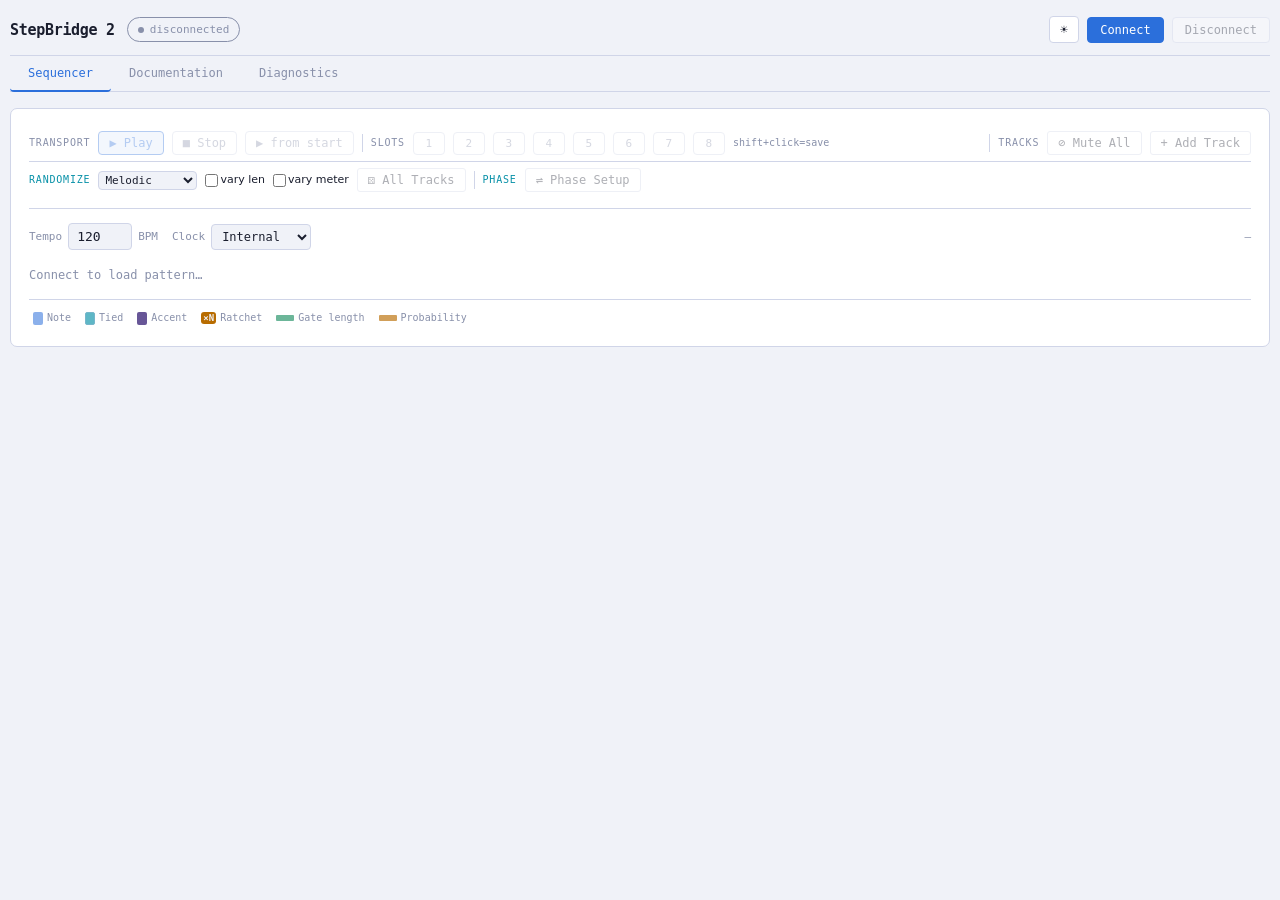
==== stepbridge/web/index.html @ 81e77f40 "fix(stepbridge): chord tab full-width so column rows don't scrunch Co-Authored-By: Claude Sonnet 4.6" ====
<!doctype html>
<html lang="en">
<head>
<meta charset="utf-8">
<title>StepBridge 2</title>
<style>
  :root{
    --bg:#0f1117;--surface:#1a1d2a;--border:#2a2e42;
    --text:#c8cce0;--dim:#666e8a;--fg:#c8cce0;--card:#1a1d2a;
    --blue:#4e8fff;--green:#3dbe82;--red:#d95b5b;--amber:#e09340;--teal:#2bc9c9;--purple:#a78bfa;
    --mono:'SF Mono','Fira Code',ui-monospace,monospace;
    --sans:system-ui,-apple-system,sans-serif;
  }
  @media(prefers-color-scheme:light){:root{--bg:#f0f2f8;--surface:#fff;--border:#d0d5e8;--text:#1a1e2e;--dim:#8890aa;--fg:#1a1e2e;--card:#fff;--blue:#2b6fdb;--green:#1d8f62;--red:#c03030;--amber:#b86c00;--teal:#0891a8;--purple:#7c3aed;}}
  :root[data-theme=light]{--bg:#f0f2f8;--surface:#fff;--border:#d0d5e8;--text:#1a1e2e;--dim:#8890aa;--fg:#1a1e2e;--card:#fff;--blue:#2b6fdb;--green:#1d8f62;--red:#c03030;--amber:#b86c00;--teal:#0891a8;--purple:#7c3aed;}
  :root[data-theme=dark]{--bg:#0f1117;--surface:#1a1d2a;--border:#2a2e42;--text:#c8cce0;--dim:#666e8a;--fg:#c8cce0;--card:#1a1d2a;--blue:#4e8fff;--green:#3dbe82;--red:#d95b5b;--amber:#e09340;--teal:#2bc9c9;--purple:#a78bfa;}

  *,*::before,*::after{box-sizing:border-box;margin:0;padding:0;}
  body{font-family:var(--sans);background:var(--bg);color:var(--text);font-size:14px;line-height:1.6;padding:16px 10px 60px;}

  /* ── Header ── */
  .page-head{display:flex;align-items:center;justify-content:space-between;
    padding-bottom:12px;border-bottom:1px solid var(--border);margin-bottom:0;flex-wrap:wrap;gap:8px;}
  .head-left{display:flex;align-items:center;gap:12px;}
  .head-right{display:flex;align-items:center;gap:8px;}
  h1{font-family:var(--mono);font-size:15px;font-weight:700;letter-spacing:-.02em;}
  .conn-pill{font-family:var(--mono);font-size:11px;padding:3px 10px;border-radius:20px;
    border:1px solid;display:flex;align-items:center;gap:6px;}
  .conn-pill.connected{border-color:var(--green);color:var(--green);}
  .conn-pill.disconnected{border-color:var(--dim);color:var(--dim);}
  .conn-dot{width:6px;height:6px;border-radius:50%;background:currentColor;}
  .conn-pill.connected .conn-dot{animation:blink 2.4s ease-in-out infinite;}
  @keyframes blink{0%,100%{opacity:1}50%{opacity:.3}}

  /* ── Tab nav ── */
  .tab-nav{display:flex;gap:0;border-bottom:1px solid var(--border);margin-bottom:16px;}
  .tab-btn{font-family:var(--mono);font-size:12px;padding:10px 18px;background:none;
    border:none;border-bottom:2px solid transparent;color:var(--dim);
    cursor:pointer;margin-bottom:-1px;transition:color .12s,border-color .12s;}
  .tab-btn:hover{color:var(--text);}
  .tab-btn.active{color:var(--blue);border-bottom-color:var(--blue);}
  .tab-panel{display:none;}
  .tab-panel.active{display:block;}

  /* ── Generic card ── */
  .card{background:var(--surface);border:1px solid var(--border);border-radius:7px;
    padding:16px 18px;margin-bottom:14px;}
  h2{font-family:var(--mono);font-size:10px;font-weight:600;letter-spacing:.14em;
    text-transform:uppercase;color:var(--dim);margin-bottom:12px;}

  .row{display:flex;gap:8px;align-items:center;flex-wrap:wrap;margin-bottom:10px;}
  .row:last-child{margin-bottom:0;}
  button{font-family:var(--mono);font-size:12px;padding:5px 12px;background:var(--surface);
    border:1px solid var(--border);border-radius:4px;color:var(--text);cursor:pointer;
    transition:border-color .12s,color .12s;user-select:none;}
  button:hover:not(:disabled){border-color:var(--blue);color:var(--blue);}
  button.primary{background:var(--blue);border-color:var(--blue);color:#fff;}
  button.primary:hover{opacity:.88;color:#fff;}
  button:disabled{opacity:.35;cursor:default;}
  .status{font-family:var(--mono);font-size:12px;}
  .status.ok{color:var(--green);}.status.err{color:var(--red);}.status.dim{color:var(--dim);}
  input[type=number],input[type=text]{font-family:var(--mono);font-size:13px;width:64px;
    background:var(--bg);border:1px solid var(--border);border-radius:4px;
    color:var(--text);padding:5px 8px;outline:none;}
  input:focus{border-color:var(--blue);}

  /* ── CDC log ── */
  .log{font-family:var(--mono);font-size:11px;background:var(--bg);border:1px solid var(--border);
    border-radius:4px;padding:8px 10px;min-height:72px;max-height:160px;overflow-y:auto;
    white-space:pre-wrap;word-break:break-all;margin-top:8px;line-height:1.7;}
  .rx{color:var(--green);}.tx{color:var(--blue);}.info{color:var(--dim);}.err{color:var(--red);}

  /* ── Checklist ── */
  .checklist{list-style:none;}
  .checklist li{font-size:13px;padding:5px 0;border-bottom:1px solid var(--border);
    display:flex;align-items:center;gap:10px;}
  .checklist li:last-child{border-bottom:none;}
  .ck{font-family:var(--mono);font-size:12px;width:14px;flex-shrink:0;text-align:center;}
  .ok .ck{color:var(--green);}.fail .ck{color:var(--red);}.pend .ck{color:var(--dim);}

  /* ── MIDI list ── */
  .midi-entry{font-family:var(--mono);font-size:12px;color:var(--dim);padding:3px 0;
    display:flex;gap:8px;align-items:center;}
  .midi-entry.found{color:var(--green);}
  .midi-badge{background:color-mix(in srgb,var(--green) 15%,transparent);
    border:1px solid color-mix(in srgb,var(--green) 35%,transparent);
    color:var(--green);font-size:10px;padding:1px 5px;border-radius:3px;}

  /* ── Transport + slots toolbar ── */
  .toolbars{display:flex;flex-direction:column;gap:0;padding-bottom:10px;
    border-bottom:1px solid var(--border);margin-bottom:14px;}
  .toolbar{display:flex;align-items:center;gap:8px;flex-wrap:wrap;padding:6px 0;}
  .toolbar-discover{border-top:1px solid var(--border);}
  .toolbar-discover .toolbar-label{color:var(--teal);}
  .toolbar-sep{width:1px;height:18px;background:var(--border);flex-shrink:0;}
  .toolbar-label{font-family:var(--mono);font-size:10px;letter-spacing:.08em;
    text-transform:uppercase;color:var(--dim);}
  .transport-btn{font-family:var(--mono);font-size:12px;padding:4px 10px;
    background:var(--surface);border:1px solid var(--border);border-radius:4px;
    color:var(--dim);cursor:pointer;}
  .transport-btn:hover{border-color:var(--blue);color:var(--blue);}
  .transport-btn.active{border-color:var(--blue);color:var(--blue);
    background:color-mix(in srgb,var(--blue) 15%,var(--surface));}
  .slot-btn{font-family:var(--mono);font-size:11px;padding:4px 10px;min-width:32px;
    background:var(--surface);border:1px solid var(--border);border-radius:4px;
    color:var(--dim);cursor:pointer;text-align:center;}
  .slot-btn:hover{border-color:var(--blue);color:var(--blue);}
  .slot-btn.used{border-color:color-mix(in srgb,var(--green) 60%,var(--border));color:var(--green);}
  .slot-btn.last-used{background:color-mix(in srgb,var(--amber) 14%,transparent);box-shadow:inset 0 -2px 0 var(--amber);}
  .slot-hint{font-family:var(--mono);font-size:10px;color:var(--dim);}
  .slot-status{font-family:var(--mono);font-size:11px;color:var(--green);margin-left:auto;}

  /* ── Phase Setup panel ── */
  .phase-panel{background:var(--surface);border:1px solid var(--border);
    border-radius:6px;margin-bottom:14px;overflow:hidden;}
  .phase-panel-inner{padding:12px 16px;}
  .phase-title{font-family:var(--mono);font-size:11px;font-weight:700;
    letter-spacing:.08em;text-transform:uppercase;color:var(--text);display:block;
    margin-bottom:4px;}
  .phase-desc{font-family:var(--mono);font-size:10px;color:var(--dim);display:block;
    margin-bottom:12px;line-height:1.5;}
  .phase-presets{display:flex;flex-direction:column;gap:6px;}
  .phase-preset-row{display:flex;align-items:center;gap:12px;
    padding:6px 8px;border-radius:4px;background:var(--bg);border:1px solid var(--border);}
  .phase-lengths{font-family:var(--mono);font-size:12px;color:var(--text);flex:1;}
  .phase-lcm{font-family:var(--mono);font-size:10px;color:var(--dim);
    white-space:nowrap;}
  .phase-apply-btn{font-family:var(--mono);font-size:11px;padding:3px 10px;
    background:var(--surface);border:1px solid var(--border);border-radius:4px;
    color:var(--dim);cursor:pointer;white-space:nowrap;}
  .phase-apply-btn:hover{border-color:var(--green);color:var(--green);}

  /* ── Editor header (tempo / clock / status) ── */
  .editor-header{display:flex;align-items:center;gap:14px;flex-wrap:wrap;margin-bottom:16px;}
  .editor-header label{font-family:var(--mono);font-size:11px;color:var(--dim);}
  .ctrl-group{display:flex;align-items:center;gap:6px;}
  select{font-family:var(--mono);font-size:12px;background:var(--bg);
    border:1px solid var(--border);border-radius:4px;color:var(--text);
    padding:4px 6px;cursor:pointer;outline:none;}
  select:focus{border-color:var(--blue);}

  /* ── Track block ── */
  .track-block{margin-bottom:24px;transition:opacity .22s,transform .22s;}
  .track-block:last-child{margin-bottom:0;}
  .track-block.entering{opacity:0;transform:translateY(-8px);}
  .track-block.leaving{opacity:0;transform:translateY(-8px);pointer-events:none;}
  .track-head{display:flex;align-items:center;gap:8px;margin-bottom:6px;flex-wrap:wrap;}
  .track-name{font-family:var(--mono);font-size:12px;font-weight:700;color:var(--text);}
  .track-badge{font-family:var(--mono);font-size:10px;padding:1px 6px;border-radius:3px;
    border:1px solid var(--border);color:var(--dim);}
  .track-badge.cv{border-color:color-mix(in srgb,var(--blue) 50%,var(--border));color:var(--blue);}
  .midi-toggle{font-family:var(--mono);font-size:11px;padding:2px 8px;
    border:1px solid var(--border);border-radius:3px;cursor:pointer;background:transparent;color:var(--dim);}
  .midi-toggle.on{border-color:var(--green);color:var(--green);}
  .midi-toggle:hover{border-color:var(--blue);color:var(--blue);}

  /* ── Step ribbon — fixed-width, no scroll ── */
  .ribbon{display:grid;gap:2px;user-select:none;cursor:crosshair;}
  .step-cell{
    position:relative;height:58px;min-width:0;overflow:hidden;
    border:1px solid var(--border);border-radius:3px;background:var(--bg);
    cursor:crosshair;touch-action:none;transition:border-color .1s;
  }
  .step-cell:hover{border-color:color-mix(in srgb,var(--blue) 60%,var(--border));}
  .step-cell.rest{opacity:.4;}
  .step-cell.playing{
    border-color:var(--blue)!important;
    box-shadow:0 0 0 1px var(--blue);
    background:color-mix(in srgb,var(--blue) 18%,var(--surface));
  }
  .step-cell.bar-start{border-left-color:var(--dim);border-left-width:2px;}
  .step-cell.bar-start:not(:first-child){margin-left:5px;}
  .pitch-bar{
    position:absolute;bottom:0;left:0;right:0;
    background:color-mix(in srgb,var(--blue) 55%,transparent);
    border-radius:2px 2px 0 0;min-height:3px;
    pointer-events:none;transition:height .04s;
  }
  .step-cell.playing .pitch-bar{background:var(--blue);}
  .step-note{
    position:absolute;top:2px;left:0;right:0;
    font-family:var(--mono);font-size:9px;color:var(--text);
    text-align:center;overflow:hidden;white-space:nowrap;
    pointer-events:none;line-height:1;
  }
  .step-accent-dot{
    position:absolute;top:2px;right:3px;width:5px;height:5px;
    border-radius:50%;background:var(--red);pointer-events:none;display:none;
  }
  .step-cell.accented .step-accent-dot{display:block;}
  .step-indicator-row{
    position:absolute;bottom:2px;left:2px;right:2px;
    display:flex;justify-content:space-between;align-items:center;
    pointer-events:none;line-height:1;
  }
  .step-tie{font-family:var(--mono);font-size:9px;font-weight:700;color:var(--bg);background:var(--teal);border-radius:3px;padding:0 2px;line-height:1.4;}
  .step-ratchet{font-family:var(--mono);font-size:9px;font-weight:700;color:var(--bg);background:var(--amber);border-radius:3px;padding:0 2px;line-height:1.4;}
  .step-cell.tied{border-color:color-mix(in srgb,var(--teal) 45%,var(--border));}
  .step-cell.tied .pitch-bar{background:color-mix(in srgb,var(--teal) 65%,transparent);}
  .step-cell.playing.tied .pitch-bar{background:var(--teal);}
  .step-cell.accented .pitch-bar{background:color-mix(in srgb,var(--blue) 60%,var(--red));}
  .step-cell.playing.accented .pitch-bar{background:color-mix(in srgb,var(--blue) 50%,var(--red));}
  .step-cell.tied.accented .pitch-bar{background:color-mix(in srgb,var(--teal) 60%,var(--red));}
  .chord-glyph{position:absolute;top:2px;left:3px;font-size:8px;line-height:1;
    color:color-mix(in srgb,var(--purple) 80%,transparent);pointer-events:none;}
  .chord-preset-btn,.chord-deg-btn{font-family:var(--mono);font-size:10px;padding:2px 5px;
    border:1px solid var(--border);background:var(--bg);color:var(--dim);
    border-radius:3px;cursor:pointer;transition:border-color .1s,color .1s;}
  .chord-preset-btn:hover,.chord-deg-btn:hover{border-color:var(--purple);color:var(--purple);}
  .chord-preset-btn.active,.chord-deg-btn.active{border-color:var(--purple)!important;color:var(--purple)!important;}

  /* ── Gate strip ── */
  .gate-strip{display:grid;gap:2px;height:28px;margin-top:2px;user-select:none;touch-action:none;}
  .gate-seg{
    position:relative;min-width:0;
    background:var(--bg);border:1px solid var(--border);border-radius:1px;
    overflow:hidden;cursor:row-resize;
  }
  .gate-seg.bar-start{border-left-color:var(--dim);border-left-width:2px;}
  .gate-seg.bar-start:not(:first-child){margin-left:5px;}
  .gate-seg-fill{
    position:absolute;bottom:0;left:0;right:0;
    background:var(--green);opacity:.55;pointer-events:none;
  }
  .gate-seg-label{
    position:absolute;top:1px;left:0;right:0;text-align:center;
    font-family:var(--mono);font-size:9px;color:var(--text);
    pointer-events:none;line-height:1;overflow:hidden;
  }

  /* ── Probability strip ── */
  .prob-strip{display:grid;gap:2px;height:28px;margin-top:2px;user-select:none;touch-action:none;}
  .prob-seg{
    position:relative;min-width:0;
    background:var(--bg);border:1px solid var(--border);border-radius:1px;
    overflow:hidden;cursor:row-resize;
  }
  .prob-seg.bar-start{border-left-color:var(--dim);border-left-width:2px;}
  .prob-seg.bar-start:not(:first-child){margin-left:5px;}
  .prob-seg-fill{
    position:absolute;bottom:0;left:0;right:0;
    background:var(--amber);opacity:.45;pointer-events:none;
  }
  .prob-seg-label{
    position:absolute;top:1px;left:0;right:0;text-align:center;
    font-family:var(--mono);font-size:9px;color:var(--text);
    pointer-events:none;line-height:1;overflow:hidden;
  }

  /* ── Ribbon colour key ── */
  .ribbon-key{
    display:flex;flex-wrap:wrap;gap:6px 14px;align-items:center;
    padding:10px 4px 4px;border-top:1px solid var(--border);margin-top:14px;
    font-family:var(--mono);font-size:10px;color:var(--dim);
  }
  .rk-item{display:flex;align-items:center;gap:4px;}
  .rk-bar{display:inline-block;width:10px;height:13px;border-radius:2px;}
  .rk-dot{display:inline-block;width:6px;height:6px;border-radius:50%;background:var(--red);}
  .rk-label{display:inline-block;font-size:10px;color:var(--amber);}
  .rk-strip{display:inline-block;width:18px;height:6px;border-radius:1px;opacity:.65;}

  /* ── Track footer — tabbed control groups ── */
  .track-footer{margin-top:8px;}
  .footer-tabs{display:flex;gap:1px;margin-bottom:-1px;position:relative;z-index:1;}
  .footer-tab-btn{font-family:var(--mono);font-size:10px;padding:3px 10px;border:1px solid var(--border);
    background:var(--bg);color:var(--dim);cursor:pointer;border-radius:3px 3px 0 0;
    letter-spacing:.03em;text-transform:uppercase;}
  .footer-tab-btn.active{background:var(--card);color:var(--fg);border-color:var(--border);
    border-bottom-color:var(--card);}
  .footer-tab-panels{border:1px solid var(--border);border-radius:3px;
    padding:6px 10px;background:var(--card);}
  .footer-panel{display:none;align-items:center;gap:12px;flex-wrap:wrap;row-gap:5px;}
  .footer-panel.active{display:flex;}
  .ctrl-small{display:flex;align-items:center;gap:5px;}
  .ctrl-small label{font-family:var(--mono);font-size:11px;color:var(--dim);}
  .ctrl-small input[type=number]{width:48px;font-size:12px;padding:3px 6px;}
  .ctrl-small button{padding:3px 8px;font-size:12px;}
  .ctrl-small select{font-size:11px;}
  .footer-sep{width:1px;height:14px;background:var(--border);}

  /* ── Mute / Solo ── */
  .remove-btn{font-family:var(--mono);font-size:11px;padding:2px 8px;border:1px solid var(--border);
    background:none;color:var(--dim);cursor:pointer;border-radius:3px;}
  .remove-btn:hover:not(:disabled){border-color:#e05252;color:#e05252;}
  .remove-btn:disabled{opacity:.35;cursor:default;}
  .global-mute-btn{font-family:var(--mono);font-size:12px;padding:4px 10px;border:1px solid var(--border);
    background:none;color:var(--fg);cursor:pointer;border-radius:3px;}
  .global-mute-btn:hover:not(:disabled){border-color:var(--amber);color:var(--amber);}
  .global-mute-btn.active{border-color:var(--amber)!important;color:var(--amber)!important;}
  .global-mute-btn:disabled{opacity:.35;cursor:default;}
  .add-track-btn{font-family:var(--mono);font-size:12px;padding:4px 10px;border:1px solid var(--border);
    background:none;color:var(--fg);cursor:pointer;border-radius:3px;}
  .add-track-btn:hover:not(:disabled){border-color:var(--green);color:var(--green);}
  .add-track-btn:disabled{opacity:.35;cursor:default;}
  .gen-btn{font-family:var(--mono);font-size:12px;padding:4px 10px;border:1px solid var(--border);
    background:none;color:var(--fg);cursor:pointer;border-radius:3px;}
  .gen-btn:hover:not(:disabled){border-color:color-mix(in srgb,var(--green) 80%,var(--border));color:var(--green);}
  .gen-btn.active{border-color:var(--green)!important;color:var(--green)!important;}
  .gen-btn.latch-unsaved{border-color:var(--amber)!important;color:var(--amber)!important;}
  .gen-btn:disabled{opacity:.35;cursor:default;}
  .mute-btn,.solo-btn{font-family:var(--mono);font-size:11px;padding:2px 8px;
    border:1px solid var(--border);border-radius:3px;cursor:pointer;background:transparent;color:var(--dim);}
  .mute-btn.active{border-color:var(--amber)!important;color:var(--amber)!important;}
  .solo-btn.active{border-color:var(--green)!important;color:var(--green)!important;}
  .mute-btn:hover,.solo-btn:hover{border-color:var(--blue);color:var(--blue);}
  .track-block.silenced .ribbon,.track-block.silenced .gate-strip,.track-block.silenced .prob-strip{opacity:.28;pointer-events:none;}
  .track-block.silenced .track-name{color:var(--dim);}
  /* Panel focus — amber, distinct from blue playhead */
  .track-block.panel-focused{outline:3px solid var(--amber);outline-offset:3px;border-radius:4px;}
  .step-cell.panel-focused{box-shadow:inset 0 0 0 2px var(--amber);}
  .step-cell.partial-bar{border-color:color-mix(in srgb,var(--red) 55%,var(--border));}

  /* ── Help panel ── */
  .track-help{display:flex;align-items:center;gap:5px;flex-wrap:wrap;
    margin-top:4px;padding:3px 8px;border-radius:3px;
    background:color-mix(in srgb,var(--border) 40%,transparent);
    font-family:var(--mono);font-size:9px;color:var(--dim);line-height:1.6;}
  .kbd{display:inline-flex;align-items:center;
    background:var(--surface);border:1px solid var(--border);
    border-radius:3px;padding:1px 5px;font-size:9px;letter-spacing:.01em;
    white-space:nowrap;color:var(--text);}
  .track-help-sep{width:1px;height:10px;background:var(--border);flex-shrink:0;margin:0 2px;}

  /* ── Documentation tab ── */
  .doc-section{margin-bottom:24px;}
  .doc-section h3{font-family:var(--mono);font-size:11px;font-weight:700;
    letter-spacing:.12em;text-transform:uppercase;color:var(--blue);
    margin-bottom:10px;padding-bottom:6px;border-bottom:1px solid var(--border);}
  .doc-table{width:100%;border-collapse:collapse;font-family:var(--mono);font-size:12px;margin-bottom:8px;}
  .doc-table th{text-align:left;padding:5px 10px;font-size:10px;font-weight:600;
    letter-spacing:.08em;text-transform:uppercase;color:var(--dim);
    border-bottom:1px solid var(--border);}
  .doc-table td{padding:5px 10px;border-bottom:1px solid color-mix(in srgb,var(--border) 50%,transparent);
    vertical-align:top;}
  .doc-table tr:last-child td{border-bottom:none;}
  .doc-table td:first-child{white-space:nowrap;color:var(--text);}
  .doc-table td:last-child{color:var(--dim);}
  .doc-note{font-family:var(--mono);font-size:11px;color:var(--dim);
    padding:8px 12px;background:color-mix(in srgb,var(--border) 30%,transparent);
    border-radius:4px;margin-bottom:8px;line-height:1.6;}
  /* ── Docs table of contents ── */
  .doc-toc{display:grid;grid-template-columns:repeat(auto-fill,minmax(200px,1fr));
    gap:3px 16px;margin-bottom:24px;padding-bottom:20px;
    border-bottom:1px solid var(--border);}
  .doc-toc-group{display:contents;}
  .doc-toc-label{font-family:var(--mono);font-size:9px;font-weight:700;
    letter-spacing:.12em;text-transform:uppercase;color:var(--dim);
    grid-column:1/-1;margin-top:10px;margin-bottom:2px;}
  .doc-toc-label:first-child{margin-top:0;}
  .doc-toc a{font-family:var(--mono);font-size:11px;color:var(--dim);
    text-decoration:none;padding:2px 0;display:block;
    border-left:2px solid transparent;padding-left:8px;}
  .doc-toc a:hover{color:var(--blue);border-left-color:var(--blue);}

  /* ── Accent flash ── */
  @keyframes mut-shimmer{
    0%,100%{box-shadow:none;}
    50%{box-shadow:0 0 12px 4px color-mix(in srgb,var(--green) 55%,transparent);}
  }
  .ribbon.mut-active{
    border-radius:2px;
    animation:mut-shimmer 3s ease-in-out infinite;
  }
  @media(prefers-reduced-motion:reduce){
    .ribbon.mut-active{animation:none;box-shadow:0 0 8px 3px color-mix(in srgb,var(--green) 45%,transparent);}
  }

  @keyframes accent-flash{
    0%{box-shadow:0 0 0 2px var(--red),0 0 12px color-mix(in srgb,var(--red) 60%,transparent);border-color:var(--red);}
    100%{box-shadow:none;}
  }
  .flash-accent{animation:accent-flash .28s ease-out forwards;}

  /* ── Diagnostics ── */
  .diag-grid{display:grid;grid-template-columns:repeat(3,1fr);gap:8px;margin-bottom:12px;}
  @media(max-width:500px){.diag-grid{grid-template-columns:1fr 1fr;}}
  .tile{background:var(--bg);border:1px solid var(--border);border-radius:4px;padding:10px 12px;}
  .tile .tl{font-family:var(--mono);font-size:10px;color:var(--dim);letter-spacing:.05em;text-transform:uppercase;margin-bottom:2px;}
  .tile .tv{font-family:var(--mono);font-size:19px;font-weight:700;color:var(--text);font-variant-numeric:tabular-nums;line-height:1.2;}
  .tile .ts{font-family:var(--mono);font-size:10px;color:var(--dim);margin-top:2px;}
  .tile.t-ok{border-color:color-mix(in srgb,var(--green) 40%,var(--border));}.tile.t-ok .tv{color:var(--green);}
  .tile.t-warn{border-color:color-mix(in srgb,var(--amber) 40%,var(--border));}.tile.t-warn .tv{color:var(--amber);}
  .tile.t-err{border-color:color-mix(in srgb,var(--red) 40%,var(--border));}.tile.t-err .tv{color:var(--red);}
  .assert-list{list-style:none;border-top:1px solid var(--border);padding-top:10px;}
  .assert-list li{display:flex;align-items:center;gap:8px;padding:4px 0;border-bottom:1px solid var(--border);font-size:13px;}
  .assert-list li:last-child{border-bottom:none;}
  .ai{font-family:var(--mono);font-size:12px;width:14px;flex-shrink:0;}
  .ai-ok{color:var(--green);}.ai-warn{color:var(--amber);}.ai-err{color:var(--red);}.ai-pend{color:var(--dim);}
  .ad{margin-left:auto;font-family:var(--mono);font-size:11px;color:var(--dim);}
  .poll-ts{font-family:var(--mono);font-size:11px;color:var(--dim);margin-left:auto;}
</style>
</head>
<body>

<!-- ── Header ── -->
<div class="page-head">
  <div class="head-left">
    <h1>StepBridge 2</h1>
    <div class="conn-pill disconnected" id="connPill">
      <span class="conn-dot"></span>
      <span id="connLabel">disconnected</span>
    </div>
  </div>
  <div class="head-right">
    <button id="btnTheme" onclick="cycleTheme()" title="Toggle light/dark theme" style="padding:5px 10px;font-size:13px;">☀</button>
    <button id="btnConnect" class="primary" onclick="connectSerial()">Connect</button>
    <button id="btnDisconnect" disabled onclick="disconnectSerial()">Disconnect</button>
  </div>
</div>

<!-- ── Tab nav ── -->
<nav class="tab-nav">
  <button class="tab-btn active" data-tab="seq" onclick="showTab('seq')">Sequencer</button>
  <button class="tab-btn" data-tab="docs" onclick="showTab('docs')">Documentation</button>
  <button class="tab-btn" data-tab="diag" onclick="showTab('diag')">Diagnostics</button>
</nav>

<!-- ══ Sequencer tab ══ -->
<div id="tab-seq" class="tab-panel active">
  <div class="card">

    <!-- Toolbar: two rows stacked -->
    <div class="toolbars">

      <!-- Row 1: Transport · Slots · Tracks -->
      <div class="toolbar">
        <span class="toolbar-label">Transport</span>
        <button class="transport-btn active" id="btnPlay" disabled onclick="setTransport(0)">▶ Play</button>
        <button class="transport-btn" id="btnStop" disabled onclick="setTransport(1)">■ Stop</button>
        <button class="transport-btn" id="btnFromStart" disabled onclick="setTransport(2)">▶ from start</button>
        <div class="toolbar-sep"></div>
        <span class="toolbar-label">Slots</span>
        <button class="slot-btn" id="slot-0" disabled onclick="slotClick(0,event)" title="Shift+click to save">1</button>
        <button class="slot-btn" id="slot-1" disabled onclick="slotClick(1,event)" title="Shift+click to save">2</button>
        <button class="slot-btn" id="slot-2" disabled onclick="slotClick(2,event)" title="Shift+click to save">3</button>
        <button class="slot-btn" id="slot-3" disabled onclick="slotClick(3,event)" title="Shift+click to save">4</button>
        <button class="slot-btn" id="slot-4" disabled onclick="slotClick(4,event)" title="Shift+click to save">5</button>
        <button class="slot-btn" id="slot-5" disabled onclick="slotClick(5,event)" title="Shift+click to save">6</button>
        <button class="slot-btn" id="slot-6" disabled onclick="slotClick(6,event)" title="Shift+click to save">7</button>
        <button class="slot-btn" id="slot-7" disabled onclick="slotClick(7,event)" title="Shift+click to save">8</button>
        <span class="slot-hint">shift+click=save</span>
        <span class="slot-status" id="slotStatus"></span>
        <div class="toolbar-sep"></div>
        <span class="toolbar-label">Tracks</span>
        <button class="global-mute-btn" id="btnGlobalMute" disabled onclick="toggleGlobalMute()">⊘ Mute All</button>
        <button class="add-track-btn"   id="btnAddTrack"   disabled onclick="addTrack()">+ Add Track</button>
      </div>

      <!-- Row 2: Music discovery -->
      <div class="toolbar toolbar-discover">
        <span class="toolbar-label">Randomize</span>
        <select id="globalRandStyle" style="font-size:11px;padding:1px 2px" title="Markov pitch style for all-track randomize">
          <option value="0">Melodic</option>
          <option value="1">Intervallic</option>
          <option value="2">Floating</option>
        </select>
        <label style="font-size:11px;display:flex;align-items:center;gap:2px;cursor:pointer" title="Also randomize track lengths">
          <input type="checkbox" id="globalRandVaryLen" style="margin:0"> vary len
        </label>
        <label style="font-size:11px;display:flex;align-items:center;gap:2px;cursor:pointer" title="Also randomize time signatures (steps per bar)">
          <input type="checkbox" id="globalRandVaryMeter" style="margin:0"> vary meter
        </label>
        <button class="gen-btn" id="btnGlobalRand" disabled onclick="globalRandomize()" title="Randomize all tracks with coordinated rhythmic structure (Markov chain, complementary beat roles). Uses the style and structure settings above — ignores per-track Generative tab settings.">⚄ All Tracks</button>
        <div class="toolbar-sep"></div>
        <span class="toolbar-label">Phase</span>
        <button class="gen-btn" id="btnPhaseSetup" disabled onclick="togglePhasePanel()" title="Phase Setup: set coprime track lengths for Eno-style phasing">⇌ Phase Setup</button>
      </div>

    </div>

    <!-- Phase Setup panel (hidden by default) -->
    <div id="phasePanel" class="phase-panel" style="display:none">
      <div class="phase-panel-inner">
        <span class="phase-title">Phase Setup</span>
        <span class="phase-desc">Set coprime track lengths so tracks drift in and out of phase (Eno-style). Higher LCM = more complex evolution before reset.</span>
        <div id="phasePresets" class="phase-presets"></div>
      </div>
    </div>

    <!-- Tempo / Clock -->
    <div class="editor-header">
      <div class="ctrl-group">
        <label>Tempo</label>
        <input type="number" id="tempoInput" min="20" max="300" value="120"
               onchange="sendTempo(this.value)" style="width:64px">
        <span style="font-family:var(--mono);font-size:11px;color:var(--dim)">BPM</span>
      </div>
      <div class="ctrl-group">
        <label>Clock</label>
        <select id="clockSourceSel" onchange="setClockSource(this.value)">
          <option value="0">Internal</option>
          <option value="1">Ext Pulse</option>
        </select>
      </div>
      <span id="editorStatus" style="font-family:var(--mono);font-size:11px;color:var(--dim);margin-left:auto">—</span>
    </div>

    <!-- Tracks -->
    <div id="tracksContainer">
      <p style="font-family:var(--mono);font-size:12px;color:var(--dim)">Connect to load pattern…</p>
    </div>

    <!-- Colour key -->
    <div class="ribbon-key">
      <span class="rk-item"><span class="rk-bar" style="background:color-mix(in srgb,var(--blue) 55%,transparent)"></span>Note</span>
      <span class="rk-item"><span class="rk-bar" style="background:color-mix(in srgb,var(--teal) 65%,transparent);border:1px solid color-mix(in srgb,var(--teal) 45%,var(--border))"></span>Tied</span>
      <span class="rk-item"><span class="rk-bar" style="background:color-mix(in srgb,var(--blue) 60%,var(--red))"></span>Accent</span>
      <span class="rk-item"><span class="step-ratchet" style="font-size:9px">×N</span>Ratchet</span>
      <span class="rk-item"><span class="rk-strip" style="background:var(--green)"></span>Gate length</span>
      <span class="rk-item"><span class="rk-strip" style="background:var(--amber)"></span>Probability</span>
    </div>

  </div>
</div>

<!-- ══ Documentation tab ══ -->
<div id="tab-docs" class="tab-panel">
  <div class="card">

    <h3 style="font-family:var(--mono);font-size:11px;font-weight:700;letter-spacing:.12em;text-transform:uppercase;color:var(--blue);margin-bottom:12px;padding-bottom:6px;border-bottom:1px solid var(--border)">Contents</h3>
    <nav class="doc-toc" aria-label="Contents">
      <span class="doc-toc-label">Editing</span>
      <a href="#doc-ribbon">Step Ribbon</a>
      <a href="#doc-gate">Gate Strip</a>
      <a href="#doc-key">Colour &amp; Symbol Key</a>
      <span class="doc-toc-label">Track Controls</span>
      <a href="#doc-header">Track Header</a>
      <a href="#doc-timing">Footer — Timing</a>
      <a href="#doc-playback">Footer — Playback (Arp)</a>
      <a href="#doc-output">Footer — Output (Glide · Accent CV)</a>
      <a href="#doc-pitch">Footer — Pitch</a>
      <a href="#doc-midi">Footer — MIDI</a>
      <span class="doc-toc-label">Generative</span>
      <a href="#doc-rand-single">Randomize — Single Track</a>
      <a href="#doc-rand-global">Randomize — Global</a>
      <a href="#doc-mutation">Mutation (Drift)</a>
      <a href="#doc-phase">Phase Setup</a>
      <span class="doc-toc-label">Reference</span>
      <a href="#doc-toolbar">Toolbar</a>
      <a href="#doc-protocol">Protocol</a>
      <a href="#doc-hardware">Hardware</a>
    </nav>

    <div class="doc-section">
      <h3 id="doc-ribbon">Step Ribbon — Editing Gestures</h3>
      <div class="doc-note">The ribbon is always live — playhead and gate animations continue while you edit. The help bar beneath each track shows these shortcuts at a glance.</div>
      <table class="doc-table">
        <tr><th>Gesture</th><th>Effect</th></tr>
        <tr><td>Click</td><td>Toggle rest/active. Restores the last pitch if the step was a rest.</td></tr>
        <tr><td>Ctrl+click (Cmd on Mac)</td><td>Toggle tie on that step (auto-clears ratchet to 1). Disabled on rest steps.</td></tr>
        <tr><td>Alt+click (Option on Mac)</td><td>Toggle accent on that step. Disabled on rest steps.</td></tr>
        <tr><td>Drag horizontally</td><td>Paint note heights across cells. Intermediate cells skipped by fast movement are filled automatically.</td></tr>
        <tr><td>Drag vertically (↕)</td><td>Pitch-drag: adjust the note on the starting cell. Requires a clear vertical gesture (vertical movement must dominate) to avoid triggering on slow horizontal sweeps.</td></tr>
        <tr><td>Scroll wheel</td><td>Nudge note ±1 semitone (or ±1 scale degree when Draw Scale is active).</td></tr>
        <tr><td>Shift + scroll</td><td>Adjust ratchet count ±1 (1–8). Auto-clears tie.</td></tr>
      </table>
    </div>

    <div class="doc-section">
      <h3 id="doc-gate">Gate Strip</h3>
      <table class="doc-table">
        <tr><th>Gesture</th><th>Effect</th></tr>
        <tr><td>Drag ↕</td><td>Set gate length for that step (1–100%). Drag up = longer.</td></tr>
        <tr><td>Scroll wheel</td><td>Nudge gate length ±5%.</td></tr>
      </table>
    </div>

    <div class="doc-section">
      <h3 id="doc-key">Colour &amp; Symbol Key</h3>
      <div class="doc-note">The same key appears at the bottom of the editor. Each step cell in the pitch ribbon is colour-coded by its state; the two thin strips below each cell show gate length and probability independently.</div>
      <table class="doc-table">
        <tr><th>Symbol</th><th>Meaning</th></tr>
        <tr>
          <td><span class="rk-item"><span class="rk-bar" style="background:color-mix(in srgb,var(--blue) 55%,transparent)"></span>Blue bar</span></td>
          <td>A normal sounding step. Height of the bar reflects the pitch — taller = higher note, shorter = lower note.</td>
        </tr>
        <tr>
          <td><span class="rk-item"><span class="rk-bar" style="background:color-mix(in srgb,var(--teal) 65%,transparent);border:1px solid color-mix(in srgb,var(--teal) 45%,var(--border))"></span>Teal bar</span></td>
          <td>Tied step — extends the gate of the preceding step rather than retriggering. The teal cell has no gate strip of its own because its gate is controlled by the originating step.</td>
        </tr>
        <tr>
          <td><span class="rk-item"><span class="rk-bar" style="background:color-mix(in srgb,var(--blue) 60%,var(--red))"></span>Blue-red bar</span></td>
          <td>Accented step — MIDI note-on is sent at higher velocity (127 vs ~96). On CV/Pulse tracks the pulse output is unchanged (Pulse is binary); accent is a MIDI-only effect.</td>
        </tr>
        <tr>
          <td><span class="rk-item" style="color:var(--dim)">Empty cell</span></td>
          <td>Rest — no gate, no MIDI note-on. CV holds its last value through the rest.</td>
        </tr>
        <tr>
          <td><span class="rk-item"><span class="step-ratchet" style="font-size:9px">×N</span>Amber badge</span></td>
          <td>Ratchet count — the step fires N times within its slot, each at 1/N of the step duration. Ratchet and tie are mutually exclusive. Visible on notes with ratchetCount ≥ 2.</td>
        </tr>
        <tr>
          <td><span class="rk-item"><span class="rk-strip" style="background:var(--green);display:inline-block;width:28px;height:6px;border-radius:1px"></span>Green strip</span></td>
          <td>Gate length strip — the thin bar below each pitch cell. Fill proportion = gate percentage (1–100%). A full-width strip = 100% gate (legato); a narrow sliver = short staccato gate.</td>
        </tr>
        <tr>
          <td><span class="rk-item"><span class="rk-strip" style="background:var(--amber);display:inline-block;width:28px;height:6px;border-radius:1px"></span>Amber strip</span></td>
          <td>Probability strip — the thin bar below the gate strip. Fill = step probability (0–7 mapped to 0–100%). A full strip means the step always fires (level 7); shorter strips mean the step fires on a random fraction of playback cycles — level 4 ≈ 57%, level 1 ≈ 14%.</td>
        </tr>
      </table>
    </div>

    <div class="doc-section">
      <h3 id="doc-header">Track Header Controls</h3>
      <table class="doc-table">
        <tr><th>Control</th><th>Effect</th></tr>
        <tr><td>CV+MIDI / MIDI badge</td><td>Tracks 1–2 output CV pitch + Pulse gate as well as MIDI. Tracks 3–4 are MIDI-only. Structural — not user-editable.</td></tr>
        <tr><td>MIDI on/off</td><td>Enable or disable USB MIDI note-on/off output for this track. CV/Pulse output is unaffected.</td></tr>
        <tr><td>Mute</td><td>Silence this track's CV/Pulse and MIDI output. The playhead keeps running — the track is audibly silent but positionally live.</td></tr>
        <tr><td>Solo</td><td>When any track is soloed, all non-solo tracks act as if muted. Multiple tracks can be soloed simultaneously.</td></tr>
        <tr><td>Randomize</td><td>Generate a new melodic pattern using the Markov chain algorithm (see Randomize section below). One-level undo is available immediately after.</td></tr>
        <tr><td>↩ Undo</td><td>Restores this track's pattern to what it was immediately before the last Randomize (single track or global). One level only — the button becomes enabled after any Randomize and disabled after Undo or slot load.</td></tr>
        <tr><td>Remove</td><td>Remove this track (minimum 1 track remains). Firmware shifts remaining tracks down; track numbering updates automatically.</td></tr>
      </table>
    </div>

    <div class="doc-section">
      <h3 id="doc-timing">Track Footer — Timing Tab</h3>
      <div class="doc-note">The track footer is tabbed: Timing · Playback · Generative · Chord · Pitch · MIDI · Output. The active tab persists across state refreshes so it does not reset while editing.</div>
      <table class="doc-table">
        <tr><th>Control</th><th>Effect</th></tr>
        <tr><td>Length</td><td>Number of active steps (1–64). Steps beyond the current length are hidden but not erased — regrowing the track reveals the unchanged data. Scrollable.</td></tr>
        <tr><td>Bar (time signature)</td><td>Steps per bar group in Regular mode. Controls where bar-divider lines appear on the ribbon and where the Randomize algorithm places accents. Scrollable. For non-standard meters, switch to Irregular mode (described below).</td></tr>
        <tr><td>Irregular mode</td><td>When enabled, the time signature becomes an additive group sequence (e.g. 3+3+2 for a 3+3+2 meter). Enter the group sizes in the chips editor. The sequence repeats across the full track length; the final group is truncated if it extends past the end. Randomize and Global Randomize use the irregular bar boundaries when weighting accent positions.</td></tr>
      </table>
    </div>

    <div class="doc-section">
      <h3 id="doc-playback">Track Footer — Playback Tab</h3>

      <h4 style="font-family:var(--mono);font-size:11px;margin:10px 0 6px;color:var(--text)">Arpeggiator</h4>
      <div class="doc-note">The arpeggiator reorders step playback by pitch rather than position, producing chord-like patterns from the notes already written in the steps. The stored note data is never changed — only the playback order is affected. Rest steps participate as silence in the sequence (or as arp positions when Include Rests is enabled).</div>
      <table class="doc-table">
        <tr><th>Mode</th><th>Playback order</th></tr>
        <tr><td>Off</td><td>Steps play in their written position order (default behaviour).</td></tr>
        <tr><td>Forward</td><td>All pitched steps sorted lowest to highest note, looping continuously. Identical to playing a rising arpeggio.</td></tr>
        <tr><td>Reverse</td><td>All pitched steps sorted highest to lowest note, looping continuously.</td></tr>
        <tr><td>PingPong</td><td>Ascending then descending, endpoints sounding once each: lowest → highest → second-highest → … → second-lowest → lowest → … The turnaround is seamless — no repeated endpoint. For two notes, alternates between them.</td></tr>
        <tr><td>Random</td><td>A new random permutation of pitched steps on each cycle. Different every repeat, never predictable.</td></tr>
        <tr><td>Converge</td><td>Pairs the extreme notes inward: lowest, highest, second-lowest, second-highest, third-lowest, … until reaching the middle. On an odd number of steps, the single centre note closes the sequence.</td></tr>
        <tr><td>Diverge</td><td>The mirror of Converge: starts at the middle and expands outward toward the extremes. On an odd number of steps, the single centre note opens the sequence.</td></tr>
      </table>
      <div class="doc-note" style="margin-top:8px"><strong>Include Rests</strong> (Converge and Diverge only): when enabled, rest steps are appended as silent positions after the pitched sequence, so the arp pattern plays its notes then rests before repeating. This adds rhythmic space and makes the pattern length match the full track length instead of only the pitched-step count.</div>
      <div class="doc-note" style="margin-top:6px">The arpeggiator order is pre-computed whenever notes or track length change, so there is no CPU cost at audio rate. Playhead position in the arp resets to the beginning whenever the transport resets to step 0.</div>
    </div>

    <div class="doc-section">
      <h3 id="doc-output">Track Footer — Output Tab</h3>
      <h4 style="font-family:var(--mono);font-size:11px;margin:10px 0 6px;color:var(--text)">Glide (Portamento)</h4>
      <div class="doc-note">Glide is CV-only — MIDI note output always sends discrete integer pitches. Rest steps do not retrigger the slide; the CV holds its last value through rests.</div>
      <table class="doc-table">
        <tr><th>Control</th><th>Effect</th></tr>
        <tr><td>Glide slider</td><td>CV pitch sweep time in milliseconds (0 = off, instant pitch change). When non-zero the CV voltage slides continuously from the previous pitch to the new one over the specified time.</td></tr>
        <tr><td>Max (range knob)</td><td>Sets the upper end of the glide slider range. The range is remembered per track across state refreshes.</td></tr>
      </table>

      <h4 style="font-family:var(--mono);font-size:11px;margin:14px 0 6px;color:var(--text)">Accent CV Output (CV tracks only)</h4>
      <div class="doc-note">Sends a signal on the Audio L jack (Track 1) or Audio R jack (Track 2) each time an accented step fires. The audio outputs are <strong>AC-coupled</strong>, so a sustained DC signal decays toward 0V at the receiving module — use Spike or Hybrid for reliable transient shapes. Gate mode can work for fast envelopes that respond to the rising edge only.</div>
      <table class="doc-table">
        <tr><th>Mode</th><th>Signal shape</th></tr>
        <tr><td>Off</td><td>No signal output (default). Audio jacks carry no signal from StepBridge.</td></tr>
        <tr><td>Spike</td><td>Full-scale burst lasting 5 ms at the moment an accented gate opens. The AC coupling naturally produces a sharp positive transient at the destination — ideal for pinging a filter, envelope, or slew with a short impulse.</td></tr>
        <tr><td>Gate</td><td>Full-scale signal for the entire gate duration of accented steps. The AC coupling causes the signal to droop exponentially back toward 0V during the gate — the time constant depends on the receiving module's input impedance. Useful when the receiver responds to the rising edge.</td></tr>
        <tr><td>Hybrid</td><td>Spike (5 ms at full scale) followed by a sustained half-level signal for the remainder of the gate. Combines the sharp transient of Spike with a brief hold that can sustain an envelope or VCA through the accented note.</td></tr>
      </table>
      <div class="doc-note" style="margin-top:8px">Non-accent steps output 0 V in all modes, so the signal is fully gated. Muted tracks produce no accent output.</div>
    </div>

    <div class="doc-section">
      <h3 id="doc-pitch">Track Footer — Pitch Tab</h3>
      <table class="doc-table">
        <tr><th>Control</th><th>Effect</th></tr>
        <tr><td>Live Shift</td><td>Non-destructive transposition: −24 to +24 semitones applied at output time (both CV and MIDI). Stored step notes are not changed. Saved to flash with the pattern. Use for real-time key transposition without rewriting the pattern.</td></tr>
        <tr><td>Draw Scale (key + scale)</td><td>Draw-assist snapping: when enabled, dragging on the ribbon snaps the note to the nearest pitch in the chosen key and scale. Affects only new input — it does not change notes already stored. The scale selector can also be used with Snap ▶ to quantise existing notes.</td></tr>
        <tr><td>Snap ▶</td><td>One-shot destructive quantise: rewrites every stored non-rest note to the nearest pitch in the Draw Scale key/scale. Reversible only by loading a saved slot (or via ↩ Undo if a Randomize immediately preceded it).</td></tr>
        <tr><td>Transpose amount + Apply</td><td>Permanently adds the entered semitone offset to every stored non-rest note (clamped 0–126). Resets to 0 after Apply. Distinct from Live Shift: this writes the new pitches back into the pattern.</td></tr>
      </table>
      <div class="doc-note" style="margin-top:8px"><strong>Available scales:</strong> Major · Natural Minor · Pentatonic Major · Pentatonic Minor · Chromatic · Harmonic Minor · Melodic Minor · Dorian · Phrygian · Lydian · Mixolydian · Locrian · Blues · Whole Tone · Hungarian Minor · Japanese (in iro). All 16 scales share the same Draw Scale selector and Snap ▶ target.</div>
    </div>

    <div class="doc-section">
      <h3 id="doc-midi">Track Footer — MIDI Tab</h3>
      <table class="doc-table">
        <tr><th>Control</th><th>Effect</th></tr>
        <tr><td>MIDI Channel</td><td>USB MIDI output channel for this track (1–16). Each track is independently assignable. Defaults to track number (T1 → ch 1, T2 → ch 2, …).</td></tr>
        <tr><td>MIDI Enable</td><td>Quick toggle for USB MIDI note output from this track. Same as the MIDI on/off button in the track header.</td></tr>
      </table>
    </div>

    <div class="doc-section">
      <h3 id="doc-rand-single">Randomize — Single Track</h3>
      <div class="doc-note">The Randomize button in the track header uses a Markov chain stochastic model inspired by Xenakis's compositional techniques. All parameters are generated in a single firmware-side pass and respect the track's key, scale, and bar structure.</div>
      <table class="doc-table">
        <tr><th>Parameter</th><th>Algorithm</th></tr>
        <tr><td>Pitch</td><td>Markov chain over scale degrees. Transition weights follow an exponential decay with distance: moving to an adjacent degree is twice as likely as skipping one, four times as likely as skipping two, and so on. Degree 0 (the tonic) receives extra weight on every transition — a gravitational pull that keeps the melody from drifting away from home. Self-transitions (same note repeated) are allowed but rare. The chain starts at a random degree in octave 4–5 and self-corrects if it drifts outside the C2–C6 register.</td></tr>
        <tr><td>Rests</td><td>~20% per step, reduced to ~8% on bar-starts so metric downbeats are usually sounding. Determined before the pitch draw so pitch state only advances for active steps.</td></tr>
        <tr><td>Accent</td><td>~65% on bar-starts, ~12% elsewhere. Bar position is determined by the track's own time signature (Regular or Irregular).</td></tr>
        <tr><td>Gate length</td><td>Exponential distribution: ~39% short (10–30%), ~39% medium (35–70%), ~22% long (75–95%). More short gates than long, giving a naturally articulated feel rather than uniform legato.</td></tr>
        <tr><td>Ratchet / tie</td><td>Poisson-inspired: ~79% single note, ~8% double ratchet, ~5% triple, ~1% quadruple, ~7% tie to previous step. Tie and ratchet are mutually exclusive — setting one always clears the other.</td></tr>
        <tr><td>Step probability</td><td>Each step is assigned a probability level (1–7) drawn from a skewed distribution: ~55% always-fire (7), with decreasing probability of lower values down to ~2% never-fire (1). Steps with partial probability create variation on every playback cycle — the pattern sounds slightly different each time around.</td></tr>
      </table>
    </div>

    <div class="doc-section">
      <h3 id="doc-rand-global">Randomize — Global (⚄ All Tracks)</h3>
      <div class="doc-note">Global Randomize runs a single coordinated generation pass across all tracks, creating complementary rhythmic roles rather than independent random patterns. This models the "interplay and bouncing" of ensemble parts rather than tracks that ignore each other.<br><br>Style (Melodic / Intervallic / Floating) and structure flags (vary len / vary meter) are taken from the <strong>toolbar controls</strong> — the per-track Generative tab settings have no effect on Global Randomize. Use the per-track Randomize button if you want each track to use its own style and structure preferences independently.</div>
      <table class="doc-table">
        <tr><th>Aspect</th><th>How it works</th></tr>
        <tr><td>Track roles</td><td>Even-numbered tracks (T1, T3) are assigned the "primary" role — active more often on beat positions and bar-starts. Odd-numbered tracks (T2, T4) are assigned the "complement" role — active more often on off-beats and between primary activity. Both roles are active on bar-starts so the downbeat feels grounded.</td></tr>
        <tr><td>Time signature awareness</td><td>Each track's own time signature (Regular or Irregular) is used independently to classify each of its steps as a bar-start, on-beat, or off-beat. A T1 in 7/8 and a T2 in 4/4 each generate rhythms shaped by their own meter — the roles interact without forcing a shared grid.</td></tr>
        <tr><td>Rest probabilities</td><td>Primary tracks: ~8% rest on bar-starts, ~20% on beats, ~48% on off-beats. Complement tracks: ~8% on bar-starts, ~52% on beats, ~18% on off-beats. The overlap on bar-starts creates tutti anchor points.</td></tr>
        <tr><td>Gate length contrast</td><td>Primary tracks receive the same gate distribution as single-track Randomize (more legato). Complement tracks are biased shorter (~38% very short 8–25%, ~22% medium 28–55%, ~40% longer 58–80%), making them more staccato and percussive against the primary.</td></tr>
        <tr><td>Step probability</td><td>Probabilities are skewed significantly lower than in single-track Randomize (~38% always-fire vs ~55%). More steps carry partial probability values (1–6), so over successive playback cycles tracks independently choose to fire or stay silent — the inter-track texture keeps shifting, creating the "bouncing" effect where activity seems to pass between tracks over time.</td></tr>
        <tr><td>Pitch</td><td>Same Markov chain as single-track Randomize. Each track runs an independent chain starting from a different point in the PRNG sequence, so pitch content is distinct across tracks even though the rhythmic structure is coordinated.</td></tr>
        <tr><td>Undo</td><td>Per-track snapshots are captured before generation, so each track's ↩ Undo button works independently after a Global Randomize — you can undo just T2 while keeping T1, T3, T4.</td></tr>
      </table>
    </div>

    <div class="doc-section">
      <h3 id="doc-mutation">Mutation — Stockhausen Drift</h3>
      <div class="doc-note">Inspired by Karlheinz Stockhausen's indeterminate compositional techniques: individual note pitches drift slowly over time through small random increments, so the pattern gradually evolves away from where it started. Unlike Randomize (which generates a new pattern in one pass), Mutation is a continuous process — the pattern changes are imperceptible moment to moment but accumulate into something genuinely different over bars and minutes.<br><br>Mutation is an <strong>overlay</strong>: the stored pattern is never modified while mutation is running. You hear the drifted notes, but the underlying steps remain unchanged. If you hear something you want to keep, click <strong>⤓ Latch</strong> to write the current drifted pitches permanently into the pattern. Save-to-slot always captures whatever is currently stored — so Latch first, then Save if you want to preserve a mutated state.</div>
      <table class="doc-table">
        <tr><th>Parameter</th><th>Detail</th></tr>
        <tr><td>Rate (4–512 steps)</td><td>How often the mutation engine fires a tick. At 4 steps the pattern evolves quickly — a 16-step loop at 120 BPM will tick four times per bar. At 512 steps it can take many minutes of playback before any note noticeably shifts. Rate counts this track's own step advances, so tracks with different lengths drift at different absolute rates even at the same Rate setting — shorter tracks tick more often per clock second.</td></tr>
        <tr><td>Depth (subtle → max)</td><td>Controls two things simultaneously: the probability that a given step is affected on each tick (~12% at subtle, ~100% at max), and the maximum accumulated semitone delta (±2 at subtle, ±9 at max). Low depth gives sparse, cautious drift where only occasional notes shift by one or two semitones. High depth can eventually push every note to the edge of its allowed range, producing a pattern that has moved substantially from the original.</td></tr>
        <tr><td>In Scale</td><td>When checked, the effective (drifted) note is snapped to the nearest note in the track's current Draw Scale key and scale at output time. The semitone delta still accumulates internally — notes only audibly shift when the delta is large enough to pull them to the next scale degree. In C Major, a C will stay silent until the delta reaches ≥1 semitone above C, at which point it snaps to D (2 semitones up); at ≥3 semitones it snaps to E, and so on. This creates a "threshold drift" effect — the drift still accumulates continuously, but the output feels quantised to the scale. Latch in this mode writes the snapped pitches, not the raw deltas. Uncheck for fully chromatic drift regardless of scale.</td></tr>
        <tr><td>Chromatic scale</td><td>When the track's scale is set to Chromatic, the In Scale option has no effect — every semitone is by definition in scale. Mutation on a Chromatic track is always fully chromatic regardless of the checkbox. This is the most Stockhausen-faithful mode: atonal, freely wandering pitch material.</td></tr>
        <tr><td>Rest steps</td><td>Rests are never mutated. A step set to rest stays a rest — mutation only drifts the pitch of sounding notes.</td></tr>
        <tr><td>⤓ Latch</td><td>Commits the current overlay: writes each step's effective (drifted, and scale-snapped if In Scale is active) pitch permanently into the stored pattern, then clears all deltas to zero. The mutation engine continues running from this new baseline. Use this to capture a happy accident before saving. Note that Latch is irreversible — there is no undo for it (though loading a previously saved slot will restore an earlier state).</td></tr>
        <tr><td>On/off behaviour</td><td>Disabling mutation clears all accumulated deltas immediately — the pattern snaps back to its stored pitches. Re-enabling starts a fresh drift from zero. The rate and depth settings are preserved across on/off cycles.</td></tr>
        <tr><td>Interaction with Randomize</td><td>Randomize writes new pitches to the stored pattern and also resets the undo snapshot. If mutation is running when you Randomize, the mutation deltas remain but now apply on top of the newly randomized pattern. This can produce interesting compound textures — a randomized structural backbone that slowly drifts in character. If you don't want that, disable mutation before randomizing, or clear it manually with the on/off toggle.</td></tr>
      </table>
    </div>

    <div class="doc-section">
      <h3 id="doc-phase">Phase Setup (⇌ Phase)</h3>
      <div class="doc-note">Brian Eno's tape-phasing and "Music for Airports" technique: multiple loops of different lengths play simultaneously. Because the lengths are coprime (share no common factor), the loops drift continuously in and out of phase — the combination of patterns keeps shifting without ever repeating exactly until the LCM (Least Common Multiple) of all lengths has elapsed.</div>
      <table class="doc-table">
        <tr><th>Concept</th><th>Detail</th></tr>
        <tr><td>Coprime lengths</td><td>Two numbers are coprime if their only common factor is 1 (GCD = 1), meaning their LCM equals their product. For example, 7 and 11 are coprime: LCM = 77, so the combined pattern takes 77 steps to fully repeat. By contrast, 8 and 12 share factor 4, giving LCM = 24 — a much shorter cycle.</td></tr>
        <tr><td>LCM and complexity</td><td>A higher LCM means a longer time before all tracks re-align. T1=7 + T2=11 (LCM 77) sounds like a short, evolving loop. T1=11 + T2=13 (LCM 143) takes nearly twice as long. Three coprime tracks multiply the complexity dramatically: 7+11+13 gives LCM 1001.</td></tr>
        <tr><td>Applying a preset</td><td>The Phase panel shows presets appropriate for your current track count, sorted by LCM from simplest to most complex. Clicking Apply sends SET_LENGTH to each track and closes the panel. Track content is unchanged — only lengths are set.</td></tr>
        <tr><td>Reset alignment</td><td>Use ▶ from start to reset all playheads to step 0, re-synchronising the tracks to hear the pattern from the beginning of its full LCM cycle.</td></tr>
        <tr><td>With other features</td><td>Phase presets combine naturally with the Arpeggiator, Randomize, and Global Randomize. A good workflow: set coprime lengths via Phase Setup, then Global Randomize to fill all tracks — the complementary rhythmic roles will drift in and out of alignment as the loops cycle.</td></tr>
      </table>
      <div class="doc-note" style="margin-top:8px"><strong>Preset examples (2 tracks):</strong> 7+11 (LCM 77) · 7+13 (LCM 91) · 11+13 (LCM 143) · 8+11 (LCM 88) · 8+9 (LCM 72) · 12+11 (LCM 132)<br><strong>3 tracks:</strong> 7+11+13 (LCM 1001) · 8+11+13 (LCM 1144) · 7+8+11 (LCM 616)<br><strong>4 tracks:</strong> 7+11+13+16 (LCM 16016) · 7+11+13+17 (LCM 17017)</div>
    </div>

    <div class="doc-section">
      <h3 id="doc-toolbar">Toolbar</h3>
      <table class="doc-table">
        <tr><th>Control</th><th>Effect</th></tr>
        <tr><td>▶ Play</td><td>Resume playback from current step position without resetting playheads.</td></tr>
        <tr><td>■ Stop</td><td>Freeze playback at the current step. Resume with ▶ Play to continue from where it stopped.</td></tr>
        <tr><td>▶ from start</td><td>Reset all playheads to step 0 and immediately resume playback. Also re-synchronises tracks for Eno-style phase listening.</td></tr>
        <tr><td>Slots 1–4</td><td>Click to load a saved pattern. Shift+click to save the current pattern to that slot. Saved slots persist across power cycles. The last-used slot is highlighted with an amber underline.</td></tr>
        <tr><td>⊘ Mute All</td><td>Global mute — silences all CV/Pulse and MIDI output from all tracks regardless of per-track mute/solo state. Individual track states are preserved; disabling global mute restores them.</td></tr>
        <tr><td>+ Add Track</td><td>Add a new track (maximum 4). Tracks 3–4 are MIDI-only (no CV/Pulse hardware output). New tracks start with default settings and empty steps.</td></tr>
        <tr><td>⚄ All Tracks</td><td>Global Randomize all tracks simultaneously with coordinated rhythmic structure. See the Global Randomize section for full details.</td></tr>
        <tr><td>⇌ Phase</td><td>Open the Phase Setup panel with coprime-length presets for Eno-style phasing. See the Phase Setup section for full details.</td></tr>
      </table>
    </div>

    <div class="doc-section">
      <h3 id="doc-protocol">Protocol — Command Reference</h3>
      <div class="doc-note">Binary frame format: <span class="kbd">0x02</span> STX + cmd (u8) + paylen (u16 LE) + payload. Works over WebSerial (CDC). Not 7-bit constrained — signed bytes pass directly.</div>
      <table class="doc-table">
        <tr><th>Opcode</th><th>Name</th><th>Payload</th><th>Response</th></tr>
        <tr><td>0x10</td><td>GET_STATE</td><td>—</td><td>RSP_STATE</td></tr>
        <tr><td>0x11</td><td>SET_STEP</td><td>[track, step, note, gatePct, flags]</td><td>ACK/NACK</td></tr>
        <tr><td>0x12</td><td>SET_LENGTH</td><td>[track, length]</td><td>ACK/NACK</td></tr>
        <tr><td>0x13</td><td>SET_TEMPO</td><td>[bpm_lo, bpm_hi]</td><td>ACK/NACK</td></tr>
        <tr><td>0x14</td><td>SET_MIDI_CHANNEL</td><td>[track, channel(1–16)]</td><td>ACK/NACK</td></tr>
        <tr><td>0x15</td><td>SET_MIDI_ENABLED</td><td>[track, enabled(0/1)]</td><td>ACK/NACK</td></tr>
        <tr><td>0x16</td><td>RESET_PLAYHEADS</td><td>—</td><td>ACK</td></tr>
        <tr><td>0x17</td><td>RANDOMIZE</td><td>[track, style:u8(0=Melodic 1=Intervallic 2=Floating), structFlags:u8(bit0=varyLen bit1=varyTimeSig)]</td><td>ACK + RSP_STATE</td></tr>
        <tr><td>0x18</td><td>SAVE_SLOT</td><td>[slot(0–3)]</td><td>ACK/NACK</td></tr>
        <tr><td>0x19</td><td>LOAD_SLOT</td><td>[slot(0–3)]</td><td>ACK/NACK + RSP_STATE</td></tr>
        <tr><td>0x1A</td><td>GET_SLOT_BITMAP</td><td>—</td><td>RSP_SLOT_BITMAP</td></tr>
        <tr><td>0x1B</td><td>SET_TRANSPORT</td><td>[0=play, 1=stop, 2=play from start]</td><td>ACK</td></tr>
        <tr><td>0x1C</td><td>SET_FOCUS_TRACK</td><td>[track]</td><td>ACK</td></tr>
        <tr><td>0x1D</td><td>SET_CLOCK_SOURCE</td><td>[0=Internal, 1=ExtPulse]</td><td>ACK</td></tr>
        <tr><td>0x1E</td><td>SET_MUTE</td><td>[track, muted(0/1)]</td><td>ACK</td></tr>
        <tr><td>0x1F</td><td>ADD_TRACK</td><td>—</td><td>ACK/NACK + RSP_STATE</td></tr>
        <tr><td>0x20</td><td>REMOVE_TRACK</td><td>[track]</td><td>ACK/NACK + RSP_STATE</td></tr>
        <tr><td>0x21</td><td>SET_TRACK_SHIFT</td><td>[track, (int8)semitones]</td><td>ACK</td></tr>
        <tr><td>0x22</td><td>SNAP_TO_SCALE</td><td>[track, key(0–11), scale(0–15)]</td><td>ACK + RSP_STATE</td></tr>
        <tr><td>0x23</td><td>TRANSPOSE_NOTES</td><td>[track, (int8)semitones]</td><td>ACK + RSP_STATE</td></tr>
        <tr><td>0x24</td><td>UNDO_RANDOMIZE</td><td>[track]</td><td>ACK/NACK + RSP_STATE</td></tr>
        <tr><td>0x25</td><td>SET_TRACK_SCALE</td><td>[track, key(0–11), scale(0–15)]</td><td>ACK</td></tr>
        <tr><td>0x26</td><td>GET_VERSION</td><td>—</td><td>RSP_VERSION [major, minor, patch]</td></tr>
        <tr><td>0x27</td><td>SET_GLIDE</td><td>[track, rateMs_lo, rateMs_hi]</td><td>ACK (0=off; CV only, MIDI stays integer)</td></tr>
        <tr><td>0x28</td><td>SET_ARP_MODE</td><td>[track, mode]</td><td>ACK (bits0-6: 0=Off 1=Fwd 2=Rev 3=PingPong 4=Random 5=Converge 6=Diverge; bit7=includeRests)</td></tr>
        <tr><td>0x29</td><td>GLOBAL_RANDOMIZE</td><td>[style:u8(0=Melodic 1=Intervallic 2=Floating), structFlags:u8(bit0=varyLen bit1=varyTimeSig)]</td><td>ACK + RSP_STATE (Markov randomize all tracks; even=primary/beats, odd=complement/off-beats; per-track undo snapshots captured)</td></tr>
        <tr><td>0x2A</td><td>SET_ACCENT_MODE</td><td>[track, mode]</td><td>ACK + RSP_STATE (mode: 0=Off 1=Spike 2=Gate 3=Hybrid; triggers on audio L/R jack for CV tracks; AC-coupled transient output)</td></tr>
        <tr><td>0x2B</td><td>SET_TIMESIG_REGULAR</td><td>[track, timeSigNum(1–32)]</td><td>ACK (sets steps-per-bar for visual grouping and Randomize accent weighting; resets timeSigMode to Regular)</td></tr>
        <tr><td>0x2C</td><td>SET_TIMESIG_IRREGULAR</td><td>[track, count(1–8), groups…]</td><td>ACK (sets additive meter groups e.g. [3,3,2] for 3+3+2; sets timeSigMode to Irregular)</td></tr>
        <tr><td>0x2D</td><td>SET_MUTATION</td><td>[track, enabled(0/1), rateIdx(0–7), depthIdx(0–7), scaleConstrain(0/1)]</td><td>ACK + STATE (enable/disable Stockhausen drift; rate selects tick interval {4,8,…,512 steps}; depth controls probability and ±semitone range; scaleConstrain snaps output to track key/scale)</td></tr>
        <tr><td>0x2E</td><td>MUTATION_LATCH</td><td>[track]</td><td>ACK + STATE (write current overlay note deltas into stored steps, clear deltas — commits happy accidents permanently)</td></tr>
        <tr><td>0x2F</td><td>SET_CHORD</td><td>[track, template:u8, arpMode:u8, variation:u8, passingTonePct:u8]</td><td>ACK + STATE (chord arp: template=bitmask of scale degrees (bit 0=root, bit 2=3rd, …); arpMode 0=Ascending 1=Descending 2=PingPong 3=MelRandom 4=WtRandom 5=FullRandom 6=Simultaneous; variation 0–3; passingTonePct 0–100)</td></tr>
      </table>
      <div class="doc-note" style="margin-top:8px">RSP_STATE layout (SBT9): [numTracks][bpm_lo][bpm_hi][clockSource] then per track: [length][midiCh][midiEnabled][key][scale][shift(int8)][portaRateMs_lo][portaRateMs_hi][arpMode][accentOutMode][timeSigNum][timeSigMode][irregularGroupCount][irregularGroups×8] then per step: [note][gatePct][flags(tied|accent|ratchet)].<br>Step flags: bit0=tied, bit1=accent, bits4-2=ratchetCount−1, bits7-5=probability(0-7, 7=always). note=127 → rest (WIRE_REST).<br>timeSigMode: 0=Regular, 1=Irregular.<br>Scale enum: 0=Major, 1=Natural Minor, 2=Pentatonic Major, 3=Chromatic, 4=Harmonic Minor, 5=Melodic Minor, 6=Dorian, 7=Phrygian, 8=Lydian, 9=Mixolydian, 10=Locrian, 11=Blues, 12=Whole Tone, 13=Pentatonic Minor, 14=Hungarian Minor, 15=Japanese.<br>accentOutMode: 0=Off, 1=Spike (5ms burst), 2=Gate (gate duration), 3=Hybrid (spike+sustain). Audio L→T0, Audio R→T1. AC-coupled — sustained DC decays at the receiving end.</div>
    </div>

    <div class="doc-section">
      <h3 id="doc-hardware">Hardware</h3>
      <table class="doc-table">
        <tr><th>Resource</th><th>Function</th></tr>
        <tr><td>CV Out 1 / Pulse 1</td><td>Track 1 pitch CV + gate</td></tr>
        <tr><td>CV Out 2 / Pulse 2</td><td>Track 2 pitch CV + gate</td></tr>
        <tr><td>Pulse In 1</td><td>External clock (one step per rising edge when Ext Pulse selected)</td></tr>
        <tr><td>Pulse In 2</td><td>Reset to step 0 (always active, regardless of clock source)</td></tr>
        <tr><td>USB</td><td>WebSerial (CDC) for web UI · USB MIDI for note output to DAW</td></tr>
        <tr><td>Panel — Down page</td><td>Main=track length, Y=track select, X reserved</td></tr>
        <tr><td>Panel — Middle page</td><td>Main=step pitch (fully down=rest), X=step scrub, Y=gate length</td></tr>
        <tr><td>Panel — Up page</td><td>Main=tempo (internal clock), X=slot select, Y=save/load trigger</td></tr>
      </table>
    </div>

  </div>
</div><!-- end tab-docs -->

<!-- ══ Diagnostics tab ══ -->
<div id="tab-diag" class="tab-panel">

  <div class="card">
    <h2>Version</h2>
    <table style="font-family:var(--mono);font-size:12px;border-collapse:collapse;width:100%">
      <tr><td style="padding:3px 8px 3px 0;color:var(--dim)">Web UI</td><td id="ver-webui" style="padding:3px 0">v<span id="ver-webui-str">—</span></td></tr>
      <tr><td style="padding:3px 8px 3px 0;color:var(--dim)">Firmware</td><td style="padding:3px 0"><span id="ver-fw">—</span></td></tr>
    </table>
    <div id="ver-status" style="margin-top:6px;font-size:12px;display:none"></div>
  </div>

  <div class="card">
    <h2>Debug</h2>
    <div class="row">
      <button id="btnTicks" disabled onclick="sendText('ticks?\n')">Ticks?</button>
      <button id="btnDiag"  disabled onclick="sendText('diag?\n')">Diag?</button>
      <button id="btnGetState" disabled onclick="sendGetState()">Get State</button>
      <span class="status dim" id="serialStatus">disconnected</span>
    </div>
    <div class="log" id="cdcLog"><span class="info">— not connected —</span></div>
  </div>

  <div class="card">
    <h2>Connection Checklist</h2>
    <ul class="checklist">
      <li class="pend" id="chk-serial"><span class="ck">·</span>CDC serial port appears in browser port picker</li>
      <li class="pend" id="chk-connect"><span class="ck">·</span>WebSerial connected</li>
      <li class="pend" id="chk-version"><span class="ck">·</span>Firmware version confirmed</li>
      <li class="pend" id="chk-echo"><span class="ck">·</span>CDC echo round-trip confirmed</li>
      <li class="pend" id="chk-core1"><span class="ck">·</span>core1 alive (ticks counter incrementing)</li>
      <li class="pend" id="chk-midi"><span class="ck">·</span>MIDI port "StepBridge 2" appears in WebMIDI</li>
    </ul>
  </div>

  <div class="card">
    <h2>MIDI (WebMIDI)</h2>
    <div class="row">
      <button onclick="detectMIDI()">Detect MIDI Ports</button>
      <span class="status dim" id="midiStatus">not checked</span>
    </div>
    <div id="midiList" style="font-family:var(--mono);font-size:12px;color:var(--dim);margin-top:6px"></div>
  </div>

  <div class="card">
    <h2>Diagnostics</h2>
    <div class="row">
      <button id="btnDiagPoll" disabled onclick="pollDiag()">Poll once</button>
      <button id="btnDiagAuto" disabled onclick="toggleAutoPoll()">Auto-poll: off</button>
      <span class="poll-ts" id="pollTs">—</span>
    </div>
    <div class="diag-grid">
      <div class="tile" id="t-proc"><div class="tl">proc</div><div class="tv" id="dv-proc">—</div><div class="ts">48 kHz ticks</div></div>
      <div class="tile" id="t-steps"><div class="tl">steps</div><div class="tv" id="dv-steps">—</div><div class="ts">step advances</div></div>
      <div class="tile" id="t-drop"><div class="tl">drop</div><div class="tv" id="dv-drop">—</div><div class="ts">FIFO drops</div></div>
      <div class="tile" id="t-on0"><div class="tl">on0/off0</div><div class="tv"><span id="dv-on0">—</span>/<span id="dv-off0">—</span></div><div class="ts" id="ds-t0">track 1</div></div>
      <div class="tile" id="t-on1"><div class="tl">on1/off1</div><div class="tv"><span id="dv-on1">—</span>/<span id="dv-off1">—</span></div><div class="ts" id="ds-t1">track 2</div></div>
      <div class="tile" id="t-midi"><div class="tl">midi</div><div class="tv" id="dv-midi">—</div><div class="ts">MIDI mounted</div></div>
      <div class="tile" id="t-mute"><div class="tl">mute</div><div class="tv" id="dv-mute">—</div><div class="ts">fw bitmask</div></div>
      <div class="tile" id="t-fwch"><div class="tl">fw ch0/ch1</div><div class="tv"><span id="dv-ch0">—</span>/<span id="dv-ch1">—</span></div><div class="ts">MIDI channels in fw</div></div>
      <div class="tile" id="t-fwn"><div class="tl">fw n0/n1</div><div class="tv"><span id="dv-n0">—</span>/<span id="dv-n1">—</span></div><div class="ts">step[0] notes in fw</div></div>
    </div>
    <ul class="assert-list">
      <li><span class="ai ai-pend" id="ai-run">·</span>Audio running<span class="ad" id="ad-run"></span></li>
      <li><span class="ai ai-pend" id="ai-steps">·</span>Steps advancing<span class="ad" id="ad-steps"></span></li>
      <li><span class="ai ai-pend" id="ai-drop">·</span>No FIFO drops</li>
      <li><span class="ai ai-pend" id="ai-t0">·</span>Track 1 balanced<span class="ad" id="ad-t0"></span></li>
      <li><span class="ai ai-pend" id="ai-t1">·</span>Track 2 balanced<span class="ad" id="ad-t1"></span></li>
      <li><span class="ai ai-pend" id="ai-midi2">·</span>MIDI mounted</li>
    </ul>
  </div>

</div><!-- end tab-diag -->

<script>
// ── Protocol constants ────────────────────────────────────────────────────────
const STX=0x02;
const CMD={
  GET_STATE:0x10,SET_STEP:0x11,SET_LENGTH:0x12,SET_TEMPO:0x13,
  SET_MIDI_CHANNEL:0x14,SET_MIDI_ENABLED:0x15,RESET_PLAYHEADS:0x16,RANDOMIZE:0x17,
  SAVE_SLOT:0x18,LOAD_SLOT:0x19,GET_SLOT_BITMAP:0x1A,SET_TRANSPORT:0x1B,
  SET_CLOCK_SOURCE:0x1D,
  SET_MUTE:0x1E,ADD_TRACK:0x1F,REMOVE_TRACK:0x20,
  SET_TRACK_SHIFT:0x21,SNAP_TO_SCALE:0x22,TRANSPOSE_NOTES:0x23,UNDO_RANDOMIZE:0x24,
  SET_TRACK_SCALE:0x25,GET_VERSION:0x26,SET_GLIDE:0x27,SET_ARP_MODE:0x28,
  GLOBAL_RANDOMIZE:0x29,SET_ACCENT_MODE:0x2A,SET_TIMESIG_REGULAR:0x2B,SET_TIMESIG_IRREGULAR:0x2C,
  SET_MUTATION:0x2D,MUTATION_LATCH:0x2E,SET_CHORD:0x2F
};
const RSP={ACK:0x40,NACK:0x41,STATE:0x42,PLAYHEAD:0x43,PANEL_STATE:0x44,SLOT_BITMAP:0x45,TEMPO:0x46,VERSION:0x47};
// Version tracking — must match firmware FW_VERSION_MAJOR/MINOR in cdc_proto.h
const WEB_UI_VERSION='0.10.0';
const EXPECTED_FW={major:0,minor:10}; // patch is cosmetic, only major+minor validated
const STEP_FLAG_TIED=0x01,STEP_FLAG_ACCENT=0x02;
const WIRE_REST=127;
const NOTE_NAMES=['C','C#','D','D#','E','F','F#','G','G#','A','A#','B'];
const CLOCK_LABELS=['Internal','Ext Pulse','MIDI Clock'];
const ARP_MODE_NAMES=['Off','Forward','Reverse','PingPong','Random','Converge','Diverge'];
function noteName(n){if(n<0||n>126)return'·';return NOTE_NAMES[n%12]+(Math.floor(n/12)-1);}

// ── Tab navigation ────────────────────────────────────────────────────────────
function showTab(name){
  document.querySelectorAll('.tab-panel').forEach(p=>p.classList.remove('active'));
  document.querySelectorAll('.tab-btn').forEach(b=>b.classList.remove('active'));
  document.getElementById('tab-'+name).classList.add('active');
  document.querySelector('.tab-btn[data-tab="'+name+'"]').classList.add('active');
  localStorage.setItem('sbMainTab',name);
}

// ── WebSerial state ───────────────────────────────────────────────────────────
let port=null,reader=null,readLoopRunning=false;
let rxBuf=new Uint8Array(0);

// ── Pattern state ─────────────────────────────────────────────────────────────
let pattern=null,lastStateBytes=null,slotBitmap=0,transportStopped=false,lastUsedSlot=null,pendingSlot=null;
const trackUndoAvailable={}; // ti -> bool; true after Randomize, false after Undo or load
const latchedUnsaved=new Set(); // tracks latched but not yet saved to flash
const _lenSendTimer={};
const _shiftSendTimer={};
let ribbonDragging=false; // true while any ribbon has pointer capture — blocks mid-drag renderEditor()
let panelFocusTrack=-1, panelFocusStep=-1; // last known hardware panel selection

function updatePanelFocus(page,track,step){
  // Clear previous highlights
  document.querySelectorAll('.track-block.panel-focused').forEach(el=>el.classList.remove('panel-focused'));
  document.querySelectorAll('.step-cell.panel-focused').forEach(el=>el.classList.remove('panel-focused'));
  panelFocusTrack=track; panelFocusStep=(page===1)?step:-1;
  if(page===2)return; // Up page = tempo/slots, no track/step focus to show
  const block=document.getElementById('track-'+track);
  if(block){
    block.classList.add('panel-focused');
    if(page===1){ // Middle = step edit
      const cell=document.getElementById('cell-'+track+'-'+step);
      if(cell)cell.classList.add('panel-focused');
    }
  }
}

// ── Bar grouping (client-side only, purely visual) ────────────────────────────
const barSizes={};          // ti -> steps per bar (regular mode)
const barMode={};           // ti -> 'regular' | 'irregular'
const barGroups={};         // ti -> [3,3,2] (irregular mode)
const barStartCache={};     // ti -> Set<si> (computed on demand)
function getBarSize(ti){return barSizes[ti]||4;}
function invalidateBarStarts(ti){delete barStartCache[ti];}
function getBarStarts(ti){
  if(barStartCache[ti])return barStartCache[ti];
  const starts=new Set();
  if(!pattern)return starts;
  const len=pattern.tracks[ti].length;
  if((barMode[ti]||'regular')==='regular'){
    const bs=getBarSize(ti);
    for(let si=bs;si<len;si+=bs)starts.add(si);
  }else{
    const groups=barGroups[ti]&&barGroups[ti].length?barGroups[ti]:[4];
    let pos=0,gi=0;
    while(pos<len){pos+=groups[gi%groups.length];if(pos>0&&pos<len)starts.add(pos);gi++;}
  }
  barStartCache[ti]=starts;
  return starts;
}

// ── Draw-to-scale (client-side snapping) ──────────────────────────────────────
const SCALE_INTERVALS=[
  [0,2,4,5,7,9,11],                   // 0  Major
  [0,2,3,5,7,8,10],                   // 1  Natural Minor
  [0,2,4,7,9],                        // 2  Pentatonic Major
  [0,1,2,3,4,5,6,7,8,9,10,11],       // 3  Chromatic
  [0,2,3,5,7,8,11],                   // 4  Harmonic Minor
  [0,2,3,5,7,9,11],                   // 5  Melodic Minor
  [0,2,3,5,7,9,10],                   // 6  Dorian
  [0,1,3,5,7,8,10],                   // 7  Phrygian
  [0,2,4,6,7,9,11],                   // 8  Lydian
  [0,2,4,5,7,9,10],                   // 9  Mixolydian
  [0,1,3,5,6,8,10],                   // 10 Locrian
  [0,3,5,6,7,10],                     // 11 Blues
  [0,2,4,6,8,10],                     // 12 Whole Tone
  [0,3,5,7,10],                       // 13 Pentatonic Minor
  [0,2,3,6,7,8,11],                   // 14 Hungarian Minor
  [0,2,3,7,8],                        // 15 Japanese (Hirajoshi)
];
const SCALE_NAMES=[
  'Major','Natural Minor','Pentatonic','Chromatic',
  'Harmonic Minor','Melodic Minor','Dorian','Phrygian',
  'Lydian','Mixolydian','Locrian','Blues',
  'Whole Tone','Pentatonic Minor','Hungarian Minor','Japanese',
];
const SCALE_CHROMATIC_IDX=3;
const drawScaleKey={};     // ti -> 0-11
const drawScaleIdx={};     // ti -> 0-15
const drawScaleOn={};      // ti -> bool (false = snapping disabled)
const glideMaxPerTrack={}; // ti -> ms; persisted across renderEditor() rebuilds
const trackFooterTab={};  // ti -> active tab name; persisted across renderEditor() rebuilds
const randStylePref={};    // ti -> 0=Melodic 1=Intervallic 2=Floating; persisted across rebuilds
const randStructurePref={}; // ti -> flags byte (bit0=varyLen bit1=varyTimeSig)
function nearestInScale(note,key,scaleIdx){
  if(scaleIdx===SCALE_CHROMATIC_IDX)return note;
  const ivs=SCALE_INTERVALS[scaleIdx];
  let best=note,bestDist=127;
  for(let oct=-1;oct<=10;oct++){
    for(const iv of ivs){
      const c=oct*12+key+iv;
      if(c<0||c>126)continue;
      const d=Math.abs(c-note);
      if(d<bestDist){bestDist=d;best=c;}
    }
  }
  return best;
}
function snapNote(ti,note){
  if(note===-1)return note;
  if(drawScaleOn[ti]===false)return note;
  const k=drawScaleKey[ti],s=drawScaleIdx[ti];
  if(k===undefined||s===undefined)return note;
  return nearestInScale(note,k,s);
}

// Step through scale degrees when a draw-scale is active, rather than nudging
// by semitone and re-snapping (which ties break toward the lower note, making
// scroll-up appear to do nothing on scale boundaries).
function nudgeNote(ti,note,delta){
  if(note===-1)return note;
  const on=drawScaleOn[ti];
  const k=drawScaleKey[ti],s=drawScaleIdx[ti];
  if(!on||s===undefined||s===SCALE_CHROMATIC_IDX){ // chromatic or no scale
    return Math.max(0,Math.min(126,note+delta));
  }
  const ivs=SCALE_INTERVALS[s];
  const scaleNotes=[];
  for(let oct=-1;oct<=10;oct++){
    for(const iv of ivs){
      const c=oct*12+k+iv;
      if(c>=0&&c<=126)scaleNotes.push(c);
    }
  }
  scaleNotes.sort((a,b)=>a-b);
  // Find index of current note (or nearest) in the sorted list
  let idx=scaleNotes.indexOf(note);
  if(idx===-1){
    idx=scaleNotes.reduce((best,n,i)=>Math.abs(n-note)<Math.abs(scaleNotes[best]-note)?i:best,0);
  }
  return scaleNotes[Math.max(0,Math.min(scaleNotes.length-1,idx+delta))];
}

// ── Saved notes (rest-toggle memory) ─────────────────────────────────────────
// Keyed by "ti-si". Persists across re-renders so toggling rest/active always
// restores the last real pitch rather than resetting to C4.
const savedNote={};

// ── Mute / Solo (client-side only) ───────────────────────────────────────────
const trackMuted={},trackSolo={};
const lastSentMuted={};
let globalMuted=false;
function isTrackAudible(ti){
  if(globalMuted)return false;
  const anySolo=Object.values(trackSolo).some(v=>v);
  return anySolo?!!trackSolo[ti]:!trackMuted[ti];
}
function applyTrackAudibility(){
  if(!pattern)return;
  for(let ti=0;ti<pattern.numTracks;ti++){
    const silenced=!isTrackAudible(ti);
    const block=document.getElementById('track-'+ti);
    if(block)block.classList.toggle('silenced',silenced);
    if(port&&lastSentMuted[ti]!==silenced){
      lastSentMuted[ti]=silenced;
      sendMute(ti,silenced);
    }
  }
  const btn=document.getElementById('btnGlobalMute');
  if(btn)btn.classList.toggle('active',globalMuted);
}
function toggleGlobalMute(){
  globalMuted=!globalMuted;
  applyTrackAudibility();
}

// ── Logging ───────────────────────────────────────────────────────────────────
function logCDC(text,cls){
  const log=document.getElementById('cdcLog');
  const span=document.createElement('span');
  span.className=cls||''; span.textContent=text+'\n';
  log.appendChild(span); log.scrollTop=log.scrollHeight;
}

// ── Checklist ─────────────────────────────────────────────────────────────────
function setCheck(id,state){
  const el=document.getElementById(id);
  el.className=state;
  el.querySelector('.ck').textContent=state==='ok'?'✓':state==='fail'?'✗':'·';
}

// ── Connection ────────────────────────────────────────────────────────────────
const CONN_BTNS=['btnTicks','btnDiag','btnGetState','btnDiagPoll','btnDiagAuto',
                 'btnPlay','btnStop','btnFromStart',
                 'slot-0','slot-1','slot-2','slot-3','slot-4','slot-5','slot-6','slot-7',
                 'btnGlobalMute','btnAddTrack','btnGlobalRand','btnPhaseSetup'];

async function connectToPort(p){
  await p.open({baudRate:115200});
  port=p;
  document.getElementById('serialStatus').textContent='connected';
  document.getElementById('serialStatus').className='status ok';
  document.getElementById('btnConnect').disabled=true;
  document.getElementById('btnDisconnect').disabled=false;
  CONN_BTNS.forEach(id=>document.getElementById(id).disabled=false);
  document.getElementById('cdcLog').innerHTML='';
  logCDC('connected','info');
  setCheck('chk-serial','ok'); setCheck('chk-connect','ok');
  document.getElementById('connPill').className='conn-pill connected';
  document.getElementById('connLabel').textContent='connected';
  // Populate web UI version immediately (static)
  document.getElementById('ver-webui-str').textContent=WEB_UI_VERSION;
  document.getElementById('ver-fw').textContent='querying…';
  document.getElementById('ver-status').style.display='none';
  setCheck('chk-version','pend');
  // Clear stale lastSentMuted so applyTrackAudibility() re-syncs mute state to firmware
  // on the next RSP_STATE → renderEditor() cycle (firmware reboots = mute state lost).
  for(const k of Object.keys(lastSentMuted))delete lastSentMuted[k];
  startReadLoop();
  setTimeout(sendGetVersion,200);
  setTimeout(sendGetState,400); setTimeout(sendGetSlotBitmap,600);
  syncTimer=setInterval(sendGetState,2000);
}

async function connectSerial(){
  if(!('serial' in navigator)){alert('WebSerial requires Chrome or Edge');return;}
  try{
    const p=await navigator.serial.requestPort();
    await connectToPort(p);
  }catch(e){logCDC('connection failed: '+e.message,'err');}
}

// Auto-connect to a previously-granted port on page load (no user gesture needed
// for ports the user already approved — navigator.serial.getPorts() returns them).
async function tryAutoConnect(){
  if(!('serial' in navigator))return;
  try{
    const ports=await navigator.serial.getPorts();
    if(ports.length===0)return;
    logCDC('auto-connect: trying '+ports.length+' saved port'+(ports.length>1?'s':'')+'…','info');
    for(const p of ports){
      try{await connectToPort(p);return;}catch(e){/* try next */}
    }
    logCDC('auto-connect: no port responded, click Connect to choose','info');
  }catch(e){/* silently skip — browser may block outside user gesture */}
}

async function disconnectSerial(){
  readLoopRunning=false;
  _writeQ=Promise.resolve(); // flush queue so reconnect starts clean
  try{if(reader){await reader.cancel();reader=null;}}catch(e){}
  try{if(port){await port.close();port=null;}}catch(e){}
  document.getElementById('serialStatus').textContent='disconnected';
  document.getElementById('serialStatus').className='status dim';
  document.getElementById('btnConnect').disabled=false;
  document.getElementById('btnDisconnect').disabled=true;
  CONN_BTNS.forEach(id=>document.getElementById(id).disabled=true);
  document.getElementById('connPill').className='conn-pill disconnected';
  document.getElementById('connLabel').textContent='disconnected';
  setCheck('chk-connect','fail');
  logCDC('disconnected','info');
  if(diagAutoPoll)toggleAutoPoll();
  if(syncTimer){clearInterval(syncTimer);syncTimer=null;}
}

// ── Write helpers ─────────────────────────────────────────────────────────────
let _writeQ=Promise.resolve();
async function writeBytes(bytes){
  if(!port||!port.writable)return;
  // Serialize all writes: concurrent calls chain onto the queue rather than
  // racing to getWriter() — a second getWriter() while the first holds the lock
  // throws, silently dropping the frame.
  _writeQ=_writeQ.catch(()=>{}).then(async()=>{
    const w=port.writable.getWriter();
    try{await w.write(bytes);}finally{w.releaseLock();}
  });
  return _writeQ;
}
async function sendText(txt){logCDC('→ '+txt.trim(),'tx');await writeBytes(new TextEncoder().encode(txt));}
function buildFrame(cmd,payload){
  const n=payload?payload.length:0, f=new Uint8Array(4+n);
  f[0]=STX;f[1]=cmd;f[2]=n&0xFF;f[3]=n>>8;
  if(payload)f.set(payload,4); return f;
}
async function sendFrame(cmd,payload){await writeBytes(buildFrame(cmd,payload));}
function sendGetState(){sendFrame(CMD.GET_STATE,null);}
function sendGetVersion(){sendFrame(CMD.GET_VERSION,null);}

function setClockSource(val){
  sendFrame(CMD.SET_CLOCK_SOURCE,new Uint8Array([parseInt(val)]));
}
function updateClockSourceUI(cs){
  const sel=document.getElementById('clockSourceSel');
  if(sel&&cs<=1)sel.value=String(cs);
}
function sendTempo(bpm){
  bpm=Math.max(20,Math.min(300,parseInt(bpm)||120));
  sendFrame(CMD.SET_TEMPO,new Uint8Array([bpm&0xFF,bpm>>8]));
}
function sendSetStep(ti,si,note,gatePct,flags){
  sendFrame(CMD.SET_STEP,new Uint8Array([ti,si,note&0xFF,gatePct,flags]));
}
function sendSetLength(ti,len){sendFrame(CMD.SET_LENGTH,new Uint8Array([ti,len]));}
function sendMidiEnabled(ti,en){sendFrame(CMD.SET_MIDI_ENABLED,new Uint8Array([ti,en?1:0]));}
function sendMidiChannel(ti,ch){sendFrame(CMD.SET_MIDI_CHANNEL,new Uint8Array([ti,ch]));}
function sendMute(ti,muted){
  logCDC('→ mute T'+(ti+1)+'='+(muted?'on':'off'),'tx');
  sendFrame(CMD.SET_MUTE,new Uint8Array([ti,muted?1:0]));
}
function sendAddTrack(){sendFrame(CMD.ADD_TRACK,null);}
function sendRemoveTrack(ti){sendFrame(CMD.REMOVE_TRACK,new Uint8Array([ti]));}
function sendRandomize(ti){
  const style=randStylePref[ti]||0;
  const flags=randStructurePref[ti]||0;
  sendFrame(CMD.RANDOMIZE,new Uint8Array([ti,style,flags]));
}
function sendSetShift(ti,sh){sendFrame(CMD.SET_TRACK_SHIFT,new Uint8Array([ti,sh&0xFF]));}
function sendSnapToScale(ti,key,scale){sendFrame(CMD.SNAP_TO_SCALE,new Uint8Array([ti,key,scale]));}
function sendTransposeNotes(ti,semitones){sendFrame(CMD.TRANSPOSE_NOTES,new Uint8Array([ti,semitones&0xFF]));}
function sendUndoRandomize(ti){sendFrame(CMD.UNDO_RANDOMIZE,new Uint8Array([ti]));}
function sendSetTrackScale(ti,key,scale){sendFrame(CMD.SET_TRACK_SCALE,new Uint8Array([ti,key,scale]));}
function sendSetGlide(ti,rateMs){rateMs=Math.max(0,Math.min(65535,rateMs|0));sendFrame(CMD.SET_GLIDE,new Uint8Array([ti,rateMs&0xFF,rateMs>>8]));}
function sendSetArpMode(ti,mode,includeRests){sendFrame(CMD.SET_ARP_MODE,new Uint8Array([ti,(mode&0x7F)|(includeRests?0x80:0)]));}
function sendSetAccentMode(ti,mode){sendFrame(CMD.SET_ACCENT_MODE,new Uint8Array([ti,mode]));}
function sendSetMutation(ti,enabled,rateIdx,depthIdx,scaleConstrain){sendFrame(CMD.SET_MUTATION,new Uint8Array([ti,enabled?1:0,rateIdx,depthIdx,scaleConstrain?1:0]));}
function sendSetChord(ti,template,arpMode,variation,passingTonePct){sendFrame(CMD.SET_CHORD,new Uint8Array([ti,template,arpMode,variation,passingTonePct]));}
function sendMutationLatch(ti){
  latchedUnsaved.add(ti);
  sendFrame(CMD.MUTATION_LATCH,new Uint8Array([ti]));
}
function sendGlobalRandomize(style,flags){
  if(style===undefined){
    const sel=document.getElementById('globalRandStyle');
    style=sel?parseInt(sel.value):0;
  }
  if(flags===undefined){
    const chkLen=document.getElementById('globalRandVaryLen');
    const chkMeter=document.getElementById('globalRandVaryMeter');
    flags=(chkLen?.checked?1:0)|(chkMeter?.checked?2:0);
  }
  sendFrame(CMD.GLOBAL_RANDOMIZE,new Uint8Array([style,flags]));
}
function sendGetSlotBitmap(){sendFrame(CMD.GET_SLOT_BITMAP,null);}
function sendSaveSlot(s){sendFrame(CMD.SAVE_SLOT,new Uint8Array([s]));}
function sendLoadSlot(s){sendFrame(CMD.LOAD_SLOT,new Uint8Array([s]));}

function setTransport(state){
  sendFrame(CMD.SET_TRANSPORT,new Uint8Array([state]));
  transportStopped=(state===1); updateTransportUI();
}
function updateTransportUI(){
  document.getElementById('btnPlay').classList.toggle('active',!transportStopped);
  document.getElementById('btnStop').classList.toggle('active',transportStopped);
}
function updateSlotUI(){
  for(let i=0;i<8;i++){
    const btn=document.getElementById('slot-'+i); if(!btn)continue;
    const used=!!(slotBitmap&(1<<i));
    btn.classList.toggle('used',used);
    btn.classList.toggle('last-used',i===lastUsedSlot);
    btn.title=used?'Click to load · Shift+click to overwrite':'Shift+click to save';
  }
}
function slotClick(slot,evt){
  const st=document.getElementById('slotStatus');
  pendingSlot=slot;
  if(evt.shiftKey){
    sendSaveSlot(slot);
    if(st)st.textContent='Saving…';
  }else{
    if(!(slotBitmap&(1<<slot))){if(st)st.textContent='Slot '+(slot+1)+' empty — shift+click to save';return;}
    sendLoadSlot(slot);
    if(st)st.textContent='Loading…';
  }
}

// ── Global Randomize ──────────────────────────────────────────────────────────
function globalRandomize(){
  sendGlobalRandomize();
  const sel=document.getElementById('globalRandStyle');
  const styleName=sel?sel.options[sel.selectedIndex].text:'Melodic';
  logCDC('→ Global Randomize ('+styleName+')','tx');
}

// ── Eno Phase Setup ───────────────────────────────────────────────────────────
// Coprime length pairs/triples/quads with LCM (steps before realignment).
// gcd helper
function gcd(a,b){while(b){const t=b;b=a%b;a=t;}return a;}
function lcmOf(arr){return arr.reduce((a,b)=>Math.round(a*b/gcd(a,b)),1);}

const PHASE_PRESETS={
  2:[
    {lengths:[7,11]},{lengths:[7,13]},{lengths:[11,13]},{lengths:[8,11]},
    {lengths:[8,9]},{lengths:[7,9]},{lengths:[12,11]},{lengths:[16,13]},
    {lengths:[9,16]},{lengths:[7,8]}
  ],
  3:[
    {lengths:[7,11,13]},{lengths:[8,11,13]},{lengths:[7,8,11]},
    {lengths:[9,11,13]},{lengths:[11,12,13]},{lengths:[7,11,16]},
    {lengths:[8,9,11]},{lengths:[7,9,13]}
  ],
  4:[
    {lengths:[7,11,13,16]},{lengths:[7,11,13,17]},{lengths:[8,11,13,16]},
    {lengths:[7,8,11,13]},{lengths:[9,11,13,16]},{lengths:[7,9,11,13]}
  ]
};

let phasePanelOpen=false;
function togglePhasePanel(){
  phasePanelOpen=!phasePanelOpen;
  const panel=document.getElementById('phasePanel');
  const btn=document.getElementById('btnPhaseSetup');
  panel.style.display=phasePanelOpen?'':'none';
  btn.classList.toggle('active',phasePanelOpen);
  if(phasePanelOpen) buildPhasePresets();
}

function buildPhasePresets(){
  const container=document.getElementById('phasePresets');
  container.innerHTML='';
  // Use numTracks from last parsed state, clamped to 2-4
  const n=Math.max(2,Math.min(4,(pattern&&pattern.numTracks)||2));
  const presets=(PHASE_PRESETS[n]||PHASE_PRESETS[2]).map(p=>({...p,lcm:lcmOf(p.lengths)}));
  presets.sort((a,b)=>a.lcm-b.lcm); // shortest LCM first
  if(presets.length===0){
    container.textContent='No presets for '+n+' tracks.'; return;
  }
  presets.forEach(p=>{
    const row=document.createElement('div');
    row.className='phase-preset-row';
    const label=p.lengths.map((l,i)=>'T'+(i+1)+'='+l).join(', ');
    row.innerHTML=
      '<span class="phase-lengths">'+label+'</span>'+
      '<span class="phase-lcm">LCM '+p.lcm+'</span>'+
      '<button class="phase-apply-btn" onclick="applyPhasePreset('+JSON.stringify(p.lengths)+')">Apply</button>';
    container.appendChild(row);
  });
}

function bestBarSizeFor(len){
  // Largest divisor ≤ min(len,8) that gives ≥ 2 bars.
  // Returns null for prime-ish lengths (no clean divisor) — use irregular instead.
  for(let d=Math.min(len,8);d>=2;d--){
    if(len%d===0&&Math.floor(len/d)>=2)return d;
  }
  return null;
}
function irregularGroupsFor(len){
  // Decompose a prime-ish length into groups of 3 and 4 (no remainder of 1).
  // Mirrors GenerateIrregularGroups() in sequencer.cpp but deterministic (no RNG).
  const groups=[];
  let rem=len;
  while(rem>0&&groups.length<8){
    if(groups.length===7||rem<=5){groups.push(rem);rem=0;break;}
    // Prefer 4 if divisible, else 3; avoid leaving remainder 1
    let pick=(rem%3===0)?3:(rem%4===0)?4:(rem%2===0)?4:3;
    if(rem-pick===1)pick=pick===3?4:3; // swap to avoid stranding 1
    if(pick>rem)pick=rem;
    groups.push(pick); rem-=pick;
  }
  return groups;
}
function applyPhasePreset(lengths){
  for(let ti=0;ti<lengths.length;ti++){
    sendSetLength(ti,lengths[ti]);
    const reg=bestBarSizeFor(lengths[ti]);
    if(reg!==null){
      sendFrame(CMD.SET_TIMESIG_REGULAR,new Uint8Array([ti,reg]));
    } else {
      const groups=irregularGroupsFor(lengths[ti]);
      sendFrame(CMD.SET_TIMESIG_IRREGULAR,new Uint8Array([ti,groups.length,...groups]));
    }
  }
  // Close the panel after applying
  phasePanelOpen=false;
  document.getElementById('phasePanel').style.display='none';
  document.getElementById('btnPhaseSetup').classList.remove('active');
  logCDC('→ Phase preset applied: ['+lengths.join(',')+'] LCM='+lcmOf(lengths),'tx');
}

// ── Binary receive loop ───────────────────────────────────────────────────────
async function startReadLoop(){
  readLoopRunning=true; rxBuf=new Uint8Array(0);
  while(port&&port.readable&&readLoopRunning){
    try{
      reader=port.readable.getReader();
      while(readLoopRunning){
        const{value,done}=await reader.read();
        if(done)break;
        const m=new Uint8Array(rxBuf.length+value.length);
        m.set(rxBuf); m.set(value,rxBuf.length); rxBuf=m;
        processRxBuf();
      }
    }catch(e){if(readLoopRunning)logCDC('read error: '+e.message,'err');}
    finally{if(reader){try{reader.releaseLock();}catch(e){}reader=null;}}
  }
}
function processRxBuf(){
  while(rxBuf.length>0){
    if(rxBuf[0]===STX){
      if(rxBuf.length<4)break;
      const paylen=rxBuf[2]|(rxBuf[3]<<8),total=4+paylen;
      if(rxBuf.length<total)break;
      handleFrame(rxBuf[1],rxBuf.slice(4,total));
      rxBuf=rxBuf.slice(total);
    }else{
      const nl=rxBuf.indexOf(0x0A);
      if(nl===-1){if(rxBuf.length>512)rxBuf=new Uint8Array(0);break;}
      handleTextLine(new TextDecoder().decode(rxBuf.slice(0,nl+1)).trimEnd());
      rxBuf=rxBuf.slice(nl+1);
    }
  }
}
function handleTextLine(line){
  logCDC('← '+line,'rx'); setCheck('chk-echo','ok');
  if(line.startsWith('ticks=')){if(parseInt(line.slice(6))>0)setCheck('chk-core1','ok');}
  if(line.includes('midi=1'))setCheck('chk-midi','ok');
  if(line.startsWith('proc=')&&diagPending){diagPending=false;applyDiag(parseDiag(line));}
}
function handleFrame(cmd,payload){
  setCheck('chk-echo','ok');
  if(cmd===RSP.ACK){
    const orig=payload.length>0?payload[0]:0;
    if(orig===CMD.SET_MUTE)logCDC('← ACK mute','rx');
    const st=document.getElementById('slotStatus');
    if(orig===CMD.SAVE_SLOT){
      latchedUnsaved.clear();
      document.querySelectorAll('.gen-btn.latch-unsaved').forEach(b=>b.classList.remove('latch-unsaved'));
      lastUsedSlot=pendingSlot; sendGetSlotBitmap(); updateSlotUI();
      if(st)st.textContent='Saved ✓';
      setTimeout(()=>{if(st)st.textContent='';},3000);
    }else if(orig===CMD.LOAD_SLOT){
      latchedUnsaved.clear();
      lastUsedSlot=pendingSlot; updateSlotUI();
      if(st)st.textContent='Loaded ✓';
      setTimeout(()=>{if(st)st.textContent='';},3000);
      // Firmware RAM undo snapshots are gone after a load — clear web UI state
      for(let ti=0;ti<(pattern?pattern.numTracks:8);ti++){
        trackUndoAvailable[ti]=false;
        const ub=document.getElementById('undo-'+ti);
        if(ub)ub.disabled=true;
      }
    }
  }else if(cmd===RSP.SLOT_BITMAP){
    slotBitmap=payload.length>0?payload[0]:0; updateSlotUI();
  }else if(cmd===RSP.NACK){
    logCDC('← NACK cmd=0x'+payload[0].toString(16)+' reason='+payload[1],'err');
    sendGetState();
  }else if(cmd===RSP.STATE){
    const unchanged=lastStateBytes&&payload.length===lastStateBytes.length&&
      payload.every((b,i)=>b===lastStateBytes[i]);
    const footerFocused=!!(document.activeElement&&document.activeElement.closest&&
                            document.activeElement.closest('.footer-tab-panels,.footer-tabs'));
    if(!unchanged&&!ribbonDragging&&!footerFocused){
      lastStateBytes=payload.slice(); pattern=parseState(payload);
      renderEditor();
      document.getElementById('editorStatus').textContent=
        pattern.numTracks+' track'+(pattern.numTracks>1?'s':'')+' · '+new Date().toLocaleTimeString();
    }
  }else if(cmd===RSP.PANEL_STATE){
    if(payload.length>=3)updatePanelFocus(payload[0],payload[1],payload[2]);
  }else if(cmd===RSP.PLAYHEAD){
    updatePlayheads(payload);
  }else if(cmd===RSP.TEMPO){
    if(payload.length>=2){
      const bpm=payload[0]|(payload[1]<<8);
      document.getElementById('tempoInput').value=bpm;
      if(pattern)pattern.bpm=bpm;
    }
    if(payload.length>=3){updateClockSourceUI(payload[2]);if(pattern)pattern.clockSource=payload[2];}
  }else if(cmd===RSP.VERSION){
    if(payload.length>=3){
      const [maj,min,pat]=payload;
      document.getElementById('ver-fw').textContent=`v${maj}.${min}.${pat}`;
      const ok=(maj===EXPECTED_FW.major&&min===EXPECTED_FW.minor);
      const st=document.getElementById('ver-status');
      if(ok){
        setCheck('chk-version','ok');
        st.style.display='none';
      }else{
        setCheck('chk-version','fail');
        st.style.display='block';
        st.style.color='var(--err,#e55)';
        st.textContent=`⚠ Firmware v${maj}.${min}.${pat} does not match web UI (expects v${EXPECTED_FW.major}.${EXPECTED_FW.minor}.x) — reflash recommended`;
      }
      logCDC(`← version fw=${maj}.${min}.${pat} webui=${WEB_UI_VERSION} ${ok?'✓ match':'⚠ MISMATCH'}`,ok?'info':'err');
    }
  }
}

// ── State parsing ─────────────────────────────────────────────────────────────
function parseState(bytes){
  let pos=0;
  const numTracks=bytes[pos++], bpm=bytes[pos++]|(bytes[pos++]<<8), clockSource=bytes[pos++];
  const tracks=[];
  for(let ti=0;ti<numTracks;ti++){
    const length=bytes[pos++],midiChannel=bytes[pos++],midiEnabled=bytes[pos++]!==0,
          key=bytes[pos++],scale=bytes[pos++];
    const shiftByte=bytes[pos++];
    const shift=shiftByte>=128?shiftByte-256:shiftByte; // sign-extend uint8 → int8
    const portaRateMs=(bytes[pos++]|(bytes[pos++]<<8));
    const arpByte=bytes[pos++]||0;
    const arpMode=arpByte&0x7F, arpIncludeRests=(arpByte&0x80)!==0;
    const accentOutMode=bytes[pos++]||0;
    const timeSigNum=bytes[pos++]||4;
    const timeSigMode=bytes[pos++]||0; // 0=Regular 1=Irregular
    const irregularGroupCount=bytes[pos++]||0;
    const irregularGroups=[];
    for(let gi=0;gi<8;gi++)irregularGroups.push(bytes[pos++]||0);
    const mutEnabled=bytes[pos++]!==0;
    const mutRateIdx=bytes[pos++]||0;
    const mutDepthIdx=bytes[pos++]||0;
    const mutScaleConstrain=bytes[pos++]!==0;
    const chordTemplate=bytes[pos++]||0;
    const chordArpMode=bytes[pos++]||0;
    const chordVariation=bytes[pos++]||0;
    const chordPassingTonePct=bytes[pos++]||0;
    const steps=[];
    for(let si=0;si<length;si++){
      const rawNote=bytes[pos++],gateLenPct=bytes[pos++],flags=bytes[pos++];
      steps.push({note:rawNote===WIRE_REST?-1:rawNote,gateLenPct,
        tied:(flags&STEP_FLAG_TIED)!==0,accent:(flags&STEP_FLAG_ACCENT)!==0,
        ratchetCount:((flags>>2)&7)+1,probability:(flags>>5)&7});
    }
    tracks.push({length,midiChannel,midiEnabled,key,scale,shift,portaRateMs,arpMode,arpIncludeRests,accentOutMode,timeSigNum,timeSigMode,irregularGroupCount,irregularGroups,mutEnabled,mutRateIdx,mutDepthIdx,mutScaleConstrain,chordTemplate,chordArpMode,chordVariation,chordPassingTonePct,steps});
  }
  return{numTracks,bpm,clockSource,tracks};
}

// ── Track management helpers ──────────────────────────────────────────────────
let lastRenderedNumTracks=0;

// Shift per-track client state down when a track at removedTi is removed.
function shiftTrackState(removedTi,newCount){
  for(let ti=removedTi;ti<newCount;ti++){
    trackMuted[ti]=trackMuted[ti+1]||false;
    trackSolo[ti]=trackSolo[ti+1]||false;
    lastSentMuted[ti]=undefined;
    trackUndoAvailable[ti]=trackUndoAvailable[ti+1]||false;
    drawScaleKey[ti]=drawScaleKey[ti+1];
    drawScaleIdx[ti]=drawScaleIdx[ti+1];
    drawScaleOn[ti]=drawScaleOn[ti+1];
    glideMaxPerTrack[ti]=glideMaxPerTrack[ti+1];
    trackFooterTab[ti]=trackFooterTab[ti+1];
    randStylePref[ti]=randStylePref[ti+1];
    randStructurePref[ti]=randStructurePref[ti+1];
    barSizes[ti]=barSizes[ti+1];
    barMode[ti]=barMode[ti+1];
    barGroups[ti]=barGroups[ti+1];
    barStartCache[ti]=undefined;
  }
  delete trackMuted[newCount]; delete trackSolo[newCount]; delete lastSentMuted[newCount];
  delete trackUndoAvailable[newCount];
  delete drawScaleKey[newCount]; delete drawScaleIdx[newCount]; delete drawScaleOn[newCount];
  delete glideMaxPerTrack[newCount];
  delete trackFooterTab[newCount];
  delete randStylePref[newCount];
  delete randStructurePref[newCount];
  delete barSizes[newCount]; delete barMode[newCount]; delete barGroups[newCount];
  delete barStartCache[newCount];
  // Shift savedNote keys
  const toShift=Object.keys(savedNote).filter(k=>parseInt(k.split('-')[0])>removedTi);
  for(const k of toShift){
    const [t,s]=k.split('-');
    savedNote[(parseInt(t)-1)+'-'+s]=savedNote[k];
    delete savedNote[k];
  }
  const atRemoved=Object.keys(savedNote).filter(k=>parseInt(k.split('-')[0])===removedTi);
  for(const k of atRemoved)delete savedNote[k];
}

function addTrack(){
  if(!pattern||pattern.numTracks>=4)return;
  sendAddTrack();
}

function animateRemoveTrack(ti){
  const block=document.getElementById('track-'+ti);
  if(block)block.classList.add('leaving');
  shiftTrackState(ti,pattern.numTracks-1);
  setTimeout(()=>sendRemoveTrack(ti),230);
}

// ── Editor rendering ──────────────────────────────────────────────────────────
function renderEditor(){
  if(!pattern)return;
  document.getElementById('tempoInput').value=pattern.bpm;
  updateClockSourceUI(pattern.clockSource);
  const prevCount=lastRenderedNumTracks;
  lastRenderedNumTracks=pattern.numTracks;
  const container=document.getElementById('tracksContainer');
  container.innerHTML='';
  for(let ti=0;ti<pattern.numTracks;ti++)container.appendChild(buildTrackBlock(ti));
  // Animate newly added tracks
  if(pattern.numTracks>prevCount){
    for(let ti=prevCount;ti<pattern.numTracks;ti++){
      const block=document.getElementById('track-'+ti);
      if(block){
        block.classList.add('entering');
        requestAnimationFrame(()=>requestAnimationFrame(()=>block.classList.remove('entering')));
      }
    }
  }
  // Update Add Track button disabled state
  const addBtn=document.getElementById('btnAddTrack');
  if(addBtn)addBtn.disabled=!port||pattern.numTracks>=4;
  // Re-apply panel focus classes lost when innerHTML was cleared
  if(panelFocusTrack>=0){
    const block=document.getElementById('track-'+panelFocusTrack);
    if(block)block.classList.add('panel-focused');
    if(panelFocusStep>=0){
      const cell=document.getElementById('cell-'+panelFocusTrack+'-'+panelFocusStep);
      if(cell)cell.classList.add('panel-focused');
    }
  }
  // Re-sync mute/solo state to firmware — needed on first render after connect
  // (firmware reboots clear gTrackMuted; clearing lastSentMuted on connect ensures
  // this call always re-sends the current trackMuted[] state).
  applyTrackAudibility();
}

function buildTrackBlock(ti){
  const t=pattern.tracks[ti];
  // Sync bar state from firmware before ribbon is built — ribbon uses getBarStarts()
  // which reads barSizes[ti]/barGroups[ti], so this must happen before the ribbon DOM is created.
  barSizes[ti]=t.timeSigNum||4;
  barMode[ti]=['regular','irregular'][t.timeSigMode]||'regular';
  if(t.timeSigMode===1&&t.irregularGroupCount>0)
    barGroups[ti]=t.irregularGroups.slice(0,t.irregularGroupCount);
  invalidateBarStarts(ti);

  const block=document.createElement('div');
  block.className='track-block'+(isTrackAudible(ti)?'':' silenced');
  block.id='track-'+ti;

  // ── Header row ──────────────────────────────────────────────────────────────
  const head=document.createElement('div');
  head.className='track-head';

  const name=document.createElement('span');
  name.className='track-name'; name.textContent='Track '+(ti+1);

  const badge=document.createElement('span');
  badge.className='track-badge'+(ti<2?' cv':'');
  badge.textContent=ti<2?'CV+MIDI':'MIDI';

  const midiBtn=document.createElement('button');
  midiBtn.className='midi-toggle'+(t.midiEnabled?' on':'');
  midiBtn.textContent=t.midiEnabled?'MIDI on':'MIDI off';
  midiBtn.onclick=()=>{
    const en=!pattern.tracks[ti].midiEnabled;
    pattern.tracks[ti].midiEnabled=en; sendMidiEnabled(ti,en);
    midiBtn.className='midi-toggle'+(en?' on':'');
    midiBtn.textContent=en?'MIDI on':'MIDI off';
  };

  const muteBtn=document.createElement('button');
  muteBtn.className='mute-btn'+(trackMuted[ti]?' active':'');
  muteBtn.textContent='Mute';
  muteBtn.onclick=()=>{
    trackMuted[ti]=!trackMuted[ti];
    muteBtn.classList.toggle('active',!!trackMuted[ti]);
    sendMute(ti,trackMuted[ti]);
    applyTrackAudibility();
  };

  const soloBtn=document.createElement('button');
  soloBtn.className='solo-btn'+(trackSolo[ti]?' active':'');
  soloBtn.textContent='Solo';
  soloBtn.onclick=()=>{
    trackSolo[ti]=!trackSolo[ti];
    soloBtn.classList.toggle('active',!!trackSolo[ti]);
    applyTrackAudibility();
  };

  const randBtn=document.createElement('button');
  randBtn.textContent='Randomize';
  randBtn.style.cssText='font-size:11px;padding:2px 8px;margin-left:auto';
  randBtn.onclick=()=>{
    sendRandomize(ti);
    trackUndoAvailable[ti]=true;
    const ub=document.getElementById('undo-'+ti);
    if(ub)ub.disabled=false;
  };

  const undoBtn=document.createElement('button');
  undoBtn.id='undo-'+ti;
  undoBtn.textContent='↩ Undo';
  undoBtn.style.cssText='font-size:11px;padding:2px 8px;';
  undoBtn.disabled=!trackUndoAvailable[ti];
  undoBtn.onclick=()=>{
    sendUndoRandomize(ti);
    trackUndoAvailable[ti]=false;
    undoBtn.disabled=true;
  };

  const removeBtn=document.createElement('button');
  removeBtn.className='remove-btn';
  removeBtn.textContent='Remove';
  removeBtn.disabled=!pattern||pattern.numTracks<=1;
  removeBtn.onclick=()=>animateRemoveTrack(ti);

  head.append(name,badge,midiBtn,muteBtn,soloBtn,randBtn,undoBtn,removeBtn);
  block.appendChild(head);

  // ── Ribbon ──────────────────────────────────────────────────────────────────
  const cols=`repeat(${t.length},1fr)`;

  const ribbon=document.createElement('div');
  ribbon.className='ribbon'+(t.mutEnabled?' mut-active':''); ribbon.id='ribbon-'+ti;
  ribbon.style.gridTemplateColumns=cols;
  for(let si=0;si<t.length;si++)ribbon.appendChild(buildStepCell(ti,si));
  addRibbonPointerHandlers(ribbon,ti);
  block.appendChild(ribbon);

  const gateStrip=document.createElement('div');
  gateStrip.className='gate-strip'; gateStrip.id='gate-strip-'+ti;
  gateStrip.style.gridTemplateColumns=cols;
  for(let si=0;si<t.length;si++)gateStrip.appendChild(buildGateSeg(ti,si));
  block.appendChild(gateStrip);

  const probStrip=document.createElement('div');
  probStrip.className='prob-strip'; probStrip.id='prob-strip-'+ti;
  probStrip.style.gridTemplateColumns=cols;
  for(let si=0;si<t.length;si++)probStrip.appendChild(buildProbSeg(ti,si));
  block.appendChild(probStrip);

  // ── Help panel (always-on modifier key reference) ───────────────────────────
  const help=document.createElement('div');
  help.className='track-help';
  help.innerHTML=
    '<span class="kbd">Click</span><span>pitch / rest</span>'+
    '<span class="kbd">Ctrl+click</span><span>tie</span>'+
    '<span class="kbd">Alt+click</span><span>accent</span>'+
    '<span class="track-help-sep"></span>'+
    '<span class="kbd">Drag →</span><span>paint</span>'+
    '<span class="kbd">Drag ↕</span><span>pitch</span>'+
    '<span class="track-help-sep"></span>'+
    '<span class="kbd">Scroll</span><span>±semitone</span>'+
    '<span class="kbd">Shift+scroll</span><span>ratchet</span>'+
    '<span class="track-help-sep"></span>'+
    '<span class="kbd">Gate drag ↕</span><span>gate length</span>'+
    '<span class="kbd">Gate scroll</span><span>±5%</span>'+
    '<span class="track-help-sep"></span>'+
    '<span class="kbd">Prob drag ↕</span><span>step probability</span>'+
    '<span class="kbd">Prob scroll</span><span>±1 level</span>';
  block.appendChild(help);

  // ── Footer ──────────────────────────────────────────────────────────────────
  const footer=document.createElement('div');
  footer.className='track-footer';

  // Length
  const lenCtrl=document.createElement('div'); lenCtrl.className='ctrl-small';
  const lenLbl=document.createElement('label'); lenLbl.textContent='Length';
  const lenIn=document.createElement('input');
  lenIn.type='range'; lenIn.min=1; lenIn.max=64; lenIn.value=t.length; lenIn.id='len-'+ti;
  const lenVal=mk('span','font-family:var(--mono);font-size:11px;min-width:22px',t.length);
  lenIn.oninput=()=>{lenVal.textContent=lenIn.value;};
  lenIn.onchange=()=>changeLength(ti,0,parseInt(lenIn.value));
  const stepsLbl=mk('span','font-family:var(--mono);font-size:11px;color:var(--dim)','steps');
  lenCtrl.append(lenLbl,lenIn,lenVal,stepsLbl);

  // Bar / time signature — regular or irregular
  const barCtrl=document.createElement('div'); barCtrl.className='ctrl-small';
  const barLbl=document.createElement('label'); barLbl.textContent='Bar';

  const barModeSel=document.createElement('select');
  [['regular','Regular'],['irregular','Irregular']].forEach(([v,t])=>{
    const o=document.createElement('option'); o.value=v; o.textContent=t; barModeSel.appendChild(o);
  });
  barModeSel.value=barMode[ti];

  // Regular sub-control: single number
  const barRegWrap=document.createElement('span');
  barRegWrap.style.cssText='display:flex;align-items:center;gap:4px;';
  const barIn=document.createElement('input');
  barIn.type='number'; barIn.min=1; barIn.max=32; barIn.value=getBarSize(ti);
  barIn.style.width='44px'; barIn.id='bar-'+ti;
  barIn.onchange=()=>{
    const v=Math.max(1,Math.min(32,parseInt(barIn.value)||4));
    barIn.value=v; barSizes[ti]=v;
    sendFrame(CMD.SET_TIMESIG_REGULAR,new Uint8Array([ti,v]));
    invalidateBarStarts(ti); rebuildRibbons(ti);
  };
  barRegWrap.append(barIn,mk('span','font-family:var(--mono);font-size:11px;color:var(--dim)','steps/bar'));

  // Irregular sub-control: freeform groups entry
  const barIrrWrap=document.createElement('span');
  barIrrWrap.style.cssText='display:none;align-items:center;gap:4px;';
  const barIrrIn=document.createElement('input');
  barIrrIn.type='text'; barIrrIn.placeholder='3+3+2'; barIrrIn.id='barirr-'+ti;
  barIrrIn.style.cssText='width:88px;font-size:12px;padding:3px 6px;font-family:var(--mono);';
  if(barGroups[ti])barIrrIn.value=barGroups[ti].join('+');
  barIrrIn.oninput=()=>{
    const parts=barIrrIn.value.split(/[+,\s]+/).map(Number).filter(n=>Number.isInteger(n)&&n>=1&&n<=32);
    if(parts.length){barGroups[ti]=parts; invalidateBarStarts(ti); rebuildRibbons(ti);}
  };
  barIrrWrap.append(barIrrIn,mk('span','font-family:var(--mono);font-size:11px;color:var(--dim)','groups'));

  function syncBarMode(m){
    barRegWrap.style.display=m==='regular'?'flex':'none';
    barIrrWrap.style.display=m==='irregular'?'flex':'none';
  }
  syncBarMode(barModeSel.value);
  barModeSel.onchange=()=>{
    barMode[ti]=barModeSel.value; syncBarMode(barModeSel.value);
    invalidateBarStarts(ti); rebuildRibbons(ti);
  };
  barCtrl.append(barLbl,barModeSel,barRegWrap,barIrrWrap);

  // MIDI channel
  const chCtrl=document.createElement('div'); chCtrl.className='ctrl-small';
  const chLbl=document.createElement('label'); chLbl.textContent='MIDI ch';
  const chIn=document.createElement('input');
  chIn.type='number'; chIn.min=1; chIn.max=16; chIn.value=t.midiChannel||1; chIn.id='ch-'+ti;
  chIn.style.width='44px';
  chIn.onchange=()=>{
    const ch=Math.max(1,Math.min(16,parseInt(chIn.value)||1));
    chIn.value=ch; pattern.tracks[ti].midiChannel=ch; sendMidiChannel(ti,ch);
  };
  chCtrl.append(chLbl,chIn);

  // Draw scale: key + scale type.
  // Always sync key/scale from firmware (source of truth; updated on preset load/randomize).
  // drawScaleOn is client-side-only (no firmware field for it) — only init once.
  const scaleFirstSeen=drawScaleOn[ti]===undefined;
  drawScaleKey[ti]=t.key||0;
  drawScaleIdx[ti]=t.scale!==undefined?t.scale:SCALE_CHROMATIC_IDX;
  if(scaleFirstSeen)drawScaleOn[ti]=true;

  const scaleCtrl=document.createElement('div'); scaleCtrl.className='ctrl-small';
  const scaleLbl=document.createElement('label'); scaleLbl.textContent='Scale';
  const keySel=document.createElement('select'); keySel.id='key-'+ti;
  ['C','C#','D','D#','E','F','F#','G','G#','A','A#','B'].forEach((n,i)=>{
    const o=document.createElement('option'); o.value=i; o.textContent=n; keySel.appendChild(o);
  });
  keySel.value=String(drawScaleKey[ti]);
  keySel.onchange=()=>{
    drawScaleKey[ti]=parseInt(keySel.value);
    sendSetTrackScale(ti,drawScaleKey[ti],drawScaleIdx[ti]);
  };

  const scaleSel=document.createElement('select'); scaleSel.id='scale-'+ti;
  SCALE_NAMES.forEach((n,i)=>{
    const o=document.createElement('option'); o.value=i; o.textContent=n; scaleSel.appendChild(o);
  });
  scaleSel.value=String(drawScaleIdx[ti]);
  scaleSel.onchange=()=>{
    drawScaleIdx[ti]=parseInt(scaleSel.value);
    sendSetTrackScale(ti,drawScaleKey[ti],drawScaleIdx[ti]);
  };

  const scaleToggle=document.createElement('button');
  scaleToggle.style.cssText='font-size:11px;padding:2px 8px;';
  function syncScaleToggle(){
    const on=drawScaleOn[ti]!==false;
    scaleToggle.textContent=on?'On':'Off';
    scaleToggle.classList.toggle('midi-toggle',true);
    scaleToggle.classList.toggle('on',on);
  }
  syncScaleToggle();
  scaleToggle.onclick=()=>{
    drawScaleOn[ti]=drawScaleOn[ti]===false;
    if(drawScaleOn[ti]){
      sendSetTrackScale(ti,drawScaleKey[ti]||0,drawScaleIdx[ti]||0);
      sendSnapToScale(ti,drawScaleKey[ti]||0,drawScaleIdx[ti]||0);
    }
    syncScaleToggle();
  };
  const snapBtn=document.createElement('button');
  snapBtn.textContent='Snap ▶';
  snapBtn.title='Rewrite all notes to nearest note in the selected scale';
  snapBtn.style.cssText='font-size:11px;padding:2px 8px;';
  snapBtn.onclick=()=>sendSnapToScale(ti,drawScaleKey[ti]||0,drawScaleIdx[ti]||0);
  scaleCtrl.append(scaleLbl,keySel,scaleSel,scaleToggle,snapBtn);

  // Live Shift — non-destructive semitone offset applied at output time
  const shiftCtrl=document.createElement('div'); shiftCtrl.className='ctrl-small';
  const shiftLbl=document.createElement('label'); shiftLbl.textContent='Live Shift';
  shiftLbl.title='Moves output pitch without changing stored notes';
  const shiftIn=document.createElement('input');
  shiftIn.type='range'; shiftIn.min=-24; shiftIn.max=24;
  shiftIn.value=t.shift||0; shiftIn.id='shift-'+ti;
  const fmtShift=v=>v>0?'+'+v:String(v);
  const shiftVal=mk('span','font-family:var(--mono);font-size:11px;min-width:28px',fmtShift(t.shift||0));
  const shiftSemi=mk('span','font-family:var(--mono);font-size:11px;color:var(--dim)','semi');
  function applyShift(v){
    v=Math.max(-24,Math.min(24,v));
    shiftIn.value=v; shiftVal.textContent=fmtShift(v);
    pattern.tracks[ti].shift=v;
    clearTimeout(_shiftSendTimer[ti]);
    _shiftSendTimer[ti]=setTimeout(()=>sendSetShift(ti,v),150);
  }
  shiftIn.oninput=()=>{ shiftVal.textContent=fmtShift(parseInt(shiftIn.value)); };
  shiftIn.onchange=()=>applyShift(parseInt(shiftIn.value)||0);
  shiftCtrl.append(shiftLbl,shiftIn,shiftVal,shiftSemi);

  // Transpose Notes — destructive one-shot semitone shift of stored notes
  const transpCtrl=document.createElement('div'); transpCtrl.className='ctrl-small';
  const transpLbl=document.createElement('label'); transpLbl.textContent='Transpose';
  transpLbl.title='Permanently shifts all stored notes by this many semitones';
  const transpIn=document.createElement('input');
  transpIn.type='number'; transpIn.min=-24; transpIn.max=24; transpIn.value=0;
  transpIn.style.width='48px'; transpIn.id='transp-'+ti;
  const transpSemi=mk('span','font-family:var(--mono);font-size:11px;color:var(--dim)','semi');
  const transpApply=document.createElement('button');
  transpApply.textContent='Apply';
  transpApply.title='Write semitone offset into stored notes (destructive)';
  transpApply.onclick=()=>{
    const v=parseInt(transpIn.value)||0;
    if(v===0)return;
    sendTransposeNotes(ti,v);
    transpIn.value=0;
  };
  transpCtrl.append(transpLbl,transpIn,transpSemi,transpApply);

  // Glide (portamento) — CV-only smooth pitch sweep between steps
  const glideCtrl=document.createElement('div'); glideCtrl.className='ctrl-small';
  const glideLbl=document.createElement('label'); glideLbl.textContent='Glide';
  glideLbl.title='CV sweep time between pitches (0 = off). MIDI output stays at integer notes.';
  const glideSlider=document.createElement('input');
  glideSlider.type='range'; glideSlider.min=0;
  const glideMaxMs=()=>parseInt(glideMaxIn.value)||2000;
  const glideInitMs=Math.min(t.portaRateMs||0,10000);
  const glideDefaultMax=Math.max(2000,Math.ceil(glideInitMs/500)*500);
  if(glideMaxPerTrack[ti]===undefined||glideMaxPerTrack[ti]<glideInitMs)glideMaxPerTrack[ti]=glideDefaultMax;
  const glideMaxVal=glideMaxPerTrack[ti];
  glideSlider.max=glideMaxVal; glideSlider.step=10; glideSlider.value=glideInitMs;
  glideSlider.style.width='90px';
  const glideNumIn=document.createElement('input');
  glideNumIn.type='number'; glideNumIn.min=0; glideNumIn.max=65535;
  glideNumIn.value=glideInitMs; glideNumIn.style.width='52px';
  const glideMs=mk('span','font-family:var(--mono);font-size:11px;color:var(--dim)','ms');
  const glideMaxLbl=mk('span','font-size:10px;color:var(--dim)','max:');
  const glideMaxIn=document.createElement('input');
  glideMaxIn.type='number'; glideMaxIn.min=500; glideMaxIn.max=60000; glideMaxIn.step=500;
  glideMaxIn.value=glideMaxVal; glideMaxIn.style.width='52px';
  glideMaxIn.title='Upper bound of glide slider (ms)';
  function applyGlide(ms){
    ms=Math.max(0,Math.min(65535,ms|0));
    glideSlider.value=Math.min(ms,parseInt(glideSlider.max));
    glideNumIn.value=ms;
    pattern.tracks[ti].portaRateMs=ms;
    sendSetGlide(ti,ms);
  }
  glideMaxIn.onchange=()=>{
    const newMax=Math.max(500,parseInt(glideMaxIn.value)||2000);
    glideMaxPerTrack[ti]=newMax;
    glideMaxIn.value=newMax; glideSlider.max=newMax;
    glideSlider.value=Math.min(parseInt(glideNumIn.value)||0,newMax);
  };
  glideSlider.oninput=()=>{glideNumIn.value=glideSlider.value;applyGlide(parseInt(glideSlider.value));};
  glideNumIn.onchange=()=>{
    const v=Math.max(0,parseInt(glideNumIn.value)||0);
    if(v>parseInt(glideSlider.max)){glideMaxPerTrack[ti]=v;glideSlider.max=v;glideMaxIn.value=v;}
    applyGlide(v);
  };
  glideCtrl.append(glideLbl,glideSlider,glideNumIn,glideMs,glideMaxLbl,glideMaxIn);

  // Arp mode selector + include-rests toggle
  const arpCtrl=document.createElement('div'); arpCtrl.className='ctrl-small';
  const arpLbl=document.createElement('label'); arpLbl.textContent='Arp';
  arpLbl.title='Playback order of steps. Converge/Diverge sort by pitch.';
  const arpSel=document.createElement('select'); arpSel.style.fontSize='11px';
  ARP_MODE_NAMES.forEach((name,i)=>{
    const opt=document.createElement('option');
    opt.value=i; opt.textContent=name;
    arpSel.appendChild(opt);
  });
  arpSel.value=t.arpMode||0;
  // Include-rests checkbox (only meaningful for Converge/Diverge)
  const arpRestsChk=document.createElement('input'); arpRestsChk.type='checkbox';
  arpRestsChk.checked=!!t.arpIncludeRests;
  arpRestsChk.title='Include rest steps as playback positions (Converge/Diverge only)';
  const arpRestsLbl=mk('label','font-size:10px;color:var(--dim);margin-left:4px;cursor:pointer','rests');
  arpRestsLbl.title=arpRestsChk.title;
  arpRestsLbl.prepend(arpRestsChk);
  const updateArpRestsVisibility=()=>{
    const v=parseInt(arpSel.value);
    arpRestsLbl.style.opacity=(v===5||v===6)?'1':'0.35';
  };
  const sendArp=()=>sendSetArpMode(ti,parseInt(arpSel.value),arpRestsChk.checked);
  arpSel.onchange=()=>{updateArpRestsVisibility();sendArp();};
  arpRestsChk.onchange=sendArp;
  updateArpRestsVisibility();
  arpCtrl.append(arpLbl,arpSel,arpRestsLbl);

  // Randomize style selector + vary-structure toggle
  const randCtrl=document.createElement('div'); randCtrl.className='ctrl-small';
  const randStyleLbl=document.createElement('label'); randStyleLbl.textContent='Rand style';
  randStyleLbl.title='Markov pitch character used when the per-track Randomize button is clicked. Not used by Global Randomize (⚄ All Tracks), which has its own style selector in the toolbar.';
  const randStyleSel=document.createElement('select'); randStyleSel.style.fontSize='11px';
  [['Melodic','stepwise bias, moderate tonic gravity'],
   ['Intervallic','3rd/4th/5th leaps, strong tonic pull'],
   ['Floating','near-uniform motion, explores freely']].forEach(([name,tip],i)=>{
    const opt=document.createElement('option'); opt.value=i; opt.textContent=name; opt.title=tip;
    randStyleSel.appendChild(opt);
  });
  randStyleSel.value=randStylePref[ti]||0;
  randStyleSel.onchange=()=>{randStylePref[ti]=parseInt(randStyleSel.value);};
  const randVaryLenChk=document.createElement('input'); randVaryLenChk.type='checkbox';
  randVaryLenChk.checked=!!(randStructurePref[ti]&1);
  randVaryLenChk.title='Vary track length when randomizing';
  const randVaryLenLbl=mk('label','font-size:10px;color:var(--dim);margin-left:6px;cursor:pointer;display:inline-flex;align-items:center;gap:3px','vary len');
  randVaryLenLbl.prepend(randVaryLenChk);
  const randVaryTimeSigChk=document.createElement('input'); randVaryTimeSigChk.type='checkbox';
  randVaryTimeSigChk.checked=!!(randStructurePref[ti]&2);
  randVaryTimeSigChk.title='Vary time signature when randomizing';
  const randVaryTimeSigLbl=mk('label','font-size:10px;color:var(--dim);margin-left:6px;cursor:pointer;display:inline-flex;align-items:center;gap:3px','vary meter');
  randVaryTimeSigLbl.prepend(randVaryTimeSigChk);
  const updateRandStructPref=()=>{
    randStructurePref[ti]=(randVaryLenChk.checked?1:0)|(randVaryTimeSigChk.checked?2:0);
  };
  randVaryLenChk.onchange=updateRandStructPref;
  randVaryTimeSigChk.onchange=updateRandStructPref;
  randCtrl.append(randStyleLbl,randStyleSel,randVaryLenLbl,randVaryTimeSigLbl);

  // Mutation (Stockhausen continuous drift) controls
  const mutCtrl=document.createElement('div'); mutCtrl.className='ctrl-small';
  mutCtrl.style.borderLeft='2px solid var(--border)'; mutCtrl.style.paddingLeft='10px'; mutCtrl.style.marginLeft='8px';

  const mutEnableChk=document.createElement('input'); mutEnableChk.type='checkbox';
  mutEnableChk.checked=t.mutEnabled||false;
  mutEnableChk.style.margin='0';
  const mutEnableLbl=mk('label','font-weight:600;cursor:pointer;display:inline-flex;align-items:center;gap:5px','Mutation');
  mutEnableLbl.title='Stockhausen-style continuous drift: note pitches gradually wander over time. Overlay mode — stored pattern is unchanged until you Latch.';
  mutEnableLbl.prepend(mutEnableChk);

  const mutRateLbl=mk('label','margin-left:10px;font-size:10px;color:var(--dim)','Rate');
  const mutRateIn=document.createElement('input'); mutRateIn.type='range';
  mutRateIn.min=0; mutRateIn.max=7; mutRateIn.step=1;
  mutRateIn.value=t.mutRateIdx||3;
  mutRateIn.style.cssText='width:72px;vertical-align:middle;margin:0 4px';
  const kMutRateLabels=['4','8','16','32','64','128','256','512'];
  const mutRateVal=mk('span','font-size:10px;color:var(--dim)',kMutRateLabels[t.mutRateIdx||3]+' steps');
  mutRateIn.oninput=()=>{mutRateVal.textContent=kMutRateLabels[mutRateIn.value]+' steps';};

  const mutDepthLbl=mk('label','margin-left:10px;font-size:10px;color:var(--dim)','Depth');
  const mutDepthIn=document.createElement('input'); mutDepthIn.type='range';
  mutDepthIn.min=0; mutDepthIn.max=7; mutDepthIn.step=1;
  mutDepthIn.value=t.mutDepthIdx||2;
  mutDepthIn.style.cssText='width:72px;vertical-align:middle;margin:0 4px';
  const kMutDepthLabels=['subtle','subtle+','low','low+','med','med+','high','max'];
  const mutDepthVal=mk('span','font-size:10px;color:var(--dim)',kMutDepthLabels[t.mutDepthIdx||2]);
  mutDepthIn.oninput=()=>{mutDepthVal.textContent=kMutDepthLabels[mutDepthIn.value];};

  const mutScaleChk=document.createElement('input'); mutScaleChk.type='checkbox';
  mutScaleChk.checked=t.mutScaleConstrain||false;
  mutScaleChk.style.margin='0';
  mutScaleChk.title='Keep drifted notes in the track\'s current key and scale. In this mode the delta accumulates in semitones internally but output is snapped — notes only shift audibly when the delta crosses to the next scale degree.';
  const mutScaleLbl=mk('label','font-size:10px;color:var(--dim);margin-left:10px;cursor:pointer;display:inline-flex;align-items:center;gap:3px','in scale');
  mutScaleLbl.title=mutScaleChk.title;
  mutScaleLbl.prepend(mutScaleChk);

  const sendMut=()=>{
    const enabled=mutEnableChk.checked;
    sendSetMutation(ti,enabled,parseInt(mutRateIn.value),parseInt(mutDepthIn.value),mutScaleChk.checked);
    // Keep pattern in sync — CMD_SET_MUTATION is ACK-only so RSP_STATE never arrives
    // to update it. Without this, any renderEditor() call reverts the ribbon class.
    if(pattern&&pattern.tracks[ti])pattern.tracks[ti].mutEnabled=enabled?1:0;
    const r=document.getElementById('ribbon-'+ti);
    if(r)r.classList.toggle('mut-active',enabled);
  };
  mutEnableChk.onchange=sendMut;
  mutRateIn.onchange=sendMut;
  mutDepthIn.onchange=sendMut;
  mutScaleChk.onchange=sendMut;

  const mutLatchBtn=document.createElement('button');
  mutLatchBtn.className='gen-btn'+(latchedUnsaved.has(ti)?' latch-unsaved':'');
  mutLatchBtn.style.marginLeft='10px';
  mutLatchBtn.textContent='⤓ Latch';
  mutLatchBtn.title='Write current mutated pitches permanently into the stored pattern, then clear deltas. Use before saving if you want to keep a happy accident.';
  mutLatchBtn.onclick=()=>{
    mutLatchBtn.classList.add('latch-unsaved'); // immediate feedback before RSP_STATE arrives
    sendMutationLatch(ti);
  };

  mutCtrl.append(mutEnableLbl,mutRateLbl,mutRateIn,mutRateVal,mutDepthLbl,mutDepthIn,mutDepthVal,mutScaleLbl,mutLatchBtn);

  // Accent CV output mode (CV tracks only) — audio L/R jack, AC-coupled transient shapes
  const accentOutCtrl=document.createElement('div'); accentOutCtrl.className='ctrl-small';
  const accentOutLbl=document.createElement('label'); accentOutLbl.textContent='Accent CV';
  accentOutLbl.title='Sends a transient signal on the Audio L/R jack when an accented step fires. AC-coupled — use transient shapes (Spike or Hybrid) for most purposes.';
  const accentOutSel=document.createElement('select'); accentOutSel.style.fontSize='11px';
  ['Off','Spike (5ms)','Gate','Hybrid'].forEach((name,i)=>{
    const opt=document.createElement('option'); opt.value=i; opt.textContent=name;
    accentOutSel.appendChild(opt);
  });
  accentOutSel.value=t.accentOutMode||0;
  accentOutSel.onchange=()=>sendSetAccentMode(ti,parseInt(accentOutSel.value));
  const accentOutNote=mk('span','font-size:10px;color:var(--dim)','audio jack');
  accentOutCtrl.append(accentOutLbl,accentOutSel,accentOutNote);

  // Chord arp — subdivide each step into N sub-pulses, one chord tone per sub-pulse
  const CHORD_ARP_MODE_NAMES=['Ascending','Descending','PingPong','Mel. Random','Wt. Random','Full Random','Simultaneous'];
  const CHORD_PRESETS=[
    {label:'Off',    val:0x00, title:'No chord arp'},
    {label:'1·3·5',  val:0x15, title:'Triad (root, 3rd, 5th)'},
    {label:'1·3·5·7',val:0x55, title:'7th chord (root, 3rd, 5th, 7th)'},
    {label:'1·4·5',  val:0x19, title:'Sus4 (root, 4th, 5th)'},
    {label:'1·5',    val:0x11, title:'Power chord (root, 5th)'},
  ];
  const chordCtrl=document.createElement('div');
  chordCtrl.style.cssText='display:flex;flex-direction:column;gap:4px;width:100%;';
  const chordTemplateLbl=mk('label','font-family:var(--mono);font-size:11px;font-weight:600;color:var(--fg)','Chord');
  chordTemplateLbl.title='Select which scale degrees to include in the arp. Bit 0=root, bit 1=2nd degree, bit 2=3rd, …';

  const chordPresetRow=document.createElement('div');
  chordPresetRow.style.cssText='display:flex;flex-wrap:wrap;gap:3px;';
  const chordDegRow=document.createElement('div');
  chordDegRow.style.cssText='display:flex;gap:3px;';
  const chordDegBtns=[];

  const syncChordUI=()=>{
    const ct=pattern.tracks[ti].chordTemplate||0;
    chordDegBtns.forEach((btn,b)=>btn.classList.toggle('active',(ct>>b)&1));
    chordPresetRow.querySelectorAll('.chord-preset-btn').forEach(btn=>
      btn.classList.toggle('active',parseInt(btn.dataset.val)===ct));
  };
  const sendChord=()=>{
    const ct=pattern.tracks[ti].chordTemplate||0;
    const am=pattern.tracks[ti].chordArpMode||0;
    const cv=pattern.tracks[ti].chordVariation||0;
    const cp=pattern.tracks[ti].chordPassingTonePct||0;
    sendSetChord(ti,ct,am,cv,cp);
    syncChordUI();
    // refresh chord glyph on all cells
    for(let si=0;si<pattern.tracks[ti].length;si++){
      const cell=document.getElementById('cell-'+ti+'-'+si);
      if(cell){
        let g=cell.querySelector('.chord-glyph');
        if(ct!==0){if(!g){g=document.createElement('div');g.className='chord-glyph';g.textContent='♦';cell.appendChild(g);}}
        else{if(g)g.remove();}
      }
    }
  };

  CHORD_PRESETS.forEach(p=>{
    const btn=document.createElement('button');
    btn.className='chord-preset-btn'+(t.chordTemplate===p.val?' active':'');
    btn.dataset.val=String(p.val);
    btn.textContent=p.label; btn.title=p.title;
    btn.onclick=()=>{ pattern.tracks[ti].chordTemplate=p.val; sendChord(); };
    chordPresetRow.appendChild(btn);
  });

  const DEG_LABELS=['R','2','3','4','5','6','7'];
  DEG_LABELS.forEach((lbl,b)=>{
    const btn=document.createElement('button');
    btn.className='chord-deg-btn'+((t.chordTemplate>>b)&1?' active':'');
    btn.textContent=lbl;
    btn.title='Scale degree '+(b===0?'(root)':'('+(b+1)+'th)');
    btn.onclick=()=>{ pattern.tracks[ti].chordTemplate^=(1<<b); sendChord(); };
    chordDegBtns.push(btn);
    chordDegRow.appendChild(btn);
  });

  const chordModeLbl=mk('label','font-size:10px;color:var(--dim)','Mode');
  const chordModeSel=document.createElement('select'); chordModeSel.style.fontSize='11px';
  CHORD_ARP_MODE_NAMES.forEach((name,i)=>{
    const opt=document.createElement('option'); opt.value=i; opt.textContent=name;
    chordModeSel.appendChild(opt);
  });
  chordModeSel.value=t.chordArpMode||0;
  chordModeSel.onchange=()=>{ pattern.tracks[ti].chordArpMode=parseInt(chordModeSel.value); sendChord(); };

  const chordVarLbl=mk('label','font-size:10px;color:var(--dim);margin-left:10px','Var');
  chordVarLbl.title='Variation: 0=deterministic sequence, 1–3=increasing randomness applied per step';
  const chordVarIn=document.createElement('input');
  chordVarIn.type='range'; chordVarIn.min=0; chordVarIn.max=3; chordVarIn.step=1;
  chordVarIn.value=t.chordVariation||0;
  chordVarIn.style.cssText='width:56px;vertical-align:middle;margin:0 4px';
  const kVarLabels=['None','Low','Med','High'];
  const chordVarVal=mk('span','font-size:10px;color:var(--dim)',kVarLabels[t.chordVariation||0]);
  chordVarIn.oninput=()=>{chordVarVal.textContent=kVarLabels[parseInt(chordVarIn.value)];};
  chordVarIn.onchange=()=>{ pattern.tracks[ti].chordVariation=parseInt(chordVarIn.value); sendChord(); };

  const chordPTLbl=mk('label','font-size:10px;color:var(--dim);margin-left:10px','Pass%');
  chordPTLbl.title='Probability (%) of inserting a chromatic passing tone between adjacent arp tones';
  const chordPTIn=document.createElement('input');
  chordPTIn.type='range'; chordPTIn.min=0; chordPTIn.max=100; chordPTIn.step=5;
  chordPTIn.value=t.chordPassingTonePct||0;
  chordPTIn.style.cssText='width:70px;vertical-align:middle;margin:0 4px';
  const chordPTVal=mk('span','font-family:var(--mono);font-size:10px',(t.chordPassingTonePct||0)+'%');
  chordPTIn.oninput=()=>{chordPTVal.textContent=chordPTIn.value+'%';};
  chordPTIn.onchange=()=>{ pattern.tracks[ti].chordPassingTonePct=parseInt(chordPTIn.value); sendChord(); };

  const chordModeRow=document.createElement('div');
  chordModeRow.style.cssText='display:flex;align-items:center;flex-wrap:wrap;gap:4px;';
  chordModeRow.append(chordModeLbl,chordModeSel,chordVarLbl,chordVarIn,chordVarVal,chordPTLbl,chordPTIn,chordPTVal);

  const chordNote=mk('div','font-size:9px;color:var(--dim)',
    'Simultaneous fires all tones at once on MIDI tracks. CV tracks always arpeggiate sub-steps.');
  chordCtrl.append(chordTemplateLbl,chordPresetRow,chordDegRow,chordModeRow,chordNote);

  // Tabbed footer — Timing | Playback | Generative | Chord | Pitch | MIDI | Output
  const outputNodes=[glideCtrl];
  if(ti<2)outputNodes.push(accentOutCtrl); // accent CV only available on CV tracks
  const TAB_GROUPS=[
    {id:'timing',    label:'Timing',     nodes:[lenCtrl,barCtrl]},
    {id:'playback',  label:'Playback',   nodes:[arpCtrl]},
    {id:'generative',label:'Generative', nodes:[randCtrl,mutCtrl]},
    {id:'chord',     label:'Chord',      nodes:[chordCtrl]},
    {id:'pitch',     label:'Pitch',      nodes:[shiftCtrl,transpCtrl,scaleCtrl]},
    {id:'midi',      label:'MIDI',       nodes:[chCtrl]},
    {id:'output',    label:'Output',     nodes:outputNodes},
  ];
  if(!trackFooterTab[ti])trackFooterTab[ti]='timing';

  const tabStrip=document.createElement('div'); tabStrip.className='footer-tabs';
  const tabPanels=document.createElement('div'); tabPanels.className='footer-tab-panels';

  TAB_GROUPS.forEach(group=>{
    // Tab button
    const btn=document.createElement('button'); btn.className='footer-tab-btn';
    btn.textContent=group.label;
    if(trackFooterTab[ti]===group.id)btn.classList.add('active');
    btn.onclick=()=>{
      trackFooterTab[ti]=group.id;
      localStorage.setItem('sbFooterTabs',JSON.stringify(trackFooterTab));
      tabStrip.querySelectorAll('.footer-tab-btn').forEach(b=>b.classList.remove('active'));
      tabPanels.querySelectorAll('.footer-panel').forEach(p=>p.classList.remove('active'));
      btn.classList.add('active');
      panel.classList.add('active');
    };
    tabStrip.appendChild(btn);

    // Tab panel
    const panel=document.createElement('div'); panel.className='footer-panel';
    if(trackFooterTab[ti]===group.id)panel.classList.add('active');
    group.nodes.forEach(n=>panel.appendChild(n));
    tabPanels.appendChild(panel);
  });

  footer.append(tabStrip,tabPanels);
  block.appendChild(footer);

  return block;
}

function mk(tag,style,text){
  const el=document.createElement(tag);
  if(style)el.style.cssText=style;
  if(text)el.textContent=text;
  return el;
}

function rebuildRibbons(ti){
  invalidateBarStarts(ti);
  const newCols=`repeat(${pattern.tracks[ti].length},1fr)`;
  const r=document.getElementById('ribbon-'+ti);
  const g=document.getElementById('gate-strip-'+ti);
  const p=document.getElementById('prob-strip-'+ti);
  if(r){r.innerHTML='';r.style.gridTemplateColumns=newCols;
    for(let si=0;si<pattern.tracks[ti].length;si++)r.appendChild(buildStepCell(ti,si));
    addRibbonPointerHandlers(r,ti);}
  if(g){g.innerHTML='';g.style.gridTemplateColumns=newCols;
    for(let si=0;si<pattern.tracks[ti].length;si++)g.appendChild(buildGateSeg(ti,si));}
  if(p){p.innerHTML='';p.style.gridTemplateColumns=newCols;
    for(let si=0;si<pattern.tracks[ti].length;si++)p.appendChild(buildProbSeg(ti,si));}
}

function pitchBarHeight(note){
  if(note===-1)return'3px';
  return Math.max(8,Math.round(note/126*100))+'%';
}

function cellClasses(s,isBarStart,isPartialBar){
  let c='step-cell';
  if(s.note===-1)c+=' rest';
  if(isBarStart)c+=' bar-start';
  if(s.tied&&s.note!==-1)c+=' tied';
  if(s.accent&&s.note!==-1)c+=' accented';
  if(isPartialBar)c+=' partial-bar';
  return c;
}
function isInPartialBar(ti,si){
  const len=pattern.tracks[ti].length;
  if((barMode[ti]||'regular')==='irregular'){
    const groups=barGroups[ti]||[];
    const groupSum=groups.reduce((a,b)=>a+b,0);
    return groupSum<len&&si>=groupSum;
  }
  const sig=barSizes[ti]||4;
  return (len%sig!==0)&&(si>=Math.floor(len/sig)*sig);
}

function buildStepCell(ti,si){
  const s=pattern.tracks[ti].steps[si];
  const isRest=s.note===-1;
  const isBarStart=getBarStarts(ti).has(si);

  const cell=document.createElement('div');
  cell.className=cellClasses(s,isBarStart,isInPartialBar(ti,si));
  cell.id='cell-'+ti+'-'+si;

  const pitchBar=document.createElement('div');
  pitchBar.className='pitch-bar';
  pitchBar.style.height=pitchBarHeight(s.note);
  cell.appendChild(pitchBar);

  const noteEl=document.createElement('div');
  noteEl.className='step-note';
  noteEl.textContent=isRest?'·':noteName(s.note);
  cell.appendChild(noteEl);

  const accentDot=document.createElement('div');
  accentDot.className='step-accent-dot';
  cell.appendChild(accentDot);

  if((pattern.tracks[ti].chordTemplate||0)!==0){
    const chordGlyph=document.createElement('div');
    chordGlyph.className='chord-glyph';
    chordGlyph.textContent='♦';
    cell.appendChild(chordGlyph);
  }

  const indRow=document.createElement('div');
  indRow.className='step-indicator-row';
  const tieEl=document.createElement('span');
  tieEl.className='step-tie';
  tieEl.textContent=s.tied&&!isRest?'~':'';
  const ratchetEl=document.createElement('span');
  ratchetEl.className='step-ratchet';
  ratchetEl.textContent=(!isRest&&s.ratchetCount>1)?('×'+s.ratchetCount):'';
  indRow.append(tieEl,ratchetEl);
  cell.appendChild(indRow);

  // Wheel stays per-cell (no conflict with ribbon pointer capture)
  cell.addEventListener('wheel',(e)=>{
    e.preventDefault();
    const s=pattern.tracks[ti].steps[si];
    if(s.note===-1)return;
    if(e.shiftKey){
      const delta=e.deltaY>0?-1:1;
      s.ratchetCount=Math.max(1,Math.min(8,(s.ratchetCount||1)+delta));
      if(s.ratchetCount>1)s.tied=false;
    }else{
      const delta=e.deltaY>0?-1:1;
      s.note=nudgeNote(ti,s.note,delta);
    }
    sendSetStep(ti,si,s.note,s.gateLenPct,stepsFlags(s));
    refreshCell(ti,si);
  },{passive:false});

  return cell;
}

// ── Ribbon pointer state machine ──────────────────────────────────────────────
// Three gestures: idle → click | pitch-drag | draw
//
// Cell lookup uses X-coordinate math rather than elementFromPoint so that the
// 2px grid gaps (which return the ribbon element, not a cell) don't interrupt
// sweeps. Intermediate cells skipped by fast movement are filled by paintRange.
function addRibbonPointerHandlers(ribbon,ti){
  let ptId=-1, state='idle';
  let si0=-1, x0=0, y0=0, note0=0, mods={};
  let lastPainted=-1;

  // Cell index from X: divides ribbon width into equal slots — no gap dead zones.
  function siFromX(x){
    const len=pattern.tracks[ti].length;
    const rect=ribbon.getBoundingClientRect();
    const rel=x-rect.left;
    if(rel<0||rel>rect.width)return -1;
    return Math.max(0,Math.min(len-1,Math.floor((rel/rect.width)*len)));
  }
  // Note from ribbon Y: uniform scale across the full ribbon height.
  function noteFromY(y){
    const rect=ribbon.getBoundingClientRect();
    const frac=Math.max(0,Math.min(1,1-(y-rect.top)/rect.height));
    return snapNote(ti,Math.round(frac*126));
  }
  function paintAt(si,note){
    if(si<0||si>=pattern.tracks[ti].length)return;
    const s=pattern.tracks[ti].steps[si];
    savedNote[ti+'-'+si]=note;
    if(s.note===note&&s.note!==-1)return;
    s.note=note;
    sendSetStep(ti,si,note,s.gateLenPct,stepsFlags(s));
    refreshCell(ti,si);
  }
  // Paint every cell from `from` to `to` inclusive (handles skipped cells).
  function paintRange(from,to,note){
    const step=from<=to?1:-1;
    for(let s=from;s!==to+step;s+=step)paintAt(s,note);
  }
  function commitClick(si,mods){
    const s=pattern.tracks[ti].steps[si];
    if(mods.ctrl){
      if(s.note===-1)return;
      s.tied=!s.tied; if(s.tied)s.ratchetCount=1;
    }else if(mods.alt){
      if(s.note===-1)return;
      s.accent=!s.accent;
    }else{
      const key=ti+'-'+si;
      if(s.note===-1){s.note=savedNote[key]??60;}
      else{savedNote[key]=s.note;s.note=-1;s.tied=false;s.accent=false;}
    }
    sendSetStep(ti,si,s.note===-1?WIRE_REST:s.note,s.gateLenPct,stepsFlags(s));
    refreshCell(ti,si);
  }

  ribbon.addEventListener('pointerdown',(e)=>{
    if(e.button!==0)return;
    const si=siFromX(e.clientX);
    if(si<0)return;
    ptId=e.pointerId; state='idle';
    si0=si; x0=e.clientX; y0=e.clientY; lastPainted=-1;
    note0=pattern.tracks[ti].steps[si].note===-1?60:pattern.tracks[ti].steps[si].note;
    mods={ctrl:e.ctrlKey||e.metaKey,alt:e.altKey};
    ribbon.setPointerCapture(e.pointerId);
    ribbonDragging=true;
    e.preventDefault();
  });

  ribbon.addEventListener('pointermove',(e)=>{
    if(e.pointerId!==ptId)return;
    const si=siFromX(e.clientX);

    if(state==='idle'){
      if(si>=0&&si!==si0){
        state='draw'; lastPainted=si0;
        paintAt(si0,noteFromY(e.clientY)); // paint starting cell on first move
      }else{
        // Enter pitch-drag only when movement is clearly vertical (|dy| > |dx|*2).
        // Without this check, a slow horizontal sweep accumulates enough vertical
        // wobble to trigger pitch mode before reaching the next cell.
        const dx=Math.abs(e.clientX-x0), dy=Math.abs(e.clientY-y0);
        if(!mods.ctrl&&!mods.alt&&dy>8&&dy>dx*2&&
           pattern.tracks[ti].steps[si0].note!==-1){
          state='pitch';
        }
      }
    }

    if(state==='pitch'){
      const raw=Math.max(0,Math.min(126,note0+Math.round((y0-e.clientY)/4)));
      const note=snapNote(ti,raw);
      const s=pattern.tracks[ti].steps[si0];
      if(note!==s.note){s.note=note;refreshCell(ti,si0);}
    }else if(state==='draw'&&si>=0&&si!==lastPainted){
      const note=noteFromY(e.clientY);
      // Fill cells skipped between events (fast sweeps)
      paintRange(lastPainted<si?lastPainted+1:lastPainted-1,si,note);
      lastPainted=si;
    }
  });

  ribbon.addEventListener('pointerup',(e)=>{
    if(e.pointerId!==ptId)return;
    if(state==='pitch'){
      const s=pattern.tracks[ti].steps[si0];
      if(s.note!==-1)sendSetStep(ti,si0,s.note,s.gateLenPct,stepsFlags(s));
    }else if(state==='idle'){
      commitClick(si0,mods);
    }
    ribbonDragging=false; ptId=-1; state='idle';
  });

  ribbon.addEventListener('pointercancel',()=>{ribbonDragging=false;ptId=-1;state='idle';});
}

function buildGateSeg(ti,si){
  const s=pattern.tracks[ti].steps[si];
  const isBarStart=getBarStarts(ti).has(si);

  const seg=document.createElement('div');
  seg.className='gate-seg'+(isBarStart?' bar-start':'');
  seg.id='gate-'+ti+'-'+si;

  const fill=document.createElement('div');
  fill.className='gate-seg-fill';
  fill.style.height=s.note===-1?'0%':s.gateLenPct+'%';
  seg.appendChild(fill);

  const lbl=document.createElement('div');
  lbl.className='gate-seg-label';
  lbl.textContent=s.note===-1?'':s.gateLenPct+'%';
  seg.appendChild(lbl);

  let startY=0,startGate=0,active=false;
  seg.addEventListener('pointerdown',(e)=>{
    startY=e.clientY; startGate=pattern.tracks[ti].steps[si].gateLenPct;
    active=true; seg.setPointerCapture(e.pointerId); e.preventDefault();
  });
  seg.addEventListener('pointermove',(e)=>{
    if(!active||!seg.hasPointerCapture(e.pointerId))return;
    const newGate=Math.max(1,Math.min(100,startGate+Math.round(startY-e.clientY)));
    if(newGate!==pattern.tracks[ti].steps[si].gateLenPct){
      pattern.tracks[ti].steps[si].gateLenPct=newGate; refreshGateSeg(ti,si);
    }
  });
  seg.addEventListener('pointerup',(e)=>{
    if(!active)return; active=false;
    const s=pattern.tracks[ti].steps[si];
    if(s.note!==-1)sendSetStep(ti,si,s.note,s.gateLenPct,stepsFlags(s));
  });

  seg.addEventListener('wheel',(e)=>{
    e.preventDefault();
    const s=pattern.tracks[ti].steps[si];
    if(s.note===-1)return;
    s.gateLenPct=Math.max(1,Math.min(100,s.gateLenPct+(e.deltaY<0?5:-5)));
    refreshGateSeg(ti,si);
    sendSetStep(ti,si,s.note,s.gateLenPct,stepsFlags(s));
  },{passive:false});

  return seg;
}

function stepsFlags(s){
  let f=0;
  if(s.tied)f|=STEP_FLAG_TIED;
  if(s.accent)f|=STEP_FLAG_ACCENT;
  f|=(((s.ratchetCount-1)&7)<<2);
  f|=(((s.probability??7)&7)<<5);
  return f;
}
function probLabel(level){
  if(level>=7)return '';
  return [0,14,29,43,57,71,86][level]+'%';
}

function refreshCell(ti,si){
  const cell=document.getElementById('cell-'+ti+'-'+si); if(!cell)return;
  const s=pattern.tracks[ti].steps[si];
  const isRest=s.note===-1;
  const isBarStart=getBarStarts(ti).has(si);
  cell.className=cellClasses(s,isBarStart,isInPartialBar(ti,si))+(cell.classList.contains('playing')?' playing':'');
  const pb=cell.querySelector('.pitch-bar');
  if(pb)pb.style.height=pitchBarHeight(s.note);
  const nl=cell.querySelector('.step-note');
  if(nl)nl.textContent=isRest?'·':noteName(s.note);
  const tie=cell.querySelector('.step-tie');
  if(tie)tie.textContent=s.tied&&!isRest?'~':'';
  const ratchet=cell.querySelector('.step-ratchet');
  if(ratchet)ratchet.textContent=(!isRest&&s.ratchetCount>1)?('×'+s.ratchetCount):'';
  refreshGateSeg(ti,si);
  refreshProbSeg(ti,si);
}

function refreshGateSeg(ti,si){
  const seg=document.getElementById('gate-'+ti+'-'+si); if(!seg)return;
  const s=pattern.tracks[ti].steps[si];
  const isRest=s.note===-1;
  const fill=seg.querySelector('.gate-seg-fill');
  if(fill)fill.style.height=isRest?'0%':s.gateLenPct+'%';
  const lbl=seg.querySelector('.gate-seg-label');
  if(lbl)lbl.textContent=isRest?'':s.gateLenPct+'%';
}

function buildProbSeg(ti,si){
  const s=pattern.tracks[ti].steps[si];
  const isRest=s.note===-1;
  const isBarStart=getBarStarts(ti).has(si);

  const seg=document.createElement('div');
  seg.className='prob-seg'+(isBarStart?' bar-start':'');
  seg.id='prob-'+ti+'-'+si;

  const fill=document.createElement('div');
  fill.className='prob-seg-fill';
  const prob=s.probability??7;
  fill.style.height=isRest?'0%':(prob/7*100)+'%';
  seg.appendChild(fill);

  const lbl=document.createElement('div');
  lbl.className='prob-seg-label';
  lbl.textContent=isRest?'':probLabel(prob);
  seg.appendChild(lbl);

  let startY=0,startLevel=0,active=false;
  seg.addEventListener('pointerdown',(e)=>{
    startY=e.clientY; startLevel=pattern.tracks[ti].steps[si].probability??7;
    active=true; seg.setPointerCapture(e.pointerId); e.preventDefault();
  });
  seg.addEventListener('pointermove',(e)=>{
    if(!active||!seg.hasPointerCapture(e.pointerId))return;
    const newLevel=Math.max(0,Math.min(7,Math.round(startLevel+(startY-e.clientY)/4)));
    if(newLevel!==(pattern.tracks[ti].steps[si].probability??7)){
      pattern.tracks[ti].steps[si].probability=newLevel; refreshProbSeg(ti,si);
    }
  });
  seg.addEventListener('pointerup',(e)=>{
    if(!active)return; active=false;
    const s=pattern.tracks[ti].steps[si];
    sendSetStep(ti,si,s.note===undefined?WIRE_REST:s.note,s.gateLenPct,stepsFlags(s));
  });
  seg.addEventListener('wheel',(e)=>{
    e.preventDefault();
    const s=pattern.tracks[ti].steps[si];
    if(s.note===-1)return;
    s.probability=Math.max(0,Math.min(7,(s.probability??7)+(e.deltaY<0?1:-1)));
    refreshProbSeg(ti,si);
    sendSetStep(ti,si,s.note,s.gateLenPct,stepsFlags(s));
  },{passive:false});

  return seg;
}

function refreshProbSeg(ti,si){
  const seg=document.getElementById('prob-'+ti+'-'+si); if(!seg)return;
  const s=pattern.tracks[ti].steps[si];
  const isRest=s.note===-1;
  const prob=s.probability??7;
  const fill=seg.querySelector('.prob-seg-fill');
  if(fill)fill.style.height=isRest?'0%':(prob/7*100)+'%';
  const lbl=seg.querySelector('.prob-seg-label');
  if(lbl)lbl.textContent=isRest?'':probLabel(prob);
}

// ── Playhead ──────────────────────────────────────────────────────────────────
let lastPlayheads=[];
function updatePlayheads(payload){
  if(!pattern)return;
  lastPlayheads.forEach((si,ti)=>{
    const c=document.getElementById('cell-'+ti+'-'+si);
    if(c){c.classList.remove('playing');c.classList.remove('flash-accent');}
  });
  lastPlayheads=[];
  for(let ti=0;ti<payload.length&&ti<pattern.numTracks;ti++){
    const si=payload[ti]; lastPlayheads[ti]=si;
    const c=document.getElementById('cell-'+ti+'-'+si); if(!c)continue;
    c.classList.add('playing');
    const s=pattern.tracks[ti].steps[si];
    if(s&&s.accent&&s.note!==-1){
      c.classList.remove('flash-accent');
      void c.offsetWidth; // force reflow to restart animation
      c.classList.add('flash-accent');
    }
  }
}

// ── Length change ─────────────────────────────────────────────────────────────
function changeLength(ti,delta,absolute){
  if(!pattern)return;
  const t=pattern.tracks[ti];
  const newLen=absolute!==undefined
    ?Math.max(1,Math.min(64,absolute))
    :Math.max(1,Math.min(64,t.length+delta));
  if(newLen===t.length)return;
  if(newLen>t.steps.length){
    const last=t.steps[t.steps.length-1]||{note:-1,gateLenPct:50,tied:false,accent:false,ratchetCount:1,probability:7};
    while(t.steps.length<newLen)t.steps.push({...last});
  }
  pattern.tracks[ti].length=newLen;
  rebuildRibbons(ti);
  const li=document.getElementById('len-'+ti);
  if(li){li.value=newLen;li.dispatchEvent(new Event('input'));}
  clearTimeout(_lenSendTimer[ti]);
  _lenSendTimer[ti]=setTimeout(()=>sendSetLength(ti,newLen),150);
}

// ── Diagnostics ───────────────────────────────────────────────────────────────
let diagPrev=null,diagPending=false,diagAutoPoll=false,diagTimer=null,syncTimer=null;
function parseDiag(text){
  const re=/(\w+)=(-?\d+)/g,obj={}; let m;
  while((m=re.exec(text))!==null)obj[m[1]]=parseInt(m[2]);
  return 'proc' in obj?obj:null;
}
function setAi(id,state,sym){const el=document.getElementById(id);el.className='ai ai-'+state;el.textContent=sym;}
function applyDiag(d){
  if(!d)return;
  const fmt=n=>n.toLocaleString();
  document.getElementById('dv-proc').textContent=fmt(d.proc);
  document.getElementById('dv-steps').textContent=fmt(d.steps);
  document.getElementById('dv-drop').textContent=fmt(d.drop);
  document.getElementById('dv-on0').textContent=fmt(d.on0);
  document.getElementById('dv-off0').textContent=fmt(d.off0);
  document.getElementById('dv-on1').textContent=fmt(d.on1);
  document.getElementById('dv-off1').textContent=fmt(d.off1);
  document.getElementById('dv-midi').textContent=d.midi;
  if('mute' in d)document.getElementById('dv-mute').textContent='0b'+d.mute.toString(2).padStart(4,'0')+' ('+d.mute+')';
  if('ch0' in d)document.getElementById('dv-ch0').textContent=d.ch0;
  if('ch1' in d)document.getElementById('dv-ch1').textContent=d.ch1;
  if('n0' in d)document.getElementById('dv-n0').textContent=d.n0===-1?'—':d.n0+' ('+noteName(d.n0)+')';
  if('n1' in d)document.getElementById('dv-n1').textContent=d.n1===-1?'—':d.n1+' ('+noteName(d.n1)+')';
  document.getElementById('t-drop').className='tile'+(d.drop===0?' t-ok':' t-err');
  document.getElementById('t-midi').className='tile'+(d.midi===1?' t-ok':' t-warn');
  const t0d=d.on0-d.off0,t1d=d.on1-d.off1;
  document.getElementById('ds-t0').textContent=t0d>0?'gate open ('+t0d+')':t0d===0&&d.on0>0?'balanced':d.on0===0?'no notes yet':'⚠ off>on';
  document.getElementById('ds-t1').textContent=t1d>0?'gate open ('+t1d+')':t1d===0&&d.on1>0?'balanced':d.on1===0?'no notes yet':'⚠ off>on';
  document.getElementById('t-on0').className='tile'+(d.off0>d.on0?' t-err':t0d>0?' t-warn':d.on0>0?' t-ok':'');
  document.getElementById('t-on1').className='tile'+(d.off1>d.on1?' t-err':t1d>0?' t-warn':d.on1>0?' t-ok':'');
  if(diagPrev){
    const pOk=d.proc>diagPrev.proc;
    setAi('ai-run',pOk?'ok':'err',pOk?'✓':'✗');
    document.getElementById('ad-run').textContent=pOk?'+'+fmt(d.proc-diagPrev.proc):'unchanged!';
    const sOk=d.steps>diagPrev.steps;
    setAi('ai-steps',sOk?'ok':'warn',sOk?'✓':'~');
    document.getElementById('ad-steps').textContent=sOk?'+'+(d.steps-diagPrev.steps):'no advance';
  }
  setAi('ai-drop',d.drop===0?'ok':'err',d.drop===0?'✓':'✗');
  setAi('ai-t0',d.off0<=d.on0?'ok':'err',d.off0<=d.on0?'✓':'✗');
  document.getElementById('ad-t0').textContent=t0d>0?'gate open: '+t0d:'';
  setAi('ai-t1',d.off1<=d.on1?'ok':'err',d.off1<=d.on1?'✓':'✗');
  setAi('ai-midi2',d.midi===1?'ok':'warn',d.midi===1?'✓':'~');
  diagPrev=d;
  document.getElementById('pollTs').textContent='last polled '+new Date().toLocaleTimeString();
}
function pollDiag(){if(!port)return;diagPending=true;sendText('diag?\n');}
function toggleAutoPoll(){
  diagAutoPoll=!diagAutoPoll;
  document.getElementById('btnDiagAuto').textContent='Auto-poll: '+(diagAutoPoll?'on (2s)':'off');
  if(diagAutoPoll)scheduleAutoPoll();else{clearTimeout(diagTimer);diagTimer=null;}
}
function scheduleAutoPoll(){if(!diagAutoPoll)return;pollDiag();diagTimer=setTimeout(scheduleAutoPoll,2000);}

// ── WebMIDI ───────────────────────────────────────────────────────────────────
async function detectMIDI(){
  const status=document.getElementById('midiStatus'),list=document.getElementById('midiList');
  if(!('requestMIDIAccess' in navigator)){status.textContent='WebMIDI not available';status.className='status err';return;}
  try{
    const midi=await navigator.requestMIDIAccess();
    const ports=[];
    midi.inputs.forEach(p=>ports.push({dir:'IN',name:p.name,mfr:p.manufacturer}));
    midi.outputs.forEach(p=>ports.push({dir:'OUT',name:p.name,mfr:p.manufacturer}));
    if(!ports.length){status.textContent='no MIDI ports';status.className='status dim';list.textContent='No MIDI devices found.';return;}
    const hasSB=ports.some(p=>p.name&&p.name.toLowerCase().includes('stepbridge'));
    status.textContent=ports.length+' port'+(ports.length>1?'s':'')+' found';
    status.className=hasSB?'status ok':'status dim';
    if(hasSB)setCheck('chk-midi','ok');
    list.innerHTML=ports.map(p=>{
      const f=hasSB&&p.name&&p.name.toLowerCase().includes('stepbridge');
      return`<div class="midi-entry${f?' found':''}">`+
        (f?'<span class="midi-badge">'+p.dir+'</span>':'<span style="color:var(--dim)">'+p.dir+'</span>')+
        ` ${p.name||'(unnamed)'}${p.mfr?` <span style="color:var(--dim)">[${p.mfr}]</span>`:''}</div>`;
    }).join('');
  }catch(e){status.textContent='MIDI access denied: '+e.message;status.className='status err';}
}

// ── Theme + tab state restore ─────────────────────────────────────────────────
(function(){
  const stored=localStorage.getItem('sbTheme');
  if(stored)document.documentElement.setAttribute('data-theme',stored);
  const mainTab=localStorage.getItem('sbMainTab');
  if(mainTab&&document.getElementById('tab-'+mainTab))showTab(mainTab);
  try{const ft=JSON.parse(localStorage.getItem('sbFooterTabs')||'{}');
    Object.keys(ft).forEach(k=>{trackFooterTab[parseInt(k)]=ft[k];});
  }catch(e){}
})();
function cycleTheme(){
  const cur=document.documentElement.getAttribute('data-theme');
  const next=(cur==='light')?'dark':'light';
  document.documentElement.setAttribute('data-theme',next);
  localStorage.setItem('sbTheme',next);
  document.getElementById('btnTheme').textContent=next==='light'?'🌙':'☀';
}
(function(){
  const t=document.documentElement.getAttribute('data-theme');
  const btn=document.getElementById('btnTheme');
  if(btn)btn.textContent=t==='light'?'🌙':'☀';
})();

// ── Page init ────────────────────────────────────────────────────────────────
document.getElementById('ver-webui-str').textContent=WEB_UI_VERSION;
// Attempt auto-connect to any previously-granted port (works silently on reload).
// On first visit or after permissions are reset, user clicks Connect manually.
tryAutoConnect();

// ── Scroll-to-adjust all number inputs ───────────────────────────────────────
document.addEventListener('wheel',(e)=>{
  if(e.target.tagName!=='INPUT'||(e.target.type!=='number'&&e.target.type!=='range'))return;
  e.preventDefault();
  const inp=e.target;
  const step=parseFloat(inp.step)||1;
  const min=inp.min!==''?parseFloat(inp.min):-Infinity;
  const max=inp.max!==''?parseFloat(inp.max):Infinity;
  const val=Math.min(max,Math.max(min,(parseFloat(inp.value)||0)+(e.deltaY<0?step:-step)));
  inp.value=val;
  inp.dispatchEvent(new Event('input',{bubbles:true}));
  inp.dispatchEvent(new Event('change',{bubbles:true}));
},{passive:false});
</script>
</body>
</html>
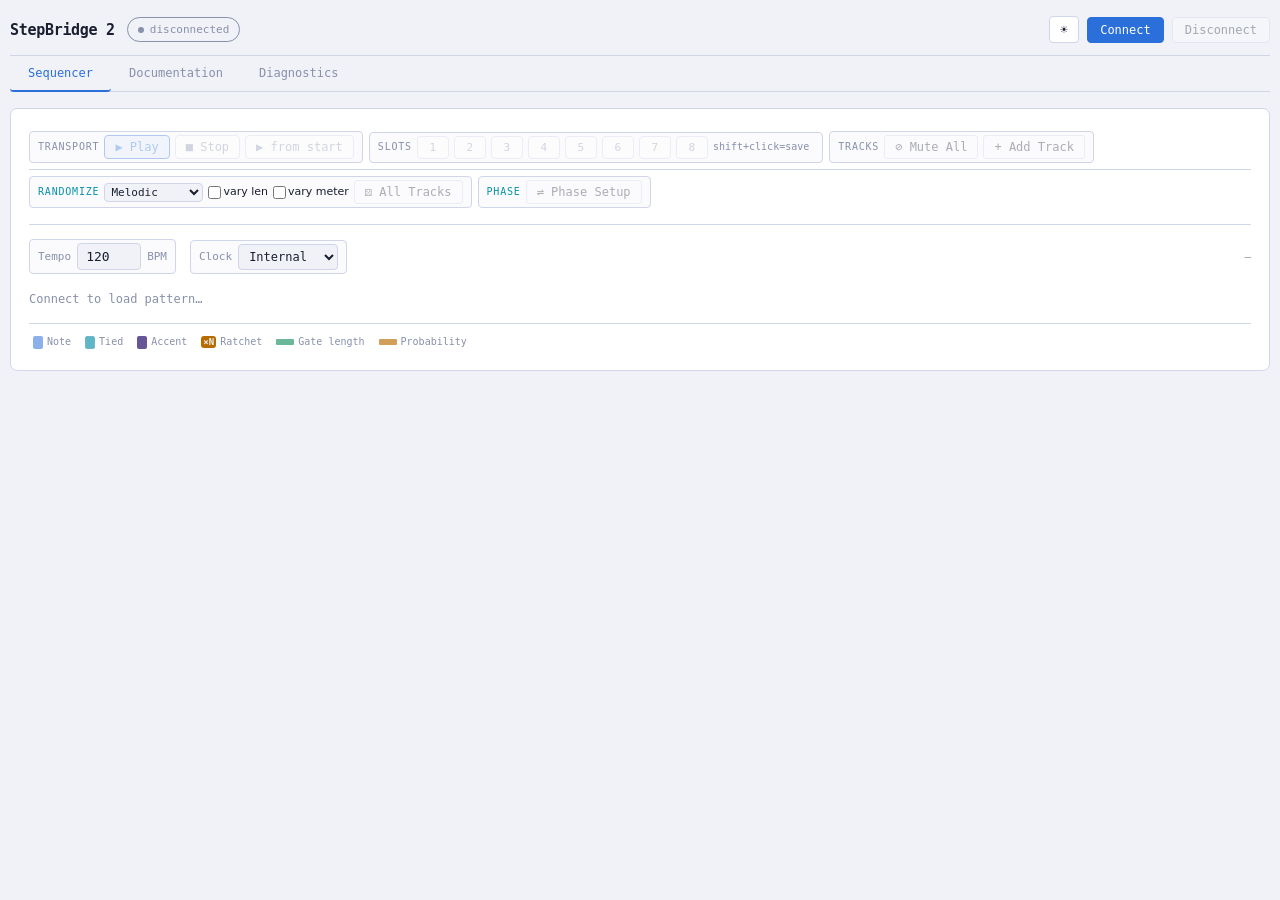
==== commit 4243a017: "style(stepbridge): chip treatment on global toolbar and editor-header groups Added .toolbar-chip cla" ====
--- a/stepbridge/web/index.html
+++ b/stepbridge/web/index.html
@@ -89,10 +89,13 @@
   /* ── Transport + slots toolbar ── */
   .toolbars{display:flex;flex-direction:column;gap:0;padding-bottom:10px;
     border-bottom:1px solid var(--border);margin-bottom:14px;}
-  .toolbar{display:flex;align-items:center;gap:8px;flex-wrap:wrap;padding:6px 0;}
+  .toolbar{display:flex;align-items:center;gap:6px;flex-wrap:wrap;padding:6px 0;}
   .toolbar-discover{border-top:1px solid var(--border);}
   .toolbar-discover .toolbar-label{color:var(--teal);}
-  .toolbar-sep{width:1px;height:18px;background:var(--border);flex-shrink:0;}
+  .toolbar-sep{display:none;}
+  .toolbar-chip{display:flex;align-items:center;gap:5px;
+    background:color-mix(in srgb,var(--surface) 70%,var(--bg));
+    border:1px solid var(--border);border-radius:4px;padding:3px 8px;}
   .toolbar-label{font-family:var(--mono);font-size:10px;letter-spacing:.08em;
     text-transform:uppercase;color:var(--dim);}
   .transport-btn{font-family:var(--mono);font-size:12px;padding:4px 10px;
@@ -133,7 +136,9 @@
   /* ── Editor header (tempo / clock / status) ── */
   .editor-header{display:flex;align-items:center;gap:14px;flex-wrap:wrap;margin-bottom:16px;}
   .editor-header label{font-family:var(--mono);font-size:11px;color:var(--dim);}
-  .ctrl-group{display:flex;align-items:center;gap:6px;}
+  .ctrl-group{display:flex;align-items:center;gap:6px;
+    background:color-mix(in srgb,var(--surface) 70%,var(--bg));
+    border:1px solid var(--border);border-radius:4px;padding:3px 8px;}
   select{font-family:var(--mono);font-size:12px;background:var(--bg);
     border:1px solid var(--border);border-radius:4px;color:var(--text);
     padding:4px 6px;cursor:pointer;outline:none;}
@@ -271,7 +276,9 @@
     padding:6px 10px;background:var(--card);}
   .footer-panel{display:none;align-items:center;gap:12px;flex-wrap:wrap;row-gap:5px;}
   .footer-panel.active{display:flex;}
-  .ctrl-small{display:flex;align-items:center;gap:5px;}
+  .ctrl-small{display:flex;align-items:center;gap:5px;
+    background:color-mix(in srgb,var(--surface) 70%,var(--bg));
+    border:1px solid var(--border);border-radius:4px;padding:3px 8px;}
   .ctrl-small label{font-family:var(--mono);font-size:11px;color:var(--dim);}
   .ctrl-small input[type=number]{width:48px;font-size:12px;padding:3px 6px;}
   .ctrl-small button{padding:3px 8px;font-size:12px;}
@@ -424,46 +431,53 @@
 
       <!-- Row 1: Transport · Slots · Tracks -->
       <div class="toolbar">
-        <span class="toolbar-label">Transport</span>
-        <button class="transport-btn active" id="btnPlay" disabled onclick="setTransport(0)">▶ Play</button>
-        <button class="transport-btn" id="btnStop" disabled onclick="setTransport(1)">■ Stop</button>
-        <button class="transport-btn" id="btnFromStart" disabled onclick="setTransport(2)">▶ from start</button>
-        <div class="toolbar-sep"></div>
-        <span class="toolbar-label">Slots</span>
-        <button class="slot-btn" id="slot-0" disabled onclick="slotClick(0,event)" title="Shift+click to save">1</button>
-        <button class="slot-btn" id="slot-1" disabled onclick="slotClick(1,event)" title="Shift+click to save">2</button>
-        <button class="slot-btn" id="slot-2" disabled onclick="slotClick(2,event)" title="Shift+click to save">3</button>
-        <button class="slot-btn" id="slot-3" disabled onclick="slotClick(3,event)" title="Shift+click to save">4</button>
-        <button class="slot-btn" id="slot-4" disabled onclick="slotClick(4,event)" title="Shift+click to save">5</button>
-        <button class="slot-btn" id="slot-5" disabled onclick="slotClick(5,event)" title="Shift+click to save">6</button>
-        <button class="slot-btn" id="slot-6" disabled onclick="slotClick(6,event)" title="Shift+click to save">7</button>
-        <button class="slot-btn" id="slot-7" disabled onclick="slotClick(7,event)" title="Shift+click to save">8</button>
-        <span class="slot-hint">shift+click=save</span>
-        <span class="slot-status" id="slotStatus"></span>
-        <div class="toolbar-sep"></div>
-        <span class="toolbar-label">Tracks</span>
-        <button class="global-mute-btn" id="btnGlobalMute" disabled onclick="toggleGlobalMute()">⊘ Mute All</button>
-        <button class="add-track-btn"   id="btnAddTrack"   disabled onclick="addTrack()">+ Add Track</button>
+        <div class="toolbar-chip">
+          <span class="toolbar-label">Transport</span>
+          <button class="transport-btn active" id="btnPlay" disabled onclick="setTransport(0)">▶ Play</button>
+          <button class="transport-btn" id="btnStop" disabled onclick="setTransport(1)">■ Stop</button>
+          <button class="transport-btn" id="btnFromStart" disabled onclick="setTransport(2)">▶ from start</button>
+        </div>
+        <div class="toolbar-chip">
+          <span class="toolbar-label">Slots</span>
+          <button class="slot-btn" id="slot-0" disabled onclick="slotClick(0,event)" title="Shift+click to save">1</button>
+          <button class="slot-btn" id="slot-1" disabled onclick="slotClick(1,event)" title="Shift+click to save">2</button>
+          <button class="slot-btn" id="slot-2" disabled onclick="slotClick(2,event)" title="Shift+click to save">3</button>
+          <button class="slot-btn" id="slot-3" disabled onclick="slotClick(3,event)" title="Shift+click to save">4</button>
+          <button class="slot-btn" id="slot-4" disabled onclick="slotClick(4,event)" title="Shift+click to save">5</button>
+          <button class="slot-btn" id="slot-5" disabled onclick="slotClick(5,event)" title="Shift+click to save">6</button>
+          <button class="slot-btn" id="slot-6" disabled onclick="slotClick(6,event)" title="Shift+click to save">7</button>
+          <button class="slot-btn" id="slot-7" disabled onclick="slotClick(7,event)" title="Shift+click to save">8</button>
+          <span class="slot-hint">shift+click=save</span>
+          <span class="slot-status" id="slotStatus"></span>
+        </div>
+        <div class="toolbar-chip">
+          <span class="toolbar-label">Tracks</span>
+          <button class="global-mute-btn" id="btnGlobalMute" disabled onclick="toggleGlobalMute()">⊘ Mute All</button>
+          <button class="add-track-btn"   id="btnAddTrack"   disabled onclick="addTrack()">+ Add Track</button>
+        </div>
       </div>
 
       <!-- Row 2: Music discovery -->
       <div class="toolbar toolbar-discover">
-        <span class="toolbar-label">Randomize</span>
-        <select id="globalRandStyle" style="font-size:11px;padding:1px 2px" title="Markov pitch style for all-track randomize">
-          <option value="0">Melodic</option>
-          <option value="1">Intervallic</option>
-          <option value="2">Floating</option>
-        </select>
-        <label style="font-size:11px;display:flex;align-items:center;gap:2px;cursor:pointer" title="Also randomize track lengths">
-          <input type="checkbox" id="globalRandVaryLen" style="margin:0"> vary len
-        </label>
-        <label style="font-size:11px;display:flex;align-items:center;gap:2px;cursor:pointer" title="Also randomize time signatures (steps per bar)">
-          <input type="checkbox" id="globalRandVaryMeter" style="margin:0"> vary meter
-        </label>
-        <button class="gen-btn" id="btnGlobalRand" disabled onclick="globalRandomize()" title="Randomize all tracks with coordinated rhythmic structure (Markov chain, complementary beat roles). Uses the style and structure settings above — ignores per-track Generative tab settings.">⚄ All Tracks</button>
-        <div class="toolbar-sep"></div>
-        <span class="toolbar-label">Phase</span>
-        <button class="gen-btn" id="btnPhaseSetup" disabled onclick="togglePhasePanel()" title="Phase Setup: set coprime track lengths for Eno-style phasing">⇌ Phase Setup</button>
+        <div class="toolbar-chip">
+          <span class="toolbar-label">Randomize</span>
+          <select id="globalRandStyle" style="font-size:11px;padding:1px 2px" title="Markov pitch style for all-track randomize">
+            <option value="0">Melodic</option>
+            <option value="1">Intervallic</option>
+            <option value="2">Floating</option>
+          </select>
+          <label style="font-size:11px;display:flex;align-items:center;gap:2px;cursor:pointer" title="Also randomize track lengths">
+            <input type="checkbox" id="globalRandVaryLen" style="margin:0"> vary len
+          </label>
+          <label style="font-size:11px;display:flex;align-items:center;gap:2px;cursor:pointer" title="Also randomize time signatures (steps per bar)">
+            <input type="checkbox" id="globalRandVaryMeter" style="margin:0"> vary meter
+          </label>
+          <button class="gen-btn" id="btnGlobalRand" disabled onclick="globalRandomize()" title="Randomize all tracks with coordinated rhythmic structure (Markov chain, complementary beat roles). Uses the style and structure settings above — ignores per-track Generative tab settings.">⚄ All Tracks</button>
+        </div>
+        <div class="toolbar-chip">
+          <span class="toolbar-label">Phase</span>
+          <button class="gen-btn" id="btnPhaseSetup" disabled onclick="togglePhasePanel()" title="Phase Setup: set coprime track lengths for Eno-style phasing">⇌ Phase Setup</button>
+        </div>
       </div>
 
     </div>
@@ -940,6 +954,24 @@
 const _lenSendTimer={};
 const _shiftSendTimer={};
 let ribbonDragging=false; // true while any ribbon has pointer capture — blocks mid-drag renderEditor()
+let pointerIsDown=false;  // true from pointerdown until pointerup/cancel anywhere on page
+let deferredRender=false; // RSP_STATE arrived while user was interacting — re-render when free
+document.addEventListener('pointerdown',()=>{pointerIsDown=true;});
+document.addEventListener('pointerup',()=>{pointerIsDown=false;_tryDeferredRender();});
+document.addEventListener('pointercancel',()=>{pointerIsDown=false;_tryDeferredRender();});
+document.addEventListener('focusout',()=>setTimeout(_tryDeferredRender,50));
+function _userInteracting(){
+  if(ribbonDragging||pointerIsDown)return true;
+  const a=document.activeElement;
+  return!!(a&&a!==document.body&&a!==document.documentElement);
+}
+function _tryDeferredRender(){
+  if(!deferredRender||_userInteracting())return;
+  deferredRender=false;
+  renderEditor();
+  const st=document.getElementById('editorStatus');
+  if(st&&pattern)st.textContent=pattern.numTracks+' track'+(pattern.numTracks>1?'s':'')+' · '+new Date().toLocaleTimeString();
+}
 let panelFocusTrack=-1, panelFocusStep=-1; // last known hardware panel selection
 
 function updatePanelFocus(page,track,step){
@@ -1472,13 +1504,15 @@
   }else if(cmd===RSP.STATE){
     const unchanged=lastStateBytes&&payload.length===lastStateBytes.length&&
       payload.every((b,i)=>b===lastStateBytes[i]);
-    const footerFocused=!!(document.activeElement&&document.activeElement.closest&&
-                            document.activeElement.closest('.footer-tab-panels,.footer-tabs'));
-    if(!unchanged&&!ribbonDragging&&!footerFocused){
+    if(!unchanged){
       lastStateBytes=payload.slice(); pattern=parseState(payload);
-      renderEditor();
-      document.getElementById('editorStatus').textContent=
-        pattern.numTracks+' track'+(pattern.numTracks>1?'s':'')+' · '+new Date().toLocaleTimeString();
+      if(!_userInteracting()){
+        renderEditor();
+        const st=document.getElementById('editorStatus');
+        if(st)st.textContent=pattern.numTracks+' track'+(pattern.numTracks>1?'s':'')+' · '+new Date().toLocaleTimeString();
+      }else{
+        deferredRender=true;
+      }
     }
   }else if(cmd===RSP.PANEL_STATE){
     if(payload.length>=3)updatePanelFocus(payload[0],payload[1],payload[2]);
@@ -2041,7 +2075,7 @@
 
   // Mutation (Stockhausen continuous drift) controls
   const mutCtrl=document.createElement('div'); mutCtrl.className='ctrl-small';
-  mutCtrl.style.borderLeft='2px solid var(--border)'; mutCtrl.style.paddingLeft='10px'; mutCtrl.style.marginLeft='8px';
+  mutCtrl.style.marginLeft='4px';
 
   const mutEnableChk=document.createElement('input'); mutEnableChk.type='checkbox';
   mutEnableChk.checked=t.mutEnabled||false;
@@ -2125,21 +2159,22 @@
     {label:'1·4·5',  val:0x19, title:'Sus4 (root, 4th, 5th)'},
     {label:'1·5',    val:0x11, title:'Power chord (root, 5th)'},
   ];
-  const chordCtrl=document.createElement('div');
-  chordCtrl.style.cssText='display:flex;flex-direction:column;gap:4px;width:100%;';
-  const chordTemplateLbl=mk('label','font-family:var(--mono);font-size:11px;font-weight:600;color:var(--fg)','Chord');
-  chordTemplateLbl.title='Select which scale degrees to include in the arp. Bit 0=root, bit 1=2nd degree, bit 2=3rd, …';
-
-  const chordPresetRow=document.createElement('div');
-  chordPresetRow.style.cssText='display:flex;flex-wrap:wrap;gap:3px;';
-  const chordDegRow=document.createElement('div');
-  chordDegRow.style.cssText='display:flex;gap:3px;';
+
+  // Single row with pipe separators between groups; note on its own line (flex-basis:100%)
+  const chordPresetsCtrl=document.createElement('div');
+  chordPresetsCtrl.style.cssText='display:flex;align-items:center;gap:3px;flex-wrap:wrap;background:color-mix(in srgb,var(--surface) 70%,var(--bg));border:1px solid var(--border);border-radius:4px;padding:3px 8px;';
+  const chordDegsCtrl=null; // degree buttons appended directly into chordPresetsCtrl after a pipe
+  const chordModeCtrl=null; // mode/var/pass% appended directly into chordPresetsCtrl after a pipe
+  const chordNoteEl=mk('div','flex-basis:100%;font-size:9px;color:var(--dim)',
+    'Simultaneous fires all tones at once on MIDI tracks. CV tracks always arpeggiate sub-steps.');
+  const _pipe=()=>mk('span','color:var(--border);padding:0 4px;user-select:none','|');
+
   const chordDegBtns=[];
 
   const syncChordUI=()=>{
     const ct=pattern.tracks[ti].chordTemplate||0;
     chordDegBtns.forEach((btn,b)=>btn.classList.toggle('active',(ct>>b)&1));
-    chordPresetRow.querySelectorAll('.chord-preset-btn').forEach(btn=>
+    chordPresetsCtrl.querySelectorAll('.chord-preset-btn').forEach(btn=>
       btn.classList.toggle('active',parseInt(btn.dataset.val)===ct));
   };
   const sendChord=()=>{
@@ -2149,7 +2184,6 @@
     const cp=pattern.tracks[ti].chordPassingTonePct||0;
     sendSetChord(ti,ct,am,cv,cp);
     syncChordUI();
-    // refresh chord glyph on all cells
     for(let si=0;si<pattern.tracks[ti].length;si++){
       const cell=document.getElementById('cell-'+ti+'-'+si);
       if(cell){
@@ -2160,15 +2194,19 @@
     }
   };
 
+  const chordLbl=mk('label','font-family:var(--mono);font-size:11px;color:var(--dim);margin-right:2px','Chord');
+  chordLbl.title='Select which scale degrees to include. Bit 0=root, bit 2=3rd, bit 4=5th, …';
+  chordPresetsCtrl.appendChild(chordLbl);
   CHORD_PRESETS.forEach(p=>{
     const btn=document.createElement('button');
     btn.className='chord-preset-btn'+(t.chordTemplate===p.val?' active':'');
     btn.dataset.val=String(p.val);
     btn.textContent=p.label; btn.title=p.title;
     btn.onclick=()=>{ pattern.tracks[ti].chordTemplate=p.val; sendChord(); };
-    chordPresetRow.appendChild(btn);
+    chordPresetsCtrl.appendChild(btn);
   });
 
+  chordPresetsCtrl.appendChild(_pipe());
   const DEG_LABELS=['R','2','3','4','5','6','7'];
   DEG_LABELS.forEach((lbl,b)=>{
     const btn=document.createElement('button');
@@ -2177,9 +2215,10 @@
     btn.title='Scale degree '+(b===0?'(root)':'('+(b+1)+'th)');
     btn.onclick=()=>{ pattern.tracks[ti].chordTemplate^=(1<<b); sendChord(); };
     chordDegBtns.push(btn);
-    chordDegRow.appendChild(btn);
+    chordPresetsCtrl.appendChild(btn);
   });
 
+  chordPresetsCtrl.appendChild(_pipe());
   const chordModeLbl=mk('label','font-size:10px;color:var(--dim)','Mode');
   const chordModeSel=document.createElement('select'); chordModeSel.style.fontSize='11px';
   CHORD_ARP_MODE_NAMES.forEach((name,i)=>{
@@ -2188,35 +2227,32 @@
   });
   chordModeSel.value=t.chordArpMode||0;
   chordModeSel.onchange=()=>{ pattern.tracks[ti].chordArpMode=parseInt(chordModeSel.value); sendChord(); };
-
-  const chordVarLbl=mk('label','font-size:10px;color:var(--dim);margin-left:10px','Var');
+  chordPresetsCtrl.append(chordModeLbl,chordModeSel);
+
+  chordPresetsCtrl.appendChild(_pipe());
+  const chordVarLbl=mk('label','font-size:10px;color:var(--dim)','Var');
   chordVarLbl.title='Variation: 0=deterministic sequence, 1–3=increasing randomness applied per step';
   const chordVarIn=document.createElement('input');
   chordVarIn.type='range'; chordVarIn.min=0; chordVarIn.max=3; chordVarIn.step=1;
   chordVarIn.value=t.chordVariation||0;
-  chordVarIn.style.cssText='width:56px;vertical-align:middle;margin:0 4px';
+  chordVarIn.style.cssText='width:56px;vertical-align:middle;';
   const kVarLabels=['None','Low','Med','High'];
   const chordVarVal=mk('span','font-size:10px;color:var(--dim)',kVarLabels[t.chordVariation||0]);
   chordVarIn.oninput=()=>{chordVarVal.textContent=kVarLabels[parseInt(chordVarIn.value)];};
   chordVarIn.onchange=()=>{ pattern.tracks[ti].chordVariation=parseInt(chordVarIn.value); sendChord(); };
-
-  const chordPTLbl=mk('label','font-size:10px;color:var(--dim);margin-left:10px','Pass%');
+  chordPresetsCtrl.append(chordVarLbl,chordVarIn,chordVarVal);
+
+  chordPresetsCtrl.appendChild(_pipe());
+  const chordPTLbl=mk('label','font-size:10px;color:var(--dim)','Pass%');
   chordPTLbl.title='Probability (%) of inserting a chromatic passing tone between adjacent arp tones';
   const chordPTIn=document.createElement('input');
   chordPTIn.type='range'; chordPTIn.min=0; chordPTIn.max=100; chordPTIn.step=5;
   chordPTIn.value=t.chordPassingTonePct||0;
-  chordPTIn.style.cssText='width:70px;vertical-align:middle;margin:0 4px';
+  chordPTIn.style.cssText='width:70px;vertical-align:middle;';
   const chordPTVal=mk('span','font-family:var(--mono);font-size:10px',(t.chordPassingTonePct||0)+'%');
   chordPTIn.oninput=()=>{chordPTVal.textContent=chordPTIn.value+'%';};
   chordPTIn.onchange=()=>{ pattern.tracks[ti].chordPassingTonePct=parseInt(chordPTIn.value); sendChord(); };
-
-  const chordModeRow=document.createElement('div');
-  chordModeRow.style.cssText='display:flex;align-items:center;flex-wrap:wrap;gap:4px;';
-  chordModeRow.append(chordModeLbl,chordModeSel,chordVarLbl,chordVarIn,chordVarVal,chordPTLbl,chordPTIn,chordPTVal);
-
-  const chordNote=mk('div','font-size:9px;color:var(--dim)',
-    'Simultaneous fires all tones at once on MIDI tracks. CV tracks always arpeggiate sub-steps.');
-  chordCtrl.append(chordTemplateLbl,chordPresetRow,chordDegRow,chordModeRow,chordNote);
+  chordPresetsCtrl.append(chordPTLbl,chordPTIn,chordPTVal);
 
   // Tabbed footer — Timing | Playback | Generative | Chord | Pitch | MIDI | Output
   const outputNodes=[glideCtrl];
@@ -2225,7 +2261,7 @@
     {id:'timing',    label:'Timing',     nodes:[lenCtrl,barCtrl]},
     {id:'playback',  label:'Playback',   nodes:[arpCtrl]},
     {id:'generative',label:'Generative', nodes:[randCtrl,mutCtrl]},
-    {id:'chord',     label:'Chord',      nodes:[chordCtrl]},
+    {id:'chord',     label:'Chord',      nodes:[chordPresetsCtrl,chordNoteEl]},
     {id:'pitch',     label:'Pitch',      nodes:[shiftCtrl,transpCtrl,scaleCtrl]},
     {id:'midi',      label:'MIDI',       nodes:[chCtrl]},
     {id:'output',    label:'Output',     nodes:outputNodes},
